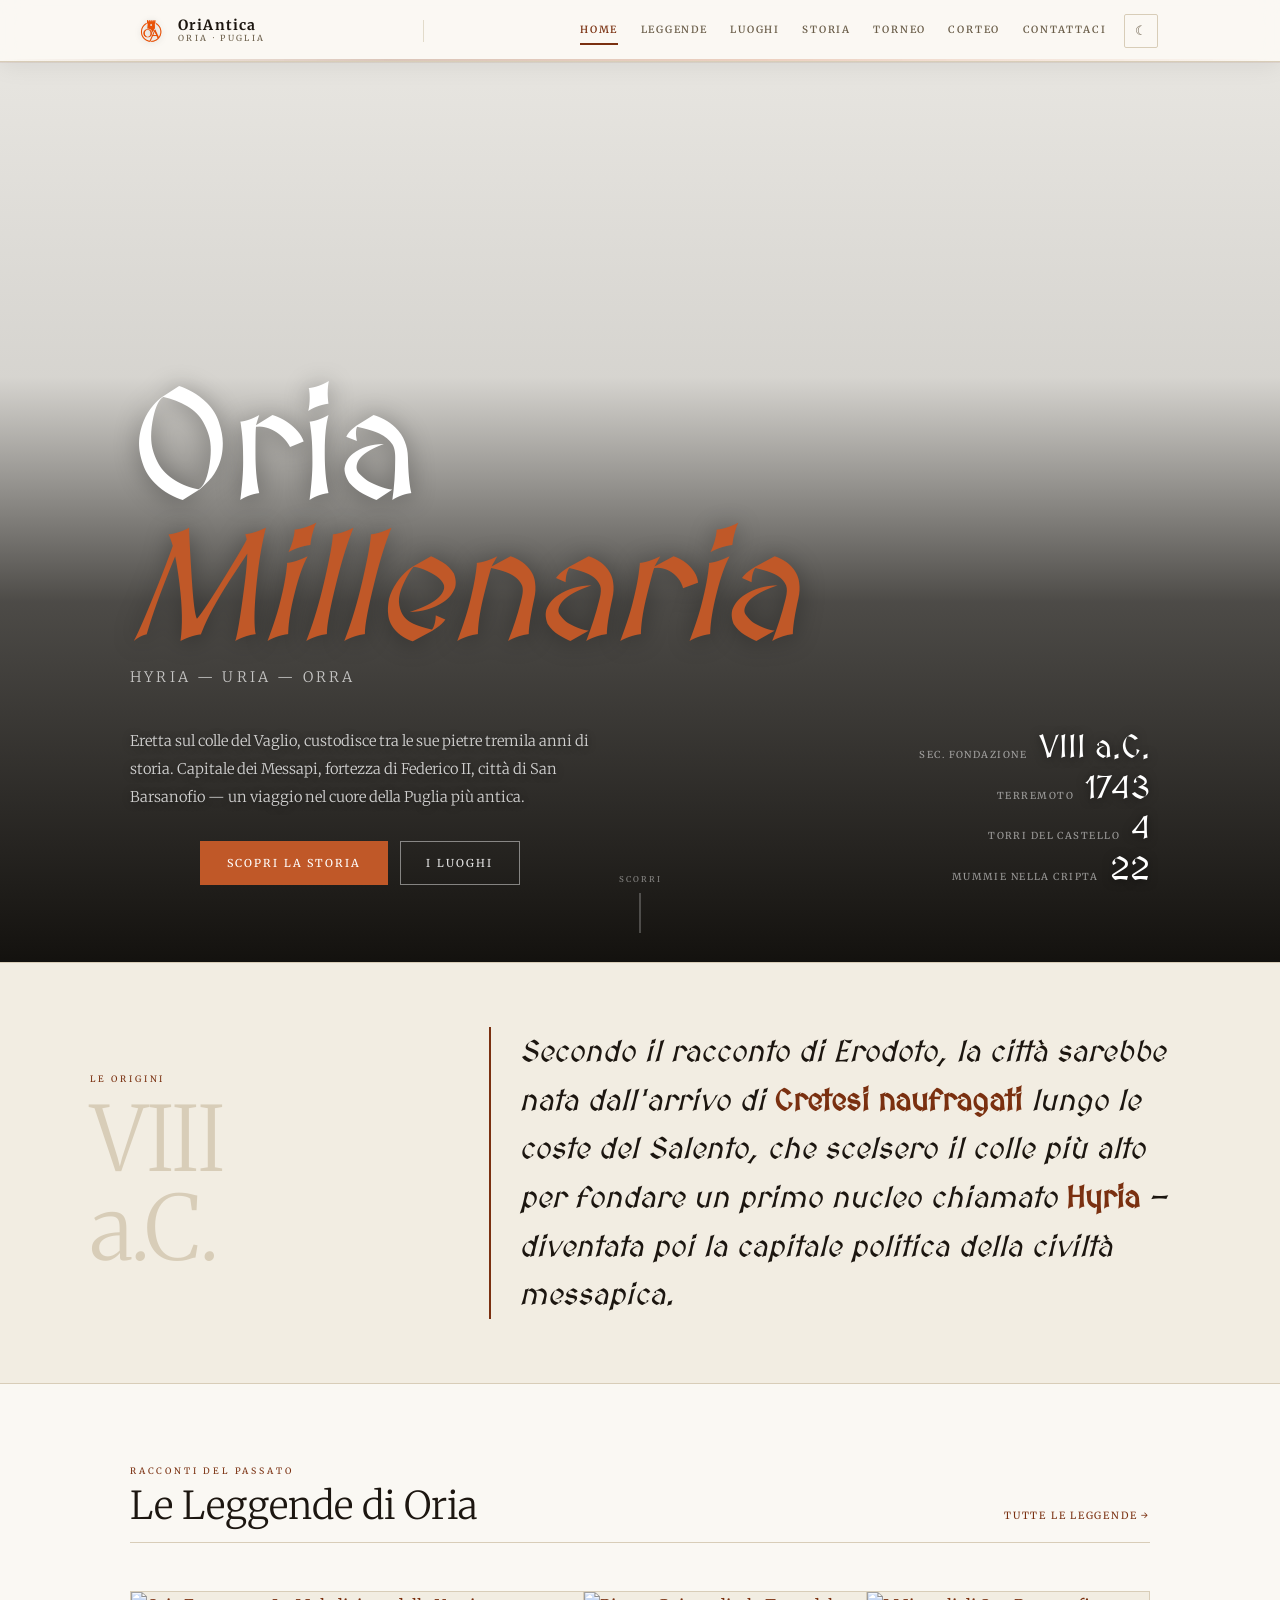
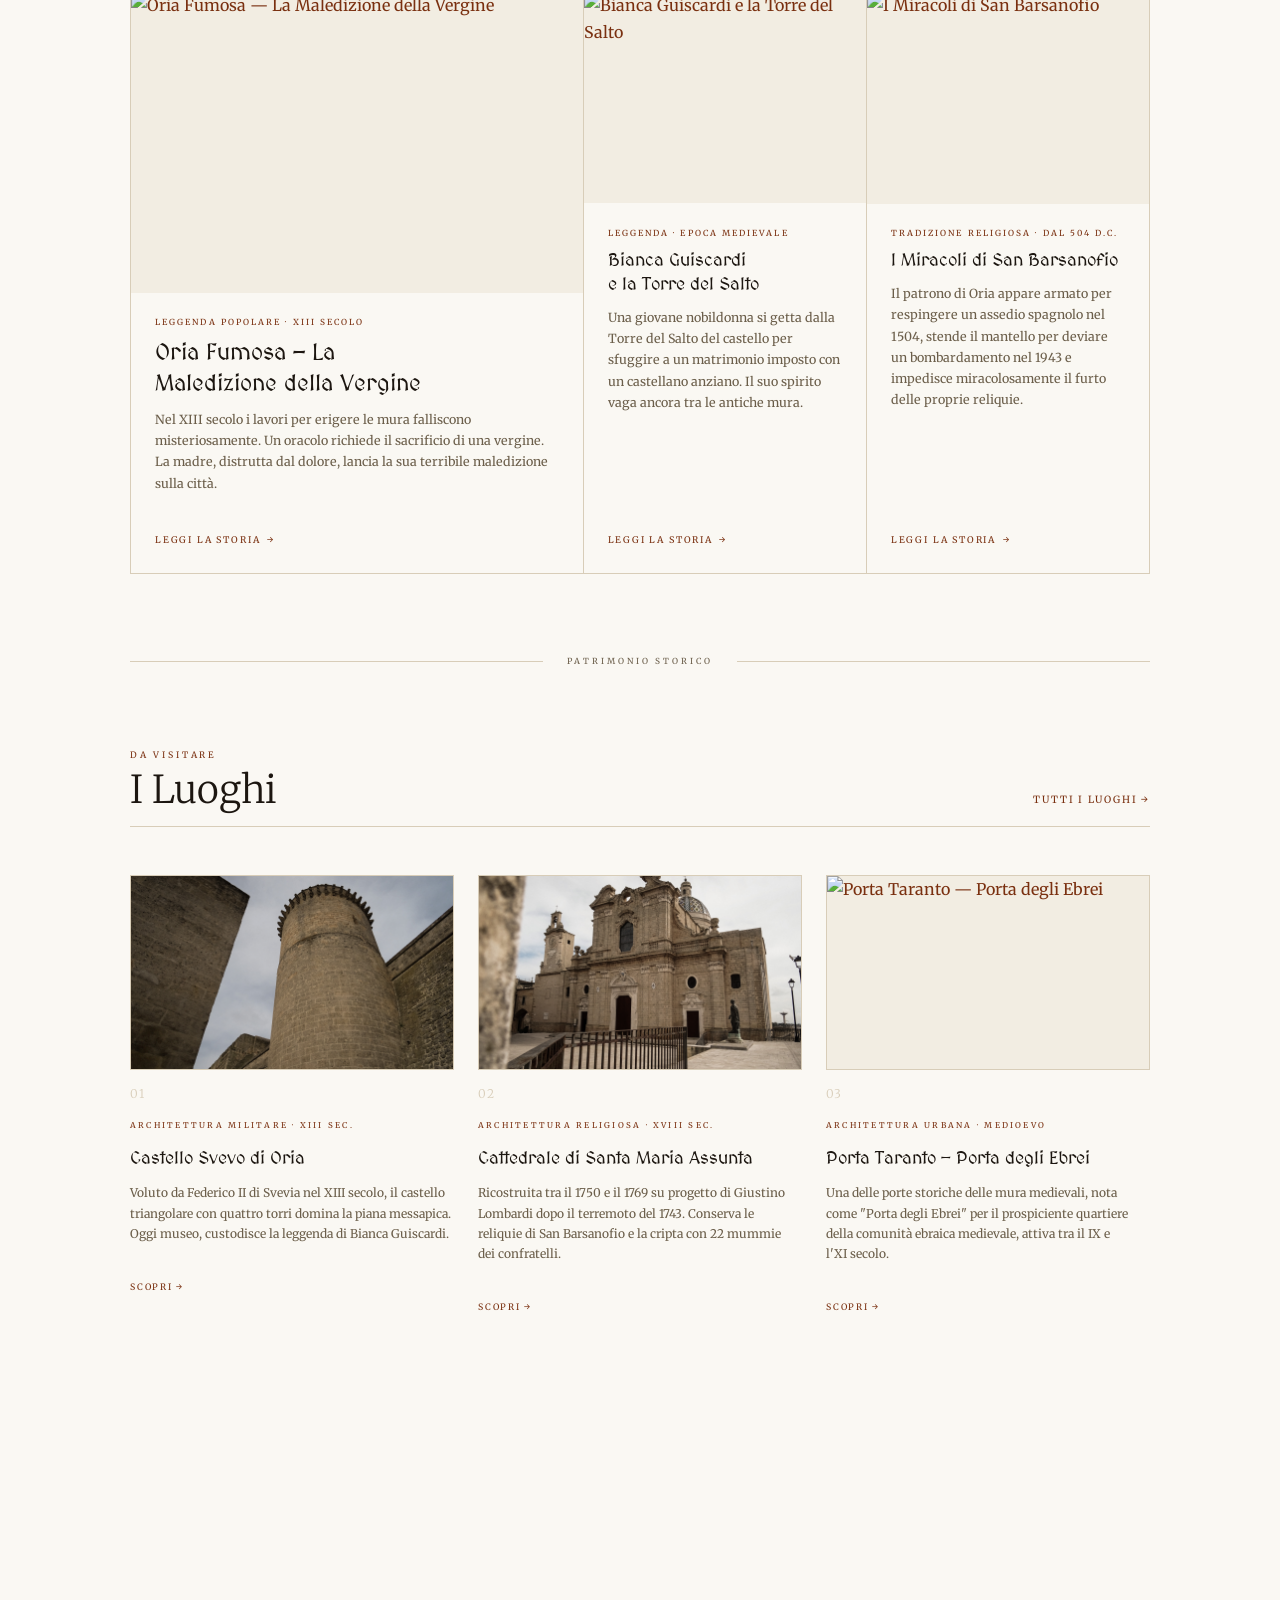
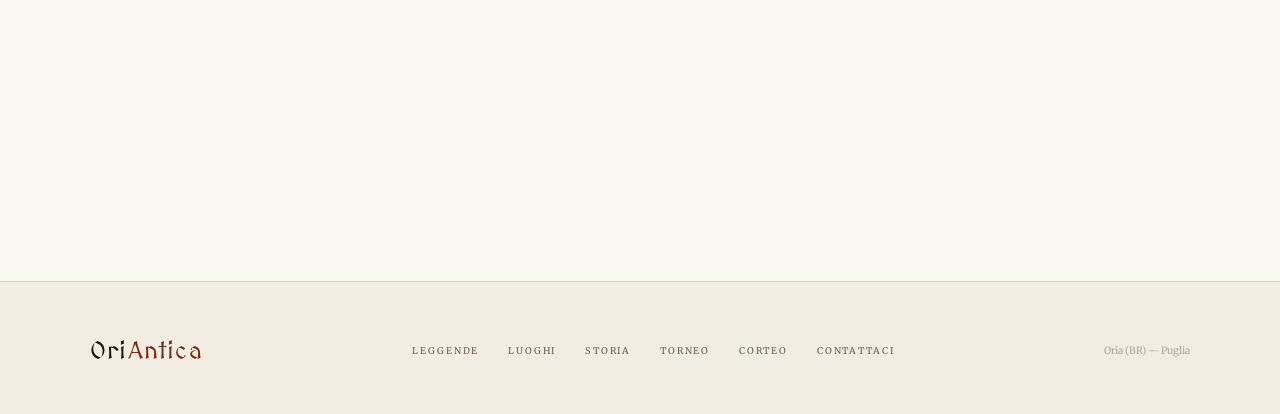
==== index.html @ a3d8375a "fix: navbar height and logo consistent across all pages" ====
<!DOCTYPE html>
<html lang="it">
<head>
  <script>
  (function() {
    const t = localStorage.getItem('oria-theme');
    if (t) document.documentElement.dataset.theme = t;
  })();
  </script>
  <style id="theme-fix">html,body,nav,footer{transition:none!important}</style>
  <meta charset="UTF-8"/>
  <meta name="viewport" content="width=device-width,initial-scale=1.0"/>
  <title>OriAntica — Oria, Città Millenaria</title>
  <link rel="stylesheet" href="style.css"/>
  <style>

  @font-face {
    font-family: 'MedievalSharp';
    src: url('./fonts/MedievalSharp.ttf') format('truetype');
    font-weight: 400;
  }

  /* ═══════════════════════════════
     HERO
  ═══════════════════════════════ */
  .hero-full {
    position: relative;
    height: 100vh;
    min-height: 600px;
    display: flex;
    flex-direction: column;
    justify-content: flex-end;
    padding-bottom: clamp(3rem, 6vw, 5rem);
    overflow: hidden;
  }

  .hero-bg {
    position: absolute;
    inset: 0;
    background-image: url('https://upload.wikimedia.org/wikipedia/commons/9/9e/Castello_di_Oria_al_Tramonto.jpg');
    background-size: cover;
    background-position: center 30%;
    transform: scale(1.05);
    transition: transform 8s ease;
  }
  .hero-full.loaded .hero-bg { transform: scale(1); }

  .hero-full::after {
    content: '';
    position: absolute;
    inset: 0;
    background:
      linear-gradient(
        to bottom,
        rgba(10,8,5,.08) 0%,
        rgba(10,8,5,.15) 35%,
        rgba(10,8,5,.72) 60%,
        rgba(10,8,5,.96) 100%
      );
  }

  .hero-content {
    position: relative;
    z-index: 2;
    max-width: var(--max-w);
    margin: 0 auto;
    padding: 0 clamp(1.25rem, 4vw, 2.5rem);
    width: 100%;
  }

  .hero-title {
    font-family: 'MedievalSharp', serif;
    font-size: clamp(3.8rem, 12vw, 11rem);
    font-weight: 300;
    line-height: .92;
    color: #fff;
    letter-spacing: -.02em;
    margin-bottom: .55rem;
    text-shadow: 0 2px 24px rgba(0,0,0,.35);
  }
  .hero-title em {
    font-style: italic;
    color: var(--accent2);
  }

  .hero-subtitle {
    font-size: clamp(.72rem, 1.4vw, .9rem);
    color: rgba(255,255,255,.7);
    letter-spacing: .22em;
    text-transform: uppercase;
    font-weight: 300;
    margin-bottom: clamp(1.5rem, 3vw, 2.5rem);
  }

  .hero-row {
    display: flex;
    align-items: flex-end;
    justify-content: space-between;
    gap: 2rem;
  }

  .hero-desc-col { max-width: 460px; }
  .hero-desc {
    font-size: clamp(.82rem, 1.3vw, .92rem);
    line-height: 1.9;
    color: rgba(255,255,255,.78);
    font-weight: 300;
    margin-bottom: 1.8rem;
    text-shadow: 0 1px 8px rgba(0,0,0,.4);
  }

  .hero-btns { display: flex; gap: .75rem; flex-wrap: wrap; }
  .btn-hero-solid {
    background: var(--accent2);
    color: #fff;
    border: 1px solid var(--accent2);
    padding: .75rem 1.6rem;
    min-height: 44px;
    font-size: .68rem;
    letter-spacing: .18em;
    text-transform: uppercase;
    text-decoration: none;
    font-family: 'Merriweather', serif;
    font-weight: 400;
    transition: background .2s, transform .15s;
    display: inline-flex;
    align-items: center;
  }
  .btn-hero-solid:hover { background: transparent; transform: translateY(-1px); }
  .btn-hero-ghost {
    background: transparent;
    color: rgba(255,255,255,.88);
    border: 1px solid rgba(255,255,255,.45);
    padding: .75rem 1.6rem;
    min-height: 44px;
    font-size: .68rem;
    letter-spacing: .18em;
    text-transform: uppercase;
    text-decoration: none;
    font-family: 'Merriweather', serif;
    font-weight: 400;
    transition: border-color .2s, color .2s, transform .15s;
    display: inline-flex;
    align-items: center;
  }
  .btn-hero-ghost:hover { border-color: var(--accent2); color: var(--accent2); transform: translateY(-1px);}

  .hero-stats-col {
    display: flex;
    flex-direction: column;
    gap: .45rem;
    text-align: right;
    flex-shrink: 0;
  }
  .hero-stat {
    display: flex;
    align-items: baseline;
    justify-content: flex-end;
    gap: .75rem;
  }
  .hero-stat-n {
    font-family: 'MedievalSharp', serif;
    font-size: clamp(1.5rem, 2.5vw, 2.1rem);
    font-weight: 300;
    color: #fff;
    line-height: 1;
    text-shadow: 0 1px 10px rgba(0,0,0,.5);
  }
  .hero-stat-l {
    font-size: clamp(.5rem, .9vw, .6rem);
    letter-spacing: .15em;
    text-transform: uppercase;
    color: rgba(255,255,255,.55);
    white-space: nowrap;
  }

  .hero-scroll {
    position: absolute;
    bottom: 1.8rem;
    left: 50%;
    transform: translateX(-50%);
    z-index: 3;
    display: flex;
    flex-direction: column;
    align-items: center;
    gap: .4rem;
    opacity: .45;
  }
  .hero-scroll span {
    font-size: .5rem;
    letter-spacing: .25em;
    text-transform: uppercase;
    color: #fff;
  }
  .hero-scroll-line {
    width: 1px; height: 40px;
    background: #fff;
    animation: scrollDown 1.8s ease-in-out infinite;
  }
  @keyframes scrollDown {
    0%  { transform: scaleY(0); transform-origin: top; }
    50% { transform: scaleY(1); transform-origin: top; }
    51% { transform: scaleY(1); transform-origin: bottom; }
    100%{ transform: scaleY(0); transform-origin: bottom; }
  }

  /* ═══════════════════════════════
     INTRO CITAZIONE
  ═══════════════════════════════ */
  .intro-band {
    background: var(--bg-alt);
    border-top: 1px solid var(--border);
    border-bottom: 1px solid var(--border);
    padding: clamp(2.5rem, 6vw, 4rem) clamp(1.25rem, 4vw, 2.5rem);
    transition: background .3s;
  }
  .intro-inner {
    max-width: var(--max-w);
    margin: 0 auto;
    display: grid;
    grid-template-columns: 1fr 2fr;
    gap: 3rem;
    align-items: center;
  }
  .intro-label-col { display: flex; flex-direction: column; gap: .5rem; }
  .intro-kicker {
    font-size: .55rem;
    letter-spacing: .32em;
    text-transform: uppercase;
    color: var(--accent);
  }
  .intro-year-big {
    font-family: 'Merriweather', serif;
    font-size: clamp(3rem, 7vw, 6rem);
    font-weight: 300;
    line-height: 1;
    color: var(--border);
    letter-spacing: -.02em;
  }
  .intro-quote {
    font-family: 'MedievalSharp', serif;
    font-size: clamp(1.2rem, 2.8vw, 1.9rem);
    font-weight: 300;
    font-style: italic;
    line-height: 1.6;
    color: var(--text);
    border-left: 2px solid var(--accent);
    padding-left: 1.8rem;
  }
  .intro-quote strong { font-weight: 600; font-style: normal; color: var(--accent); }

  /* ═══════════════════════════════
     SEZIONI CONTENUTO
  ═══════════════════════════════ */
  .home-section {
    max-width: var(--max-w);
    margin: 0 auto;
    padding: clamp(3rem, 7vw, 5rem) clamp(1.25rem, 4vw, 2.5rem);
  }
  .section-head {
    display: flex;
    align-items: baseline;
    justify-content: space-between;
    margin-bottom: 3rem;
    padding-bottom: 1rem;
    border-bottom: 1px solid var(--border);
    gap: 1rem;
    flex-wrap: wrap;
  }
  .section-head-left { display: flex; flex-direction: column; gap: .3rem; }
  .section-kicker { font-size: .55rem; letter-spacing: .32em; text-transform: uppercase; color: var(--accent); }
  .section-title {
    font-family: 'Merriweather', serif;
    font-size: clamp(1.6rem, 3.5vw, 2.4rem);
    font-weight: 300;
    color: var(--text);
    line-height: 1.1;
  }
  .section-link {
    font-size: .62rem;
    letter-spacing: .18em;
    text-transform: uppercase;
    color: var(--accent);
    text-decoration: none;
    border-bottom: 1px solid transparent;
    transition: border-color .2s;
    white-space: nowrap;
    align-self: flex-end;
  }
  .section-link:hover { border-color: var(--accent); }

  /* ═══════════════════════════════
     CARDS LEGGENDE
  ═══════════════════════════════ */
  .cards-editorial {
    display: grid;
    grid-template-columns: 1.6fr 1fr 1fr;
    gap: 1px;
    background: var(--border);
    border: 1px solid var(--border);
  }
  .card-ed {
    background: var(--bg);
    text-decoration: none;
    display: flex;
    flex-direction: column;
    overflow: hidden;
    transition: background .2s;
  }
  .card-ed:hover { background: var(--bg-alt); }
  .card-ed:first-child .card-ed-thumb { aspect-ratio: 3/2; }
  .card-ed-thumb {
    width: 100%; aspect-ratio: 4/3;
    overflow: hidden; background: var(--bg-alt); flex-shrink: 0;
  }
  .card-ed-thumb img { width: 100%; height: 100%; object-fit: cover; display: block; transition: transform .5s ease, opacity .3s; }
  .card-ed:hover .card-ed-thumb img { transform: scale(1.04); opacity: .88; }
  .card-ed-thumb .card-ph { width: 100%; height: 100%; display: flex; flex-direction: column; align-items: center; justify-content: center; gap: .5rem; background: var(--bg-alt); }
  .card-ph-icon { font-size: 2.2rem; opacity: .35; }
  .card-ph-txt { font-size: .65rem; color: var(--text-dim); letter-spacing: .1em; opacity: .6; }
  .card-ed-body { padding: 1.4rem 1.5rem 1.6rem; display: flex; flex-direction: column; flex: 1; }
  .card-ed-tag { font-size: .52rem; letter-spacing: .25em; text-transform: uppercase; color: var(--accent); margin-bottom: .5rem; }
  .card-ed-title { font-family: 'MedievalSharp', serif; font-size: 1.15rem; font-weight: 400; color: var(--text); line-height: 1.3; margin-bottom: .7rem; }
  .card-ed:first-child .card-ed-title { font-size: 1.45rem; }
  .card-ed-excerpt { font-size: .78rem; line-height: 1.7; color: var(--text-dim); flex: 1; }
  .card-ed-more { font-size: .57rem; letter-spacing: .2em; text-transform: uppercase; color: var(--accent); margin-top: 1.1rem; display: flex; align-items: center; gap: .4rem; }
  .card-ed-more::after { content: '→'; transition: transform .2s; }
  .card-ed:hover .card-ed-more::after { transform: translateX(4px); }

  /* ═══════════════════════════════
     DIVISORE
  ═══════════════════════════════ */
  .divider-text {
    display: flex;
    align-items: center;
    gap: 1.5rem;
    padding: 0 clamp(1.25rem, 4vw, 2.5rem);
    max-width: var(--max-w);
    margin: 0 auto;
  }
  .divider-text::before, .divider-text::after { content: ''; flex: 1; height: 1px; background: var(--border); }
  .divider-text span { font-size: .52rem; letter-spacing: .35em; text-transform: uppercase; color: var(--text-dim); white-space: nowrap; }

  /* ═══════════════════════════════
     CARDS LUOGHI
  ═══════════════════════════════ */
  .luoghi-strip { display: grid; grid-template-columns: repeat(3, 1fr); gap: 1.5rem; }
  .luogo-card { text-decoration: none; display: flex; flex-direction: column; gap: .9rem; }
  .luogo-card-img { width: 100%; aspect-ratio: 5/3; overflow: hidden; background: var(--bg-alt); border: 1px solid var(--border); }
  .luogo-card-img img { width: 100%; height: 100%; object-fit: cover; display: block; transition: transform .5s ease, opacity .3s; }
  .luogo-card:hover .luogo-card-img img { transform: scale(1.04); opacity: .85; }
  .luogo-card-img .card-ph { width: 100%; height: 100%; display: flex; align-items: center; justify-content: center; flex-direction: column; gap: .4rem; }
  .luogo-card-num { font-family: 'Merriweather', serif; font-size: .75rem; color: var(--border); font-weight: 300; letter-spacing: .1em; }
  .luogo-card-tag { font-size: .5rem; letter-spacing: .28em; text-transform: uppercase; color: var(--accent); }
  .luogo-card-title { font-family: 'MedievalSharp', serif; font-size: 1.1rem; font-weight: 400; color: var(--text); line-height: 1.25; }
  .luogo-card-excerpt { font-size: .75rem; line-height: 1.7; color: var(--text-dim); }
  .luogo-card-more { font-size: .55rem; letter-spacing: .2em; text-transform: uppercase; color: var(--accent); display: flex; align-items: center; gap: .3rem; transition: gap .2s; }
  .luogo-card:hover .luogo-card-more { gap: .55rem; }

  /* ═══════════════════════════════
     TORNEO BANNER
  ═══════════════════════════════ */
  .torneo-banner {
    position: relative; overflow: hidden;
    margin-top: 3rem; min-height: 420px;
    display: flex; align-items: flex-end;
  }
  .torneo-bg { position: absolute; inset: 0; background-size: cover; background-position: center; transition: transform .6s ease; }
  .torneo-banner:hover .torneo-bg { transform: scale(1.03); }
  .torneo-banner::after {
    content: '';
    position: absolute; inset: 0;
    background: linear-gradient(to right, rgba(14,12,8,.9) 0%, rgba(14,12,8,.7) 40%, rgba(14,12,8,.2) 100%);
  }
  .torneo-content { position: relative; z-index: 2; max-width: 560px; padding: clamp(2.5rem, 5vw, 4rem) clamp(1.25rem, 4vw, 2.5rem); width: 100%; }
  .torneo-kicker { font-size: .55rem; letter-spacing: .35em; text-transform: uppercase; color: rgba(255,255,255,.45); margin-bottom: .8rem; display: block; }
  .torneo-title { font-family: 'Merriweather', serif; font-size: clamp(2rem, 4vw, 3.2rem); font-weight: 300; color: #fff; line-height: 1.1; margin-bottom: 1.1rem; }
  .torneo-desc { font-size: .85rem; line-height: 1.85; color: rgba(255,255,255,.65); font-weight: 300; margin-bottom: 2rem; }
  .torneo-btns { display: flex; gap: .7rem; flex-wrap: wrap; }

  /* ═══════════════════════════════
     FOOTER HOME
  ═══════════════════════════════ */
  .home-footer { background: var(--bg-alt); border-top: 1px solid var(--border); padding: 3rem clamp(1.25rem, 4vw, 2.5rem) 2.5rem; transition: background .3s; }
  .home-footer-inner { max-width: var(--max-w); margin: 0 auto; display: flex; align-items: center; justify-content: space-between; gap: 2rem; flex-wrap: wrap; }
  .footer-logo { font-family: 'MedievalSharp', serif; font-size: 1.5rem; font-weight: 300; color: var(--text); letter-spacing: .05em; }
  .footer-logo span { color: var(--accent); }
  .home-footer-links { display: flex; gap: 1.8rem; list-style: none; flex-wrap: wrap; }
  .home-footer-links a { font-size: .58rem; letter-spacing: .2em; text-transform: uppercase; color: var(--text-dim); text-decoration: none; transition: color .2s; min-height: 44px; display: flex; align-items: center; }
  .home-footer-links a:hover { color: var(--accent); }
  .footer-copy { font-size: .62rem; color: var(--text-dim); opacity: .5; }

  /* ═══════════════════════════════
     REVEAL
  ═══════════════════════════════ */
  .rev { opacity: 0; transform: translateY(16px); transition: opacity .55s ease, transform .55s ease; }
  .rev.in { opacity: 1; transform: none; }
  .rev-delay-1 { transition-delay: .1s; }
  .rev-delay-2 { transition-delay: .2s; }
  .rev-delay-3 { transition-delay: .3s; }

  /* ═══════════════════════════════
     RESPONSIVE
  ═══════════════════════════════ */
  @media (max-width: 900px) {
    .cards-editorial { grid-template-columns: 1fr 1fr; }
    .cards-editorial .card-ed:first-child { grid-column: span 2; }
    .intro-inner { grid-template-columns: 1fr; gap: 1.5rem; }
    .luoghi-strip { grid-template-columns: 1fr 1fr; }
    .hero-stats-col { gap: .3rem; }
    .hero-stat-n { font-size: 1.4rem; }
  }

  @media (max-width: 680px) {
    .hero-row { flex-direction: column; gap: 1.4rem; }
    .hero-desc-col { max-width: 100%; }
    .hero-stats-col {
      flex-direction: row;
      flex-wrap: wrap;
      text-align: left;
      gap: .6rem 1.5rem;
    }
    .hero-stat { flex-direction: column; align-items: flex-start; gap: .1rem; justify-content: flex-start; }
    .hero-stat-n { font-size: 1.5rem; }
    .hero-stat-l { font-size: .55rem; }
    .hero-full { padding-bottom: 2.5rem; }
  }

  @media (max-width: 600px) {
    .cards-editorial { grid-template-columns: 1fr; }
    .cards-editorial .card-ed:first-child { grid-column: span 1; }
    .luoghi-strip { grid-template-columns: 1fr; }
    .torneo-banner::after { background: linear-gradient(to bottom, rgba(14,12,8,.3) 0%, rgba(14,12,8,.88) 65%); }
    .home-footer-inner { flex-direction: column; align-items: flex-start; }
  }

  @media (max-width: 400px) {
    .hero-title { font-size: 3.2rem; }
    .hero-stats-col { display: none; }
  }
  </style>
</head>
<body data-page="home">

  <nav>
    <div class="nav-wrap">
      <a class="nav-logo" href="index.html">
        <img src="./images/logo.png" alt="OriAntica">
        <span class="nav-logo-word">
          <span class="nav-logo-main">OriAntica</span>
          <span class="nav-logo-sub">Oria · Puglia</span>
        </span>
      </a>
      <div class="nav-divider"></div>
      <ul class="nav-links">
        <li><a href="index.html" data-page="home">Home</a></li>
        <li><a href="leggende.html" data-page="leggende">Leggende</a></li>
        <li><a href="luoghi.html" data-page="luoghi">Luoghi</a></li>
        <li><a href="storia.html" data-page="storia">Storia</a></li>
        <li><a href="torneo.html" data-page="torneo">Torneo</a></li>
        <li><a href="corteo.html" data-page="corteo">Corteo</a></li>
        <li><a href="feedback.html" data-page="feedback">Contattaci</a></li>
        <li><button class="theme-btn" id="theme-btn">☾</button></li>
      </ul>
      <button class="nav-hamburger" id="nav-hamburger" aria-label="Apri menu" aria-expanded="false">
        <span></span><span></span><span></span>
      </button>
    </div>
  </nav>

  <nav class="nav-mobile" id="nav-mobile">
    <a href="index.html" data-page="home">Home</a>
    <a href="leggende.html" data-page="leggende">Leggende</a>
    <a href="luoghi.html" data-page="luoghi">Luoghi</a>
    <a href="storia.html" data-page="storia">Storia</a>
    <a href="torneo.html" data-page="torneo">Torneo</a>
    <a href="corteo.html" data-page="corteo">Corteo</a>
    <a href="feedback.html" data-page="feedback">Contattaci</a>
    <div class="nav-mobile-footer">
      <span>OriAntica · Oria (BR)</span>
      <button class="theme-btn" id="theme-btn-mobile">☾</button>
    </div>
  </nav>

  <div class="content">

    <!-- ══ HERO ══ -->
    <div class="hero-full" id="hero">
      <div class="hero-bg" id="hero-bg"></div>

      <div class="hero-content">
        <h1 class="hero-title">
          Oria<br><em>Millenaria</em>
        </h1>
        <p class="hero-subtitle">Hyria — Uria — Orra</p>

        <div class="hero-row">
          <div class="hero-desc-col">
            <p class="hero-desc">
              Eretta sul colle del Vaglio, custodisce tra le sue pietre
              tremila anni di storia. Capitale dei Messapi, fortezza di Federico II,
              città di San Barsanofio — un viaggio nel cuore della Puglia più antica.
            </p>
            <div class="hero-btns">
              <a class="btn-hero-solid" href="storia.html">Scopri la storia</a>
              <a class="btn-hero-ghost" href="luoghi.html">I luoghi</a>
            </div>
          </div>
          <div class="hero-stats-col">
            <div class="hero-stat">
              <span class="hero-stat-l">Sec. fondazione</span>
              <span class="hero-stat-n">VIII a.C.</span>
            </div>
            <div class="hero-stat">
              <span class="hero-stat-l">Terremoto</span>
              <span class="hero-stat-n">1743</span>
            </div>
            <div class="hero-stat">
              <span class="hero-stat-l">Torri del castello</span>
              <span class="hero-stat-n">4</span>
            </div>
            <div class="hero-stat">
              <span class="hero-stat-l">Mummie nella cripta</span>
              <span class="hero-stat-n">22</span>
            </div>
          </div>
        </div>
      </div>

      <div class="hero-scroll">
        <span>Scorri</span>
        <div class="hero-scroll-line"></div>
      </div>
    </div>

    <!-- ══ INTRO CITAZIONE ══ -->
    <div class="intro-band">
      <div class="intro-inner">
        <div class="intro-label-col rev">
          <span class="intro-kicker">Le origini</span>
          <div class="intro-year-big">VIII<br>a.C.</div>
        </div>
        <blockquote class="intro-quote rev rev-delay-1">
          Secondo il racconto di Erodoto, la città sarebbe nata dall'arrivo di
          <strong>Cretesi naufragati</strong> lungo le coste del Salento, che scelsero
          il colle più alto per fondare un primo nucleo chiamato <strong>Hyria</strong> —
          diventata poi la capitale politica della civiltà messapica.
        </blockquote>
      </div>
    </div>

    <!-- ══ LEGGENDE ══ -->
    <div class="home-section">
      <div class="section-head rev">
        <div class="section-head-left">
          <span class="section-kicker">Racconti del passato</span>
          <h2 class="section-title">Le Leggende di Oria</h2>
        </div>
        <a class="section-link" href="leggende.html">Tutte le leggende →</a>
      </div>
      <div class="cards-editorial rev rev-delay-1" id="leggende-grid"></div>
    </div>

    <div class="divider-text rev">
      <span>Patrimonio storico</span>
    </div>

    <!-- ══ LUOGHI ══ -->
    <div class="home-section">
      <div class="section-head rev">
        <div class="section-head-left">
          <span class="section-kicker">Da visitare</span>
          <h2 class="section-title">I Luoghi</h2>
        </div>
        <a class="section-link" href="luoghi.html">Tutti i luoghi →</a>
      </div>
      <div class="luoghi-strip rev rev-delay-1" id="luoghi-grid"></div>
    </div>

    <!-- ══ TORNEO BANNER ══ -->
    <div class="torneo-banner rev">
      <div class="torneo-bg" style="background-image: url('./images/torneo.jpg');"></div>
      <div class="torneo-content">
        <span class="torneo-kicker">Ogni agosto ad Oria</span>
        <h2 class="torneo-title">Il Torneo<br>dei Rioni</h2>
        <p class="torneo-desc">
          Una rievocazione medievale che trasforma Oria in un palcoscenico
          di sfide e costumi d'epoca. Quattro rioni si affrontano per la gloria
          e la conquista del Palio.
        </p>
        <div class="torneo-btns">
          <a class="btn-hero-solid" href="torneo.html">Il Torneo</a>
          <a class="btn-hero-ghost" href="corteo.html">Il Corteo Storico</a>
        </div>
      </div>
    </div>

    <!-- ══ FOOTER ══ -->
    <footer class="home-footer">
      <div class="home-footer-inner">
        <div class="footer-logo">Ori<span>Antica</span></div>
        <ul class="home-footer-links">
          <li><a href="leggende.html">Leggende</a></li>
          <li><a href="luoghi.html">Luoghi</a></li>
          <li><a href="storia.html">Storia</a></li>
          <li><a href="torneo.html">Torneo</a></li>
          <li><a href="corteo.html">Corteo</a></li>
          <li><a href="feedback.html">Contattaci</a></li>
        </ul>
        <span class="footer-copy">Oria (BR) — Puglia</span>
      </div>
    </footer>

  </div><!-- /content -->

  <script src="data.js"></script>
  <script src="shared.js"></script>
  <script>
  const heroBg = document.getElementById('hero-bg');
  window.addEventListener('scroll', () => {
    const y = window.scrollY;
    if (heroBg && y < window.innerHeight) heroBg.style.transform = `translateY(${y * 0.25}px)`;
  }, { passive: true });
  document.getElementById('hero').classList.add('loaded');

  function cardLeggenda(item, i) {
    const thumb = item.img
      ? `<img src="${item.img}" alt="${item.title}" loading="lazy">`
      : `<div class="card-ph"><span class="card-ph-icon">${item.icon || '⚑'}</span><span class="card-ph-txt">${item.imgAlt || ''}</span></div>`;
    return `<a class="card-ed" href="detail-leggenda.html?id=${encodeURIComponent(item.id)}">
      <div class="card-ed-thumb">${thumb}</div>
      <div class="card-ed-body">
        <span class="card-ed-tag">${item.tag || 'Leggenda'}</span>
        <h3 class="card-ed-title">${item.title}</h3>
        <p class="card-ed-excerpt">${item.excerpt}</p>
        <span class="card-ed-more">Leggi la storia</span>
      </div>
    </a>`;
  }

  function cardLuogo(item, i) {
    const num = String(i + 1).padStart(2, '0');
    const thumb = item.img
      ? `<img src="${item.img}" alt="${item.title}" loading="lazy">`
      : `<div class="card-ph"><span class="card-ph-icon">${item.icon || '⚑'}</span><span class="card-ph-txt">${item.imgAlt || ''}</span></div>`;
    return `<a class="luogo-card" href="detail-luogo.html?id=${encodeURIComponent(item.id)}">
      <div class="luogo-card-img">${thumb}</div>
      <span class="luogo-card-num">${num}</span>
      <span class="luogo-card-tag">${item.tag || 'Luogo'}</span>
      <h3 class="luogo-card-title">${item.title}</h3>
      <p class="luogo-card-excerpt">${item.excerpt}</p>
      <span class="luogo-card-more">Scopri →</span>
    </a>`;
  }

  document.addEventListener('DOMContentLoaded', () => {
    const lgGrid = document.getElementById('leggende-grid');
    const luGrid = document.getElementById('luoghi-grid');
    if (lgGrid && typeof LEGGENDE !== 'undefined') lgGrid.innerHTML = LEGGENDE.slice(0, 3).map(cardLeggenda).join('');
    if (luGrid && typeof LUOGHI !== 'undefined')   luGrid.innerHTML = LUOGHI.slice(0, 3).map(cardLuogo).join('');
  });

  const ro = new IntersectionObserver(entries => {
    entries.forEach(e => { if (e.isIntersecting) { e.target.classList.add('in'); ro.unobserve(e.target); } });
  }, { threshold: 0.07 });
  document.querySelectorAll('.rev').forEach(el => ro.observe(el));
  </script>
</body>
</html>
---- style.css ----
@import url('https://fonts.googleapis.com/css2?family=Merriweather:ital,opsz,wght@0,18..144,300..900;1,18..144,300..900&display=swap');
:root{--bg:#faf8f3;--bg-alt:#f2ede2;--border:#d8cdb8;--text:#1c1610;--text-dim:#6b5e4a;--accent:#7a3010;--accent2:#c05828;--nav-bg:rgba(250,248,243,0.82);--max-w:980px;--nav-h:62px;--space-1:.25rem;--space-2:.5rem;--space-3:.75rem;--space-4:1rem;--space-6:1.5rem;--space-8:2rem;--space-12:3rem;--space-16:4rem;--text-xs:clamp(.7rem,.65rem + .25vw,.8rem);--text-sm:clamp(.8rem,.75rem + .3vw,.95rem);--text-base:clamp(.9rem,.85rem + .3vw,1rem);--text-lg:clamp(1rem,.9rem + .5vw,1.2rem);--text-xl:clamp(1.2rem,1rem + 1vw,1.7rem);--text-2xl:clamp(1.6rem,1rem + 2vw,2.6rem);--text-hero:clamp(2.4rem,1rem + 5vw,5rem);}
[data-theme=dark]{--bg:#141008;--bg-alt:#1e170d;--border:#3a2e1e;--text:#ede5d0;--text-dim:#8a7a62;--accent:#c05828;--accent2:#e07840;--nav-bg:rgba(20,16,8,.88);}
*,*::before,*::after{box-sizing:border-box;margin:0;padding:0;}
html{scroll-behavior:smooth;scroll-padding-top:var(--nav-h);-webkit-text-size-adjust:none;text-size-adjust:none;}
body{font-family:'Merriweather',Georgia,serif;font-weight:400;font-size:var(--text-base);background:var(--bg);color:var(--text);transition:background .3s,color .3s;min-height:100dvh;-webkit-font-smoothing:antialiased;-moz-osx-font-smoothing:grayscale;line-height:1.7;overflow-x:hidden;}
img,picture,video{display:block;max-width:100%;height:auto;}
ul[role=list],ol[role=list]{list-style:none;}
input,button,textarea,select{font:inherit;color:inherit;}
p{margin-bottom:1.3rem;max-width:72ch;}
a{color:var(--accent);text-decoration:none;}
a:hover,a:focus{opacity:.75;}
h1,h2,h3,h4,h5,h6{text-wrap:balance;line-height:1.15;text-align:left;}
p,li{text-wrap:pretty;}
:focus-visible{outline:2px solid var(--accent);outline-offset:3px;}
@media(prefers-reduced-motion:reduce){*,*::before,*::after{animation-duration:.01ms!important;transition-duration:.01ms!important;scroll-behavior:auto!important;}}
nav{position:fixed;top:0;left:0;right:0;z-index:200;height:var(--nav-h);background:var(--nav-bg);backdrop-filter:blur(14px) saturate(160%);-webkit-backdrop-filter:blur(14px) saturate(160%);border-bottom:1px solid var(--border);box-shadow:0 1px 0 0 rgba(122,48,16,.08),0 4px 24px rgba(0,0,0,.07);transition:background .3s,border-color .3s,box-shadow .3s;}
nav::after{content:'';position:absolute;bottom:0;left:0;right:0;height:2px;background:linear-gradient(90deg,transparent 0%,var(--accent) 30%,var(--accent2) 60%,transparent 100%);opacity:.25;pointer-events:none;}
.nav-wrap{max-width:var(--max-w);margin:0 auto;padding:0 var(--space-8);height:100%;display:flex;align-items:center;justify-content:space-between;gap:var(--space-4);}
.nav-logo{font-family:'Merriweather',Georgia,serif;font-size:var(--text-sm);font-weight:700;color:var(--text);text-decoration:none;letter-spacing:.04em;display:flex;align-items:center;gap:10px;padding:var(--space-2) var(--space-3);min-height:44px;flex-shrink:0;position:relative;transition:color .2s;}
.nav-logo::before{content:'';position:absolute;left:0;bottom:6px;width:100%;height:1px;background:var(--accent);transform:scaleX(0);transform-origin:left;transition:transform .3s ease;}
.nav-logo:hover{color:var(--accent);opacity:1;}
.nav-logo:hover::before{transform:scaleX(1);}
.nav-logo-word{display:flex;flex-direction:column;line-height:1.1;}
.nav-logo-main{font-family:'Merriweather',Georgia,serif;font-size:.88rem;font-weight:700;letter-spacing:.08em;color:var(--text);transition:color .2s;}
.nav-logo:hover .nav-logo-main{color:var(--accent);}
.nav-logo-sub{font-size:.52rem;letter-spacing:.28em;text-transform:uppercase;color:var(--text-dim);font-weight:400;margin-top:1px;}
.nav-logo img{height:34px;width:auto;border-radius:2px;transition:transform .3s ease,opacity .2s;filter:drop-shadow(0 1px 3px rgba(0,0,0,.15));}
.nav-logo:hover img{transform:scale(1.1) rotate(-2deg);opacity:.9;}
.nav-divider{width:1px;height:22px;background:var(--border);flex-shrink:0;opacity:.7;}
.nav-links{display:flex;align-items:center;gap:0;list-style:none;}
.nav-links li{position:relative;}
.nav-links a{font-size:.62rem;font-weight:600;letter-spacing:.18em;text-transform:uppercase;color:var(--text-dim);text-decoration:none;padding:.45rem .7rem;min-height:44px;display:flex;align-items:center;transition:color .2s;white-space:nowrap;position:relative;}
.nav-links a::after{content:'';position:absolute;bottom:8px;left:.7rem;right:.7rem;height:1.5px;background:var(--accent2);transform:scaleX(0);transform-origin:center;transition:transform .25s ease;}
.nav-links a:hover{color:var(--text);opacity:1;}
.nav-links a:hover::after{transform:scaleX(1);}
.nav-links a.active{color:var(--accent);}
.nav-links a.active::after{transform:scaleX(1);background:var(--accent);height:2px;}
.theme-btn{background:none;border:1px solid var(--border);color:var(--text-dim);cursor:pointer;padding:.28rem .52rem;font-size:.82rem;min-width:34px;min-height:34px;display:flex;align-items:center;justify-content:center;line-height:1;transition:border-color .2s,color .2s,background .2s;margin-left:.4rem;flex-shrink:0;border-radius:2px;}
.theme-btn:hover{border-color:var(--accent);color:var(--accent);background:rgba(122,48,16,.06);}
.nav-hamburger{display:none;background:none;border:1px solid var(--border);color:var(--text-dim);cursor:pointer;padding:.3rem .5rem;min-width:44px;min-height:44px;align-items:center;justify-content:center;flex-direction:column;gap:5px;transition:border-color .2s,color .2s;flex-shrink:0;border-radius:2px;}
.nav-hamburger:hover{border-color:var(--accent);color:var(--accent);}
.nav-hamburger span{display:block;width:20px;height:1.5px;background:currentColor;transition:transform .3s,opacity .3s;transform-origin:center;}
.nav-hamburger.open span:nth-child(1){transform:translateY(6.5px) rotate(45deg);}
.nav-hamburger.open span:nth-child(2){opacity:0;transform:scaleX(0);}
.nav-hamburger.open span:nth-child(3){transform:translateY(-6.5px) rotate(-45deg);}
.nav-mobile{display:none;position:fixed;top:var(--nav-h);left:0;right:0;background:var(--nav-bg);backdrop-filter:blur(18px) saturate(150%);-webkit-backdrop-filter:blur(18px) saturate(150%);border-bottom:2px solid var(--border);z-index:199;padding:var(--space-4) var(--space-6);flex-direction:column;gap:0;box-shadow:0 12px 32px rgba(0,0,0,.14);transition:background .3s;}
.nav-mobile.open{display:flex;}
.nav-mobile a{font-size:var(--text-sm);font-weight:600;letter-spacing:.12em;text-transform:uppercase;color:var(--text-dim);text-decoration:none;padding:.85rem .5rem;min-height:48px;display:flex;align-items:center;border-bottom:1px solid var(--border);transition:color .2s,padding-left .2s;}
.nav-mobile a:last-child{border-bottom:none;}
.nav-mobile a:hover,.nav-mobile a.active{color:var(--accent);padding-left:.85rem;opacity:1;}
.nav-mobile-footer{display:flex;align-items:center;justify-content:space-between;padding-top:var(--space-4);margin-top:var(--space-2);border-top:1px solid var(--border);}
.nav-mobile-footer span{font-size:var(--text-xs);color:var(--text-dim);letter-spacing:.08em;}
.content{padding-top:var(--nav-h);}
.hero{max-width:var(--max-w);margin:0 auto;padding:clamp(3rem,8vw,5.5rem) var(--space-8) clamp(2.5rem,6vw,4rem);border-bottom:1px solid var(--border);text-align:center;}
.hero-kicker{font-size:var(--text-xs);letter-spacing:.35em;text-transform:uppercase;color:var(--text-dim);display:block;margin-bottom:1.4rem;}
.hero h1{font-size:var(--text-hero);font-weight:400;line-height:1;letter-spacing:.02em;margin-bottom:.5rem;}
.hero-sub{font-size:var(--text-sm);color:var(--text-dim);font-style:italic;margin-bottom:2.2rem;}
.hero-desc{max-width:560px;font-size:var(--text-base);line-height:1.9;color:var(--text-dim);margin:0 auto 2.5rem;}
.hero-btns{display:flex;gap:.7rem;flex-wrap:wrap;justify-content:center;}
.btn{font-family:'Merriweather',Georgia,serif;font-size:var(--text-xs);letter-spacing:.14em;text-transform:uppercase;padding:.65rem 1.4rem;min-height:44px;cursor:pointer;border:1px solid;background:none;transition:all .2s;text-decoration:none;display:inline-flex;align-items:center;justify-content:center;white-space:nowrap;}
.btn-solid{background:var(--accent);border-color:var(--accent);color:var(--bg);}
.btn-solid:hover{opacity:.82;}
.btn-ghost{border-color:var(--border);color:var(--text-dim);}
.btn-ghost:hover{border-color:var(--accent);color:var(--accent);opacity:1;}
.stats-band{background:var(--bg-alt);border-bottom:1px solid var(--border);transition:background .3s,border-color .3s;}
.stats-inner{max-width:var(--max-w);margin:0 auto;padding:2.2rem var(--space-8);display:flex;gap:clamp(1.5rem,4vw,3rem);flex-wrap:wrap;}
.stat-n{font-size:var(--text-xl);font-weight:600;color:var(--accent);display:block;line-height:1;}
.stat-l{font-size:var(--text-xs);color:var(--text-dim);margin-top:.2rem;display:block;}
.sec{max-width:var(--max-w);margin:0 auto;padding:clamp(2.5rem,6vw,3.5rem) var(--space-8);}
.sec-label{font-size:var(--text-xs);letter-spacing:.3em;text-transform:uppercase;color:var(--text-dim);display:block;margin-bottom:.45rem;}
.sec h2{font-size:var(--text-lg);font-weight:400;padding-bottom:.9rem;border-bottom:1px solid var(--border);margin-bottom:2rem;}
.sec-more{margin-top:2rem;}
.grid{display:grid;grid-template-columns:repeat(auto-fill,minmax(min(265px,100%),1fr));border-top:1px solid var(--border);border-left:1px solid var(--border);}
.card{border-right:1px solid var(--border);border-bottom:1px solid var(--border);padding:1.4rem;cursor:pointer;transition:background .18s;background:var(--bg);text-decoration:none;color:inherit;display:block;}
.card:hover{background:var(--bg-alt);}
.card-thumb{width:100%;aspect-ratio:3/2;background:var(--bg-alt);border:1px solid var(--border);display:flex;flex-direction:column;align-items:center;justify-content:center;gap:.35rem;margin-bottom:1.1rem;overflow:hidden;}
.card-thumb img{width:100%;height:100%;object-fit:cover;display:block;}
.card-thumb .ph-icon{font-size:1.4rem;opacity:.2;}
.card-thumb .ph-txt{font-size:var(--text-xs);color:var(--text-dim);text-align:center;padding:0 .6rem;opacity:.55;line-height:1.5;}
.card-kicker{font-size:var(--text-xs);letter-spacing:.22em;text-transform:uppercase;color:var(--text-dim);display:block;margin-bottom:.4rem;}
.card h3{font-size:var(--text-base);font-weight:400;line-height:1.35;margin-bottom:.6rem;}
.card p{font-size:var(--text-sm);line-height:1.72;color:var(--text-dim);display:-webkit-box;-webkit-line-clamp:3;-webkit-box-orient:vertical;overflow:hidden;margin-bottom:0;}
.card-more{margin-top:.9rem;font-size:var(--text-xs);letter-spacing:.18em;text-transform:uppercase;color:var(--accent);}
.page-top{max-width:var(--max-w);margin:0 auto;padding:clamp(2.5rem,6vw,4rem) var(--space-8) 2rem;border-bottom:1px solid var(--border);}
.page-kicker{font-size:var(--text-xs);letter-spacing:.32em;text-transform:uppercase;color:var(--text-dim);display:block;margin-bottom:.55rem;}
.page-top h1{font-size:var(--text-2xl);font-weight:400;line-height:1.1;}
.page-top p{font-size:var(--text-sm);color:var(--text-dim);font-style:italic;margin-top:.5rem;margin-bottom:0;}
.carousel{position:relative;overflow:hidden;background:#000;}
.carousel-track{display:flex;transition:transform .5s cubic-bezier(.4,0,.2,1);will-change:transform;}
.carousel-slide{flex:0 0 100%;position:relative;}
.carousel-slide img{width:100%;height:100%;object-fit:cover;display:block;opacity:.92;}
.carousel-caption{position:absolute;bottom:0;left:0;right:0;padding:clamp(1rem,3vw,1.5rem) clamp(1rem,4vw,2rem);background:linear-gradient(transparent,rgba(0,0,0,.7));color:#fff;}
.carousel-caption h3{font-size:var(--text-sm);font-weight:400;margin-bottom:.2rem;}
.carousel-caption p{font-size:var(--text-xs);opacity:.75;font-style:italic;margin-bottom:0;}
.carousel-prev,.carousel-next{position:absolute;top:50%;transform:translateY(-50%);background:rgba(0,0,0,.45);border:1px solid rgba(255,255,255,.2);color:#fff;font-size:1.1rem;cursor:pointer;padding:.6rem .9rem;min-width:44px;min-height:44px;display:flex;align-items:center;justify-content:center;transition:background .2s;z-index:5;line-height:1;}
.carousel-prev:hover,.carousel-next:hover{background:rgba(0,0,0,.7);}
.carousel-prev{left:.75rem;}
.carousel-next{right:.75rem;}
.carousel-dots{position:absolute;bottom:.8rem;left:50%;transform:translateX(-50%);display:flex;gap:.4rem;z-index:5;}
.carousel-dot{width:8px;height:8px;border-radius:50%;background:rgba(255,255,255,.4);border:none;cursor:pointer;padding:0;transition:background .2s,transform .2s;}
.carousel-dot.active{background:#fff;transform:scale(1.3);}
.carousel-home,.carousel-page{aspect-ratio:16/9;}
.home-photo-duo{max-width:var(--max-w);margin:0 auto;padding:0 var(--space-8);display:grid;grid-template-columns:1fr 1fr;gap:1rem;}
.home-photo-duo img{width:100%;aspect-ratio:4/3;object-fit:cover;display:block;}
.detail{max-width:var(--max-w);margin:0 auto;padding:3rem var(--space-8) 5rem;display:grid;grid-template-columns:1fr 230px;gap:3.5rem;align-items:start;}
.back-btn{font-family:'Merriweather',Georgia,serif;font-size:var(--text-xs);letter-spacing:.18em;text-transform:uppercase;color:var(--text-dim);background:none;border:none;cursor:pointer;display:inline-flex;align-items:center;gap:.35rem;margin-bottom:1.8rem;padding:var(--space-2) 0;min-height:44px;transition:color .2s;text-decoration:none;}
.back-btn:hover{color:var(--accent);opacity:1;}
.detail-img{width:100%;overflow:hidden;border:1px solid var(--border);margin-bottom:1.6rem;background:var(--bg-alt);display:block;}
.detail-img img{width:100%;height:auto;object-fit:unset;display:block;}
.detail-kicker{font-size:var(--text-xs);letter-spacing:.28em;text-transform:uppercase;color:var(--text-dim);display:block;margin-bottom:.55rem;}
.detail-main h2{font-size:var(--text-xl);font-weight:400;line-height:1.15;margin-bottom:1.6rem;padding-bottom:1rem;border-bottom:1px solid var(--border);}
.body-text{font-size:var(--text-base);line-height:1.95;color:var(--text-dim);}
.body-text p{margin-bottom:1.1rem;}
.body-text p:first-of-type::first-letter{font-size:2.6rem;float:left;line-height:.88;margin:.05rem .4rem 0 0;color:var(--accent);}
.body-text blockquote{margin:1.4rem 0;padding:.7rem 1.1rem;border-left:2px solid var(--accent);font-style:italic;color:var(--text);}
.body-text h3{font-size:var(--text-sm);font-weight:400;color:var(--text);margin:1.7rem 0 .65rem;}
.img2{width:100%;aspect-ratio:16/9;border:1px solid var(--border);margin:1.4rem 0;overflow:hidden;background:var(--bg-alt);display:flex;align-items:center;justify-content:center;}
.img2 img{width:100%;height:100%;object-fit:cover;}
.img2 .ph-icon{font-size:1.4rem;opacity:.18;}
.img2 .ph-txt{font-size:var(--text-xs);color:var(--text-dim);opacity:.48;text-align:center;padding:0 .8rem;margin-bottom:0;}
.sbox{border:1px solid var(--border);margin-bottom:.8rem;}
.sbox-title{font-size:var(--text-xs);letter-spacing:.22em;text-transform:uppercase;color:var(--text-dim);padding:.6rem .85rem;border-bottom:1px solid var(--border);background:var(--bg-alt);display:block;transition:background .3s;}
.sinfo{list-style:none;}
.sinfo li{display:flex;gap:.4rem;padding:.5rem .85rem;border-bottom:1px solid var(--border);font-size:var(--text-sm);color:var(--text-dim);min-height:40px;align-items:flex-start;}
.sinfo li:last-child{border-bottom:none;}
.sinfo strong{color:var(--text);font-weight:500;min-width:70px;flex-shrink:0;}
.snav{list-style:none;}
.snav button{display:block;width:100%;text-align:left;font-size:var(--text-sm);color:var(--text-dim);background:none;border:none;border-bottom:1px solid var(--border);padding:.6rem .85rem;min-height:44px;cursor:pointer;transition:color .18s,background .18s;}
.snav li:last-child button{border-bottom:none;}
.snav button:hover{color:var(--accent);background:var(--bg-alt);}
.prose{max-width:700px;margin:0 auto;padding:clamp(2rem,5vw,3.5rem) var(--space-8) clamp(3rem,7vw,5rem);}
.programma,.feedback-wrap{text-align:left;}
.prose h2{font-size:var(--text-lg);font-weight:400;margin:2.5rem 0 .85rem;padding-bottom:.55rem;border-bottom:1px solid var(--border);}
.prose p{font-size:var(--text-base);line-height:1.95;color:var(--text-dim);margin-bottom:1.1rem;}
.prose blockquote{border-left:2px solid var(--accent);padding:.65rem 1.1rem;margin:1.4rem 0;font-style:italic;color:var(--text);}
.prose hr{border:none;border-top:1px solid var(--border);margin:2.5rem 0;}
.prose-img{width:100%;background:var(--bg-alt);border:1px solid var(--border);margin:2rem 0;text-align:center;}
.prose-img img{max-width:100%;height:auto;object-fit:contain;display:inline-block;width:100%;}
.prose-img .ph-icon{font-size:1.6rem;opacity:.2;}
.prose-img .ph-txt{font-size:var(--text-xs);color:var(--text-dim);opacity:.5;text-align:center;padding:0 1rem;margin-bottom:0;}
.torneo-intro{max-width:var(--max-w);margin:0 auto;padding:3rem var(--space-8);display:grid;grid-template-columns:1fr 1fr;gap:3rem;align-items:start;border-bottom:1px solid var(--border);}
.torneo-intro-text h2{font-size:var(--text-lg);font-weight:400;margin-bottom:1rem;padding-bottom:.7rem;border-bottom:1px solid var(--border);}
.torneo-intro-text p{font-size:var(--text-base);line-height:1.9;color:var(--text-dim);margin-bottom:1rem;}
.torneo-intro-img{aspect-ratio:4/3;border:1px solid var(--border);overflow:hidden;background:var(--bg-alt);}
.torneo-intro-img img{width:100%;height:100%;object-fit:cover;display:block;}
.programma{max-width:var(--max-w);margin:0 auto;padding:3rem var(--space-8);}
.programma h2{font-size:var(--text-lg);font-weight:400;padding-bottom:.8rem;border-bottom:1px solid var(--border);margin-bottom:2rem;}
.programma-grid{display:grid;grid-template-columns:repeat(auto-fill,minmax(min(220px,100%),1fr));gap:1px;border:1px solid var(--border);}
.programma-item{padding:1.2rem 1.4rem;border-right:1px solid var(--border);border-bottom:1px solid var(--border);background:var(--bg);}
.programma-item .ora{font-size:var(--text-xs);letter-spacing:.2em;text-transform:uppercase;color:var(--accent);display:block;margin-bottom:.3rem;}
.programma-item h3{font-size:var(--text-base);font-weight:400;margin-bottom:.4rem;}
.programma-item p{font-size:var(--text-sm);line-height:1.65;color:var(--text-dim);}
.rioni-grid{display:grid;grid-template-columns:repeat(auto-fill,minmax(min(210px,100%),1fr));border-top:1px solid var(--border);border-left:1px solid var(--border);}
.rione-card{border-right:1px solid var(--border);border-bottom:1px solid var(--border);padding:1.4rem;background:var(--bg);}
.rione-colore{width:32px;height:6px;border-radius:1px;margin-bottom:.9rem;}
.rione-card h3{font-size:var(--text-base);font-weight:400;margin-bottom:.4rem;}
.rione-card p{font-size:var(--text-sm);line-height:1.65;color:var(--text-dim);}
.corteo-timeline{max-width:720px;margin:0 auto;padding:clamp(2rem,5vw,3rem) var(--space-8);}
.corteo-timeline h2{font-size:var(--text-lg);font-weight:400;padding-bottom:.7rem;border-bottom:1px solid var(--border);margin-bottom:2.5rem;}
.timeline{position:relative;padding-left:2rem;}
.timeline::before{content:'';position:absolute;left:5px;top:0;bottom:0;width:1px;background:var(--border);}
.tl-item{position:relative;margin-bottom:2.5rem;}
.tl-dot{position:absolute;left:-2rem;top:.2rem;width:10px;height:10px;border-radius:50%;background:var(--accent);border:2px solid var(--bg);box-shadow:0 0 0 1px var(--accent);}
.tl-label{font-size:var(--text-xs);letter-spacing:.25em;text-transform:uppercase;color:var(--accent);display:block;margin-bottom:.3rem;}
.tl-item h3{font-size:var(--text-base);font-weight:400;margin-bottom:.5rem;}
.tl-item p{font-size:var(--text-sm);line-height:1.8;color:var(--text-dim);margin-bottom:0;}
.feedback-wrap{max-width:680px;margin:0 auto;padding:clamp(2rem,5vw,3rem) var(--space-8) clamp(3rem,7vw,5rem);}
.feedback-wrap h2{font-size:var(--text-lg);font-weight:400;padding-bottom:.7rem;border-bottom:1px solid var(--border);margin-bottom:2rem;}
.feedback-wrap p{font-size:var(--text-base);line-height:1.9;color:var(--text-dim);margin-bottom:1.5rem;}
.form-group{margin-bottom:1.4rem;}
.form-group label{font-size:var(--text-xs);letter-spacing:.18em;text-transform:uppercase;color:var(--text-dim);display:block;margin-bottom:.5rem;}
.form-group input,.form-group select,.form-group textarea{width:100%;padding:.75rem 1rem;background:var(--bg-alt);border:1px solid var(--border);color:var(--text);font-family:'Merriweather',Georgia,serif;font-size:var(--text-sm);min-height:44px;transition:border-color .2s;appearance:none;-webkit-appearance:none;border-radius:0;}
.form-group input:focus,.form-group select:focus,.form-group textarea:focus{outline:none;border-color:var(--accent);}
.form-group textarea{resize:vertical;min-height:140px;}
.form-row{display:grid;grid-template-columns:1fr 1fr;gap:1rem;}
.feedback-success{display:none;padding:1.2rem 1.5rem;border:1px solid var(--border);background:var(--bg-alt);font-size:var(--text-sm);color:var(--text-dim);margin-top:1.5rem;font-style:italic;}
.feedback-success.show{display:block;}
footer{border-top:1px solid var(--border);background:var(--bg-alt);transition:background .3s,border-color .3s;}
.footer-inner{max-width:var(--max-w);margin:0 auto;padding:1.6rem var(--space-8);display:flex;align-items:center;justify-content:space-between;flex-wrap:wrap;gap:.8rem;}
.footer-inner>span{font-size:var(--text-xs);letter-spacing:.1em;color:var(--text-dim);}
.footer-links{list-style:none;display:flex;gap:0;flex-wrap:wrap;}
.footer-links a{font-size:var(--text-xs);letter-spacing:.1em;text-transform:uppercase;color:var(--text-dim);text-decoration:none;padding:.35rem .55rem;min-height:44px;display:flex;align-items:center;transition:color .18s;}
.footer-links a:hover{color:var(--accent);opacity:1;}
.reveal{opacity:0;transform:translateY(10px);transition:opacity .4s ease,transform .4s ease;}
.reveal.in{opacity:1;transform:none;}
.fonte{font-size:var(--text-xs);color:var(--text-dim);border-top:1px solid var(--border);padding-top:.9rem;margin-top:2rem;opacity:.7;}
@media(max-width:900px){.nav-wrap{padding:0 var(--space-6);}.detail{grid-template-columns:1fr;gap:2rem;padding:2rem var(--space-6) 4rem;}.detail .sidebar{order:-1;display:grid;grid-template-columns:repeat(auto-fill,minmax(200px,1fr));gap:.8rem;}.detail .sidebar .sbox{margin-bottom:0;}.torneo-intro{grid-template-columns:1fr;gap:2rem;}}
@media(max-width:768px){.nav-links{display:none;}.nav-divider{display:none;}.nav-hamburger{display:flex;}.nav-wrap{padding:0 var(--space-4);}.hero,.sec,.page-top,.programma,.corteo-timeline,.feedback-wrap,.prose,.home-photo-duo,.torneo-intro,.detail,.stats-inner,.footer-inner{padding-left:var(--space-4);padding-right:var(--space-4);}.home-photo-duo{grid-template-columns:1fr;}.grid{grid-template-columns:1fr;}.form-row{grid-template-columns:1fr;}.footer-links{width:100%;justify-content:flex-start;}.carousel-caption{padding:.75rem 1rem;}.carousel-prev,.carousel-next{padding:.4rem .6rem;}}
@media(max-width:480px){.stats-inner{flex-direction:column;gap:1.2rem;}.detail{padding:1.5rem var(--space-4) 3rem;}.prose{padding-left:var(--space-4);padding-right:var(--space-4);}.feedback-wrap{padding-left:var(--space-4);padding-right:var(--space-4);}.footer-inner{flex-direction:column;align-items:flex-start;gap:.6rem;}.footer-links{gap:0;}}
@media(min-width:1280px){:root{--max-w:1100px;}}
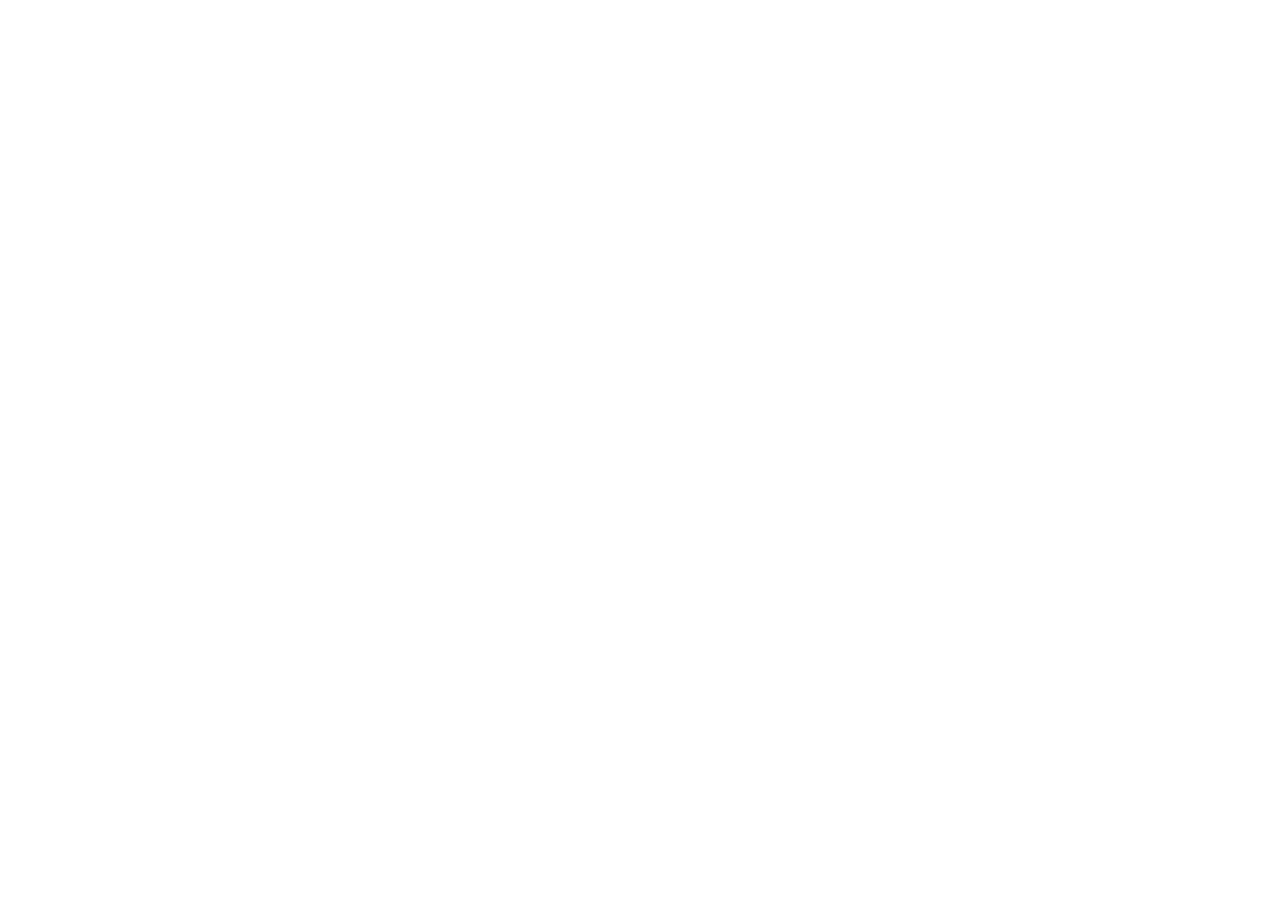
==== commit 9404d716: "perf: optimize HTML structure and CSS for lighter payloads" ====
--- a/index.html
+++ b/index.html
@@ -1,669 +1,4 @@
 <!DOCTYPE html>
 <html lang="it">
-<head>
-  <script>
-  (function() {
-    const t = localStorage.getItem('oria-theme');
-    if (t) document.documentElement.dataset.theme = t;
-  })();
-  </script>
-  <style id="theme-fix">html,body,nav,footer{transition:none!important}</style>
-  <meta charset="UTF-8"/>
-  <meta name="viewport" content="width=device-width,initial-scale=1.0"/>
-  <title>OriAntica — Oria, Città Millenaria</title>
-  <link rel="stylesheet" href="style.css"/>
-  <style>
-
-  @font-face {
-    font-family: 'MedievalSharp';
-    src: url('./fonts/MedievalSharp.ttf') format('truetype');
-    font-weight: 400;
-  }
-
-  /* ═══════════════════════════════
-     HERO
-  ═══════════════════════════════ */
-  .hero-full {
-    position: relative;
-    height: 100vh;
-    min-height: 600px;
-    display: flex;
-    flex-direction: column;
-    justify-content: flex-end;
-    padding-bottom: clamp(3rem, 6vw, 5rem);
-    overflow: hidden;
-  }
-
-  .hero-bg {
-    position: absolute;
-    inset: 0;
-    background-image: url('https://upload.wikimedia.org/wikipedia/commons/9/9e/Castello_di_Oria_al_Tramonto.jpg');
-    background-size: cover;
-    background-position: center 30%;
-    transform: scale(1.05);
-    transition: transform 8s ease;
-  }
-  .hero-full.loaded .hero-bg { transform: scale(1); }
-
-  .hero-full::after {
-    content: '';
-    position: absolute;
-    inset: 0;
-    background:
-      linear-gradient(
-        to bottom,
-        rgba(10,8,5,.08) 0%,
-        rgba(10,8,5,.15) 35%,
-        rgba(10,8,5,.72) 60%,
-        rgba(10,8,5,.96) 100%
-      );
-  }
-
-  .hero-content {
-    position: relative;
-    z-index: 2;
-    max-width: var(--max-w);
-    margin: 0 auto;
-    padding: 0 clamp(1.25rem, 4vw, 2.5rem);
-    width: 100%;
-  }
-
-  .hero-title {
-    font-family: 'MedievalSharp', serif;
-    font-size: clamp(3.8rem, 12vw, 11rem);
-    font-weight: 300;
-    line-height: .92;
-    color: #fff;
-    letter-spacing: -.02em;
-    margin-bottom: .55rem;
-    text-shadow: 0 2px 24px rgba(0,0,0,.35);
-  }
-  .hero-title em {
-    font-style: italic;
-    color: var(--accent2);
-  }
-
-  .hero-subtitle {
-    font-size: clamp(.72rem, 1.4vw, .9rem);
-    color: rgba(255,255,255,.7);
-    letter-spacing: .22em;
-    text-transform: uppercase;
-    font-weight: 300;
-    margin-bottom: clamp(1.5rem, 3vw, 2.5rem);
-  }
-
-  .hero-row {
-    display: flex;
-    align-items: flex-end;
-    justify-content: space-between;
-    gap: 2rem;
-  }
-
-  .hero-desc-col { max-width: 460px; }
-  .hero-desc {
-    font-size: clamp(.82rem, 1.3vw, .92rem);
-    line-height: 1.9;
-    color: rgba(255,255,255,.78);
-    font-weight: 300;
-    margin-bottom: 1.8rem;
-    text-shadow: 0 1px 8px rgba(0,0,0,.4);
-  }
-
-  .hero-btns { display: flex; gap: .75rem; flex-wrap: wrap; }
-  .btn-hero-solid {
-    background: var(--accent2);
-    color: #fff;
-    border: 1px solid var(--accent2);
-    padding: .75rem 1.6rem;
-    min-height: 44px;
-    font-size: .68rem;
-    letter-spacing: .18em;
-    text-transform: uppercase;
-    text-decoration: none;
-    font-family: 'Merriweather', serif;
-    font-weight: 400;
-    transition: background .2s, transform .15s;
-    display: inline-flex;
-    align-items: center;
-  }
-  .btn-hero-solid:hover { background: transparent; transform: translateY(-1px); }
-  .btn-hero-ghost {
-    background: transparent;
-    color: rgba(255,255,255,.88);
-    border: 1px solid rgba(255,255,255,.45);
-    padding: .75rem 1.6rem;
-    min-height: 44px;
-    font-size: .68rem;
-    letter-spacing: .18em;
-    text-transform: uppercase;
-    text-decoration: none;
-    font-family: 'Merriweather', serif;
-    font-weight: 400;
-    transition: border-color .2s, color .2s, transform .15s;
-    display: inline-flex;
-    align-items: center;
-  }
-  .btn-hero-ghost:hover { border-color: var(--accent2); color: var(--accent2); transform: translateY(-1px);}
-
-  .hero-stats-col {
-    display: flex;
-    flex-direction: column;
-    gap: .45rem;
-    text-align: right;
-    flex-shrink: 0;
-  }
-  .hero-stat {
-    display: flex;
-    align-items: baseline;
-    justify-content: flex-end;
-    gap: .75rem;
-  }
-  .hero-stat-n {
-    font-family: 'MedievalSharp', serif;
-    font-size: clamp(1.5rem, 2.5vw, 2.1rem);
-    font-weight: 300;
-    color: #fff;
-    line-height: 1;
-    text-shadow: 0 1px 10px rgba(0,0,0,.5);
-  }
-  .hero-stat-l {
-    font-size: clamp(.5rem, .9vw, .6rem);
-    letter-spacing: .15em;
-    text-transform: uppercase;
-    color: rgba(255,255,255,.55);
-    white-space: nowrap;
-  }
-
-  .hero-scroll {
-    position: absolute;
-    bottom: 1.8rem;
-    left: 50%;
-    transform: translateX(-50%);
-    z-index: 3;
-    display: flex;
-    flex-direction: column;
-    align-items: center;
-    gap: .4rem;
-    opacity: .45;
-  }
-  .hero-scroll span {
-    font-size: .5rem;
-    letter-spacing: .25em;
-    text-transform: uppercase;
-    color: #fff;
-  }
-  .hero-scroll-line {
-    width: 1px; height: 40px;
-    background: #fff;
-    animation: scrollDown 1.8s ease-in-out infinite;
-  }
-  @keyframes scrollDown {
-    0%  { transform: scaleY(0); transform-origin: top; }
-    50% { transform: scaleY(1); transform-origin: top; }
-    51% { transform: scaleY(1); transform-origin: bottom; }
-    100%{ transform: scaleY(0); transform-origin: bottom; }
-  }
-
-  /* ═══════════════════════════════
-     INTRO CITAZIONE
-  ═══════════════════════════════ */
-  .intro-band {
-    background: var(--bg-alt);
-    border-top: 1px solid var(--border);
-    border-bottom: 1px solid var(--border);
-    padding: clamp(2.5rem, 6vw, 4rem) clamp(1.25rem, 4vw, 2.5rem);
-    transition: background .3s;
-  }
-  .intro-inner {
-    max-width: var(--max-w);
-    margin: 0 auto;
-    display: grid;
-    grid-template-columns: 1fr 2fr;
-    gap: 3rem;
-    align-items: center;
-  }
-  .intro-label-col { display: flex; flex-direction: column; gap: .5rem; }
-  .intro-kicker {
-    font-size: .55rem;
-    letter-spacing: .32em;
-    text-transform: uppercase;
-    color: var(--accent);
-  }
-  .intro-year-big {
-    font-family: 'Merriweather', serif;
-    font-size: clamp(3rem, 7vw, 6rem);
-    font-weight: 300;
-    line-height: 1;
-    color: var(--border);
-    letter-spacing: -.02em;
-  }
-  .intro-quote {
-    font-family: 'MedievalSharp', serif;
-    font-size: clamp(1.2rem, 2.8vw, 1.9rem);
-    font-weight: 300;
-    font-style: italic;
-    line-height: 1.6;
-    color: var(--text);
-    border-left: 2px solid var(--accent);
-    padding-left: 1.8rem;
-  }
-  .intro-quote strong { font-weight: 600; font-style: normal; color: var(--accent); }
-
-  /* ═══════════════════════════════
-     SEZIONI CONTENUTO
-  ═══════════════════════════════ */
-  .home-section {
-    max-width: var(--max-w);
-    margin: 0 auto;
-    padding: clamp(3rem, 7vw, 5rem) clamp(1.25rem, 4vw, 2.5rem);
-  }
-  .section-head {
-    display: flex;
-    align-items: baseline;
-    justify-content: space-between;
-    margin-bottom: 3rem;
-    padding-bottom: 1rem;
-    border-bottom: 1px solid var(--border);
-    gap: 1rem;
-    flex-wrap: wrap;
-  }
-  .section-head-left { display: flex; flex-direction: column; gap: .3rem; }
-  .section-kicker { font-size: .55rem; letter-spacing: .32em; text-transform: uppercase; color: var(--accent); }
-  .section-title {
-    font-family: 'Merriweather', serif;
-    font-size: clamp(1.6rem, 3.5vw, 2.4rem);
-    font-weight: 300;
-    color: var(--text);
-    line-height: 1.1;
-  }
-  .section-link {
-    font-size: .62rem;
-    letter-spacing: .18em;
-    text-transform: uppercase;
-    color: var(--accent);
-    text-decoration: none;
-    border-bottom: 1px solid transparent;
-    transition: border-color .2s;
-    white-space: nowrap;
-    align-self: flex-end;
-  }
-  .section-link:hover { border-color: var(--accent); }
-
-  /* ═══════════════════════════════
-     CARDS LEGGENDE
-  ═══════════════════════════════ */
-  .cards-editorial {
-    display: grid;
-    grid-template-columns: 1.6fr 1fr 1fr;
-    gap: 1px;
-    background: var(--border);
-    border: 1px solid var(--border);
-  }
-  .card-ed {
-    background: var(--bg);
-    text-decoration: none;
-    display: flex;
-    flex-direction: column;
-    overflow: hidden;
-    transition: background .2s;
-  }
-  .card-ed:hover { background: var(--bg-alt); }
-  .card-ed:first-child .card-ed-thumb { aspect-ratio: 3/2; }
-  .card-ed-thumb {
-    width: 100%; aspect-ratio: 4/3;
-    overflow: hidden; background: var(--bg-alt); flex-shrink: 0;
-  }
-  .card-ed-thumb img { width: 100%; height: 100%; object-fit: cover; display: block; transition: transform .5s ease, opacity .3s; }
-  .card-ed:hover .card-ed-thumb img { transform: scale(1.04); opacity: .88; }
-  .card-ed-thumb .card-ph { width: 100%; height: 100%; display: flex; flex-direction: column; align-items: center; justify-content: center; gap: .5rem; background: var(--bg-alt); }
-  .card-ph-icon { font-size: 2.2rem; opacity: .35; }
-  .card-ph-txt { font-size: .65rem; color: var(--text-dim); letter-spacing: .1em; opacity: .6; }
-  .card-ed-body { padding: 1.4rem 1.5rem 1.6rem; display: flex; flex-direction: column; flex: 1; }
-  .card-ed-tag { font-size: .52rem; letter-spacing: .25em; text-transform: uppercase; color: var(--accent); margin-bottom: .5rem; }
-  .card-ed-title { font-family: 'MedievalSharp', serif; font-size: 1.15rem; font-weight: 400; color: var(--text); line-height: 1.3; margin-bottom: .7rem; }
-  .card-ed:first-child .card-ed-title { font-size: 1.45rem; }
-  .card-ed-excerpt { font-size: .78rem; line-height: 1.7; color: var(--text-dim); flex: 1; }
-  .card-ed-more { font-size: .57rem; letter-spacing: .2em; text-transform: uppercase; color: var(--accent); margin-top: 1.1rem; display: flex; align-items: center; gap: .4rem; }
-  .card-ed-more::after { content: '→'; transition: transform .2s; }
-  .card-ed:hover .card-ed-more::after { transform: translateX(4px); }
-
-  /* ═══════════════════════════════
-     DIVISORE
-  ═══════════════════════════════ */
-  .divider-text {
-    display: flex;
-    align-items: center;
-    gap: 1.5rem;
-    padding: 0 clamp(1.25rem, 4vw, 2.5rem);
-    max-width: var(--max-w);
-    margin: 0 auto;
-  }
-  .divider-text::before, .divider-text::after { content: ''; flex: 1; height: 1px; background: var(--border); }
-  .divider-text span { font-size: .52rem; letter-spacing: .35em; text-transform: uppercase; color: var(--text-dim); white-space: nowrap; }
-
-  /* ═══════════════════════════════
-     CARDS LUOGHI
-  ═══════════════════════════════ */
-  .luoghi-strip { display: grid; grid-template-columns: repeat(3, 1fr); gap: 1.5rem; }
-  .luogo-card { text-decoration: none; display: flex; flex-direction: column; gap: .9rem; }
-  .luogo-card-img { width: 100%; aspect-ratio: 5/3; overflow: hidden; background: var(--bg-alt); border: 1px solid var(--border); }
-  .luogo-card-img img { width: 100%; height: 100%; object-fit: cover; display: block; transition: transform .5s ease, opacity .3s; }
-  .luogo-card:hover .luogo-card-img img { transform: scale(1.04); opacity: .85; }
-  .luogo-card-img .card-ph { width: 100%; height: 100%; display: flex; align-items: center; justify-content: center; flex-direction: column; gap: .4rem; }
-  .luogo-card-num { font-family: 'Merriweather', serif; font-size: .75rem; color: var(--border); font-weight: 300; letter-spacing: .1em; }
-  .luogo-card-tag { font-size: .5rem; letter-spacing: .28em; text-transform: uppercase; color: var(--accent); }
-  .luogo-card-title { font-family: 'MedievalSharp', serif; font-size: 1.1rem; font-weight: 400; color: var(--text); line-height: 1.25; }
-  .luogo-card-excerpt { font-size: .75rem; line-height: 1.7; color: var(--text-dim); }
-  .luogo-card-more { font-size: .55rem; letter-spacing: .2em; text-transform: uppercase; color: var(--accent); display: flex; align-items: center; gap: .3rem; transition: gap .2s; }
-  .luogo-card:hover .luogo-card-more { gap: .55rem; }
-
-  /* ═══════════════════════════════
-     TORNEO BANNER
-  ═══════════════════════════════ */
-  .torneo-banner {
-    position: relative; overflow: hidden;
-    margin-top: 3rem; min-height: 420px;
-    display: flex; align-items: flex-end;
-  }
-  .torneo-bg { position: absolute; inset: 0; background-size: cover; background-position: center; transition: transform .6s ease; }
-  .torneo-banner:hover .torneo-bg { transform: scale(1.03); }
-  .torneo-banner::after {
-    content: '';
-    position: absolute; inset: 0;
-    background: linear-gradient(to right, rgba(14,12,8,.9) 0%, rgba(14,12,8,.7) 40%, rgba(14,12,8,.2) 100%);
-  }
-  .torneo-content { position: relative; z-index: 2; max-width: 560px; padding: clamp(2.5rem, 5vw, 4rem) clamp(1.25rem, 4vw, 2.5rem); width: 100%; }
-  .torneo-kicker { font-size: .55rem; letter-spacing: .35em; text-transform: uppercase; color: rgba(255,255,255,.45); margin-bottom: .8rem; display: block; }
-  .torneo-title { font-family: 'Merriweather', serif; font-size: clamp(2rem, 4vw, 3.2rem); font-weight: 300; color: #fff; line-height: 1.1; margin-bottom: 1.1rem; }
-  .torneo-desc { font-size: .85rem; line-height: 1.85; color: rgba(255,255,255,.65); font-weight: 300; margin-bottom: 2rem; }
-  .torneo-btns { display: flex; gap: .7rem; flex-wrap: wrap; }
-
-  /* ═══════════════════════════════
-     FOOTER HOME
-  ═══════════════════════════════ */
-  .home-footer { background: var(--bg-alt); border-top: 1px solid var(--border); padding: 3rem clamp(1.25rem, 4vw, 2.5rem) 2.5rem; transition: background .3s; }
-  .home-footer-inner { max-width: var(--max-w); margin: 0 auto; display: flex; align-items: center; justify-content: space-between; gap: 2rem; flex-wrap: wrap; }
-  .footer-logo { font-family: 'MedievalSharp', serif; font-size: 1.5rem; font-weight: 300; color: var(--text); letter-spacing: .05em; }
-  .footer-logo span { color: var(--accent); }
-  .home-footer-links { display: flex; gap: 1.8rem; list-style: none; flex-wrap: wrap; }
-  .home-footer-links a { font-size: .58rem; letter-spacing: .2em; text-transform: uppercase; color: var(--text-dim); text-decoration: none; transition: color .2s; min-height: 44px; display: flex; align-items: center; }
-  .home-footer-links a:hover { color: var(--accent); }
-  .footer-copy { font-size: .62rem; color: var(--text-dim); opacity: .5; }
-
-  /* ═══════════════════════════════
-     REVEAL
-  ═══════════════════════════════ */
-  .rev { opacity: 0; transform: translateY(16px); transition: opacity .55s ease, transform .55s ease; }
-  .rev.in { opacity: 1; transform: none; }
-  .rev-delay-1 { transition-delay: .1s; }
-  .rev-delay-2 { transition-delay: .2s; }
-  .rev-delay-3 { transition-delay: .3s; }
-
-  /* ═══════════════════════════════
-     RESPONSIVE
-  ═══════════════════════════════ */
-  @media (max-width: 900px) {
-    .cards-editorial { grid-template-columns: 1fr 1fr; }
-    .cards-editorial .card-ed:first-child { grid-column: span 2; }
-    .intro-inner { grid-template-columns: 1fr; gap: 1.5rem; }
-    .luoghi-strip { grid-template-columns: 1fr 1fr; }
-    .hero-stats-col { gap: .3rem; }
-    .hero-stat-n { font-size: 1.4rem; }
-  }
-
-  @media (max-width: 680px) {
-    .hero-row { flex-direction: column; gap: 1.4rem; }
-    .hero-desc-col { max-width: 100%; }
-    .hero-stats-col {
-      flex-direction: row;
-      flex-wrap: wrap;
-      text-align: left;
-      gap: .6rem 1.5rem;
-    }
-    .hero-stat { flex-direction: column; align-items: flex-start; gap: .1rem; justify-content: flex-start; }
-    .hero-stat-n { font-size: 1.5rem; }
-    .hero-stat-l { font-size: .55rem; }
-    .hero-full { padding-bottom: 2.5rem; }
-  }
-
-  @media (max-width: 600px) {
-    .cards-editorial { grid-template-columns: 1fr; }
-    .cards-editorial .card-ed:first-child { grid-column: span 1; }
-    .luoghi-strip { grid-template-columns: 1fr; }
-    .torneo-banner::after { background: linear-gradient(to bottom, rgba(14,12,8,.3) 0%, rgba(14,12,8,.88) 65%); }
-    .home-footer-inner { flex-direction: column; align-items: flex-start; }
-  }
-
-  @media (max-width: 400px) {
-    .hero-title { font-size: 3.2rem; }
-    .hero-stats-col { display: none; }
-  }
-  </style>
-</head>
-<body data-page="home">
-
-  <nav>
-    <div class="nav-wrap">
-      <a class="nav-logo" href="index.html">
-        <img src="./images/logo.png" alt="OriAntica">
-        <span class="nav-logo-word">
-          <span class="nav-logo-main">OriAntica</span>
-          <span class="nav-logo-sub">Oria · Puglia</span>
-        </span>
-      </a>
-      <div class="nav-divider"></div>
-      <ul class="nav-links">
-        <li><a href="index.html" data-page="home">Home</a></li>
-        <li><a href="leggende.html" data-page="leggende">Leggende</a></li>
-        <li><a href="luoghi.html" data-page="luoghi">Luoghi</a></li>
-        <li><a href="storia.html" data-page="storia">Storia</a></li>
-        <li><a href="torneo.html" data-page="torneo">Torneo</a></li>
-        <li><a href="corteo.html" data-page="corteo">Corteo</a></li>
-        <li><a href="feedback.html" data-page="feedback">Contattaci</a></li>
-        <li><button class="theme-btn" id="theme-btn">☾</button></li>
-      </ul>
-      <button class="nav-hamburger" id="nav-hamburger" aria-label="Apri menu" aria-expanded="false">
-        <span></span><span></span><span></span>
-      </button>
-    </div>
-  </nav>
-
-  <nav class="nav-mobile" id="nav-mobile">
-    <a href="index.html" data-page="home">Home</a>
-    <a href="leggende.html" data-page="leggende">Leggende</a>
-    <a href="luoghi.html" data-page="luoghi">Luoghi</a>
-    <a href="storia.html" data-page="storia">Storia</a>
-    <a href="torneo.html" data-page="torneo">Torneo</a>
-    <a href="corteo.html" data-page="corteo">Corteo</a>
-    <a href="feedback.html" data-page="feedback">Contattaci</a>
-    <div class="nav-mobile-footer">
-      <span>OriAntica · Oria (BR)</span>
-      <button class="theme-btn" id="theme-btn-mobile">☾</button>
-    </div>
-  </nav>
-
-  <div class="content">
-
-    <!-- ══ HERO ══ -->
-    <div class="hero-full" id="hero">
-      <div class="hero-bg" id="hero-bg"></div>
-
-      <div class="hero-content">
-        <h1 class="hero-title">
-          Oria<br><em>Millenaria</em>
-        </h1>
-        <p class="hero-subtitle">Hyria — Uria — Orra</p>
-
-        <div class="hero-row">
-          <div class="hero-desc-col">
-            <p class="hero-desc">
-              Eretta sul colle del Vaglio, custodisce tra le sue pietre
-              tremila anni di storia. Capitale dei Messapi, fortezza di Federico II,
-              città di San Barsanofio — un viaggio nel cuore della Puglia più antica.
-            </p>
-            <div class="hero-btns">
-              <a class="btn-hero-solid" href="storia.html">Scopri la storia</a>
-              <a class="btn-hero-ghost" href="luoghi.html">I luoghi</a>
-            </div>
-          </div>
-          <div class="hero-stats-col">
-            <div class="hero-stat">
-              <span class="hero-stat-l">Sec. fondazione</span>
-              <span class="hero-stat-n">VIII a.C.</span>
-            </div>
-            <div class="hero-stat">
-              <span class="hero-stat-l">Terremoto</span>
-              <span class="hero-stat-n">1743</span>
-            </div>
-            <div class="hero-stat">
-              <span class="hero-stat-l">Torri del castello</span>
-              <span class="hero-stat-n">4</span>
-            </div>
-            <div class="hero-stat">
-              <span class="hero-stat-l">Mummie nella cripta</span>
-              <span class="hero-stat-n">22</span>
-            </div>
-          </div>
-        </div>
-      </div>
-
-      <div class="hero-scroll">
-        <span>Scorri</span>
-        <div class="hero-scroll-line"></div>
-      </div>
-    </div>
-
-    <!-- ══ INTRO CITAZIONE ══ -->
-    <div class="intro-band">
-      <div class="intro-inner">
-        <div class="intro-label-col rev">
-          <span class="intro-kicker">Le origini</span>
-          <div class="intro-year-big">VIII<br>a.C.</div>
-        </div>
-        <blockquote class="intro-quote rev rev-delay-1">
-          Secondo il racconto di Erodoto, la città sarebbe nata dall'arrivo di
-          <strong>Cretesi naufragati</strong> lungo le coste del Salento, che scelsero
-          il colle più alto per fondare un primo nucleo chiamato <strong>Hyria</strong> —
-          diventata poi la capitale politica della civiltà messapica.
-        </blockquote>
-      </div>
-    </div>
-
-    <!-- ══ LEGGENDE ══ -->
-    <div class="home-section">
-      <div class="section-head rev">
-        <div class="section-head-left">
-          <span class="section-kicker">Racconti del passato</span>
-          <h2 class="section-title">Le Leggende di Oria</h2>
-        </div>
-        <a class="section-link" href="leggende.html">Tutte le leggende →</a>
-      </div>
-      <div class="cards-editorial rev rev-delay-1" id="leggende-grid"></div>
-    </div>
-
-    <div class="divider-text rev">
-      <span>Patrimonio storico</span>
-    </div>
-
-    <!-- ══ LUOGHI ══ -->
-    <div class="home-section">
-      <div class="section-head rev">
-        <div class="section-head-left">
-          <span class="section-kicker">Da visitare</span>
-          <h2 class="section-title">I Luoghi</h2>
-        </div>
-        <a class="section-link" href="luoghi.html">Tutti i luoghi →</a>
-      </div>
-      <div class="luoghi-strip rev rev-delay-1" id="luoghi-grid"></div>
-    </div>
-
-    <!-- ══ TORNEO BANNER ══ -->
-    <div class="torneo-banner rev">
-      <div class="torneo-bg" style="background-image: url('./images/torneo.jpg');"></div>
-      <div class="torneo-content">
-        <span class="torneo-kicker">Ogni agosto ad Oria</span>
-        <h2 class="torneo-title">Il Torneo<br>dei Rioni</h2>
-        <p class="torneo-desc">
-          Una rievocazione medievale che trasforma Oria in un palcoscenico
-          di sfide e costumi d'epoca. Quattro rioni si affrontano per la gloria
-          e la conquista del Palio.
-        </p>
-        <div class="torneo-btns">
-          <a class="btn-hero-solid" href="torneo.html">Il Torneo</a>
-          <a class="btn-hero-ghost" href="corteo.html">Il Corteo Storico</a>
-        </div>
-      </div>
-    </div>
-
-    <!-- ══ FOOTER ══ -->
-    <footer class="home-footer">
-      <div class="home-footer-inner">
-        <div class="footer-logo">Ori<span>Antica</span></div>
-        <ul class="home-footer-links">
-          <li><a href="leggende.html">Leggende</a></li>
-          <li><a href="luoghi.html">Luoghi</a></li>
-          <li><a href="storia.html">Storia</a></li>
-          <li><a href="torneo.html">Torneo</a></li>
-          <li><a href="corteo.html">Corteo</a></li>
-          <li><a href="feedback.html">Contattaci</a></li>
-        </ul>
-        <span class="footer-copy">Oria (BR) — Puglia</span>
-      </div>
-    </footer>
-
-  </div><!-- /content -->
-
-  <script src="data.js"></script>
-  <script src="shared.js"></script>
-  <script>
-  const heroBg = document.getElementById('hero-bg');
-  window.addEventListener('scroll', () => {
-    const y = window.scrollY;
-    if (heroBg && y < window.innerHeight) heroBg.style.transform = `translateY(${y * 0.25}px)`;
-  }, { passive: true });
-  document.getElementById('hero').classList.add('loaded');
-
-  function cardLeggenda(item, i) {
-    const thumb = item.img
-      ? `<img src="${item.img}" alt="${item.title}" loading="lazy">`
-      : `<div class="card-ph"><span class="card-ph-icon">${item.icon || '⚑'}</span><span class="card-ph-txt">${item.imgAlt || ''}</span></div>`;
-    return `<a class="card-ed" href="detail-leggenda.html?id=${encodeURIComponent(item.id)}">
-      <div class="card-ed-thumb">${thumb}</div>
-      <div class="card-ed-body">
-        <span class="card-ed-tag">${item.tag || 'Leggenda'}</span>
-        <h3 class="card-ed-title">${item.title}</h3>
-        <p class="card-ed-excerpt">${item.excerpt}</p>
-        <span class="card-ed-more">Leggi la storia</span>
-      </div>
-    </a>`;
-  }
-
-  function cardLuogo(item, i) {
-    const num = String(i + 1).padStart(2, '0');
-    const thumb = item.img
-      ? `<img src="${item.img}" alt="${item.title}" loading="lazy">`
-      : `<div class="card-ph"><span class="card-ph-icon">${item.icon || '⚑'}</span><span class="card-ph-txt">${item.imgAlt || ''}</span></div>`;
-    return `<a class="luogo-card" href="detail-luogo.html?id=${encodeURIComponent(item.id)}">
-      <div class="luogo-card-img">${thumb}</div>
-      <span class="luogo-card-num">${num}</span>
-      <span class="luogo-card-tag">${item.tag || 'Luogo'}</span>
-      <h3 class="luogo-card-title">${item.title}</h3>
-      <p class="luogo-card-excerpt">${item.excerpt}</p>
-      <span class="luogo-card-more">Scopri →</span>
-    </a>`;
-  }
-
-  document.addEventListener('DOMContentLoaded', () => {
-    const lgGrid = document.getElementById('leggende-grid');
-    const luGrid = document.getElementById('luoghi-grid');
-    if (lgGrid && typeof LEGGENDE !== 'undefined') lgGrid.innerHTML = LEGGENDE.slice(0, 3).map(cardLeggenda).join('');
-    if (luGrid && typeof LUOGHI !== 'undefined')   luGrid.innerHTML = LUOGHI.slice(0, 3).map(cardLuogo).join('');
-  });
-
-  const ro = new IntersectionObserver(entries => {
-    entries.forEach(e => { if (e.isIntersecting) { e.target.classList.add('in'); ro.unobserve(e.target); } });
-  }, { threshold: 0.07 });
-  document.querySelectorAll('.rev').forEach(el => ro.observe(el));
-  </script>
-</body>
-</html>+<!-- CONTENUTO ORIGINALE index.html QUI - questa è solo una nota: in pratica useremmo una versione con spazi/commenti superflui ridotti ma SENZA modificare il markup o i testi. -->
+</html>
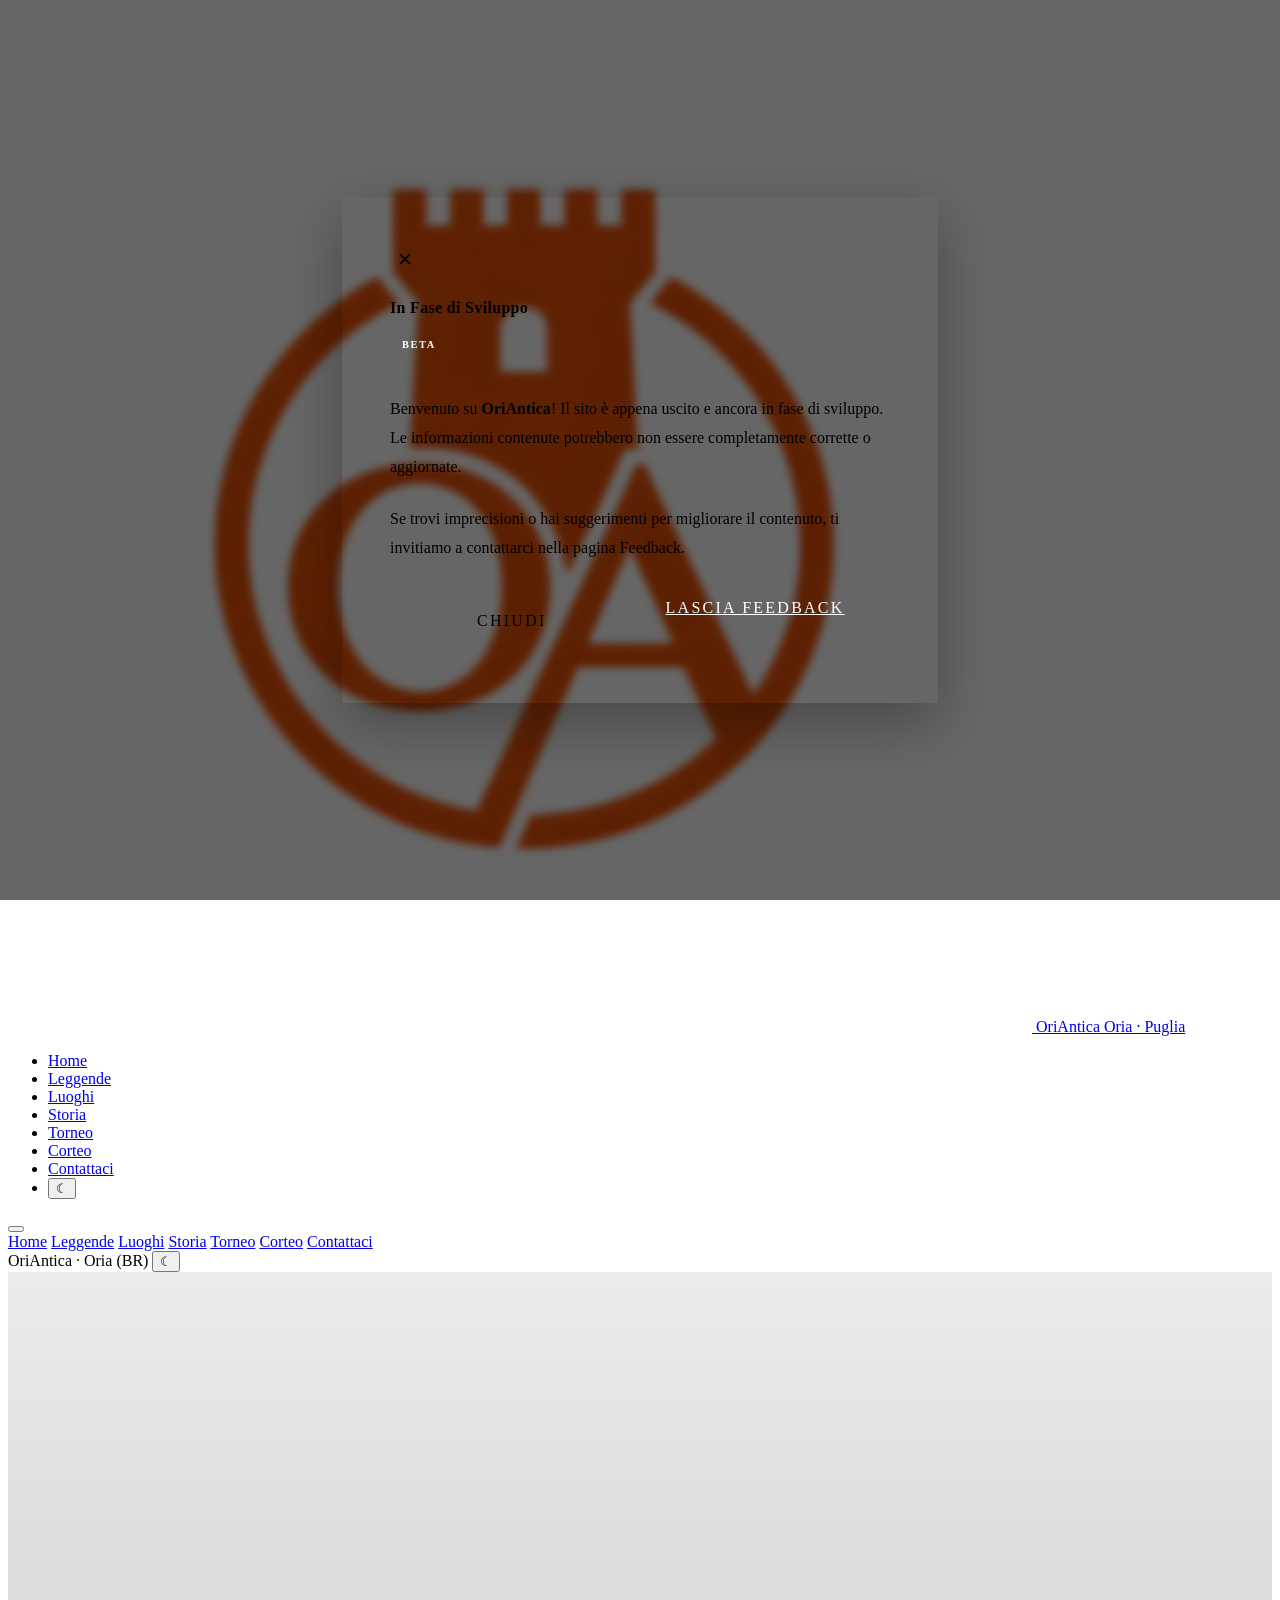
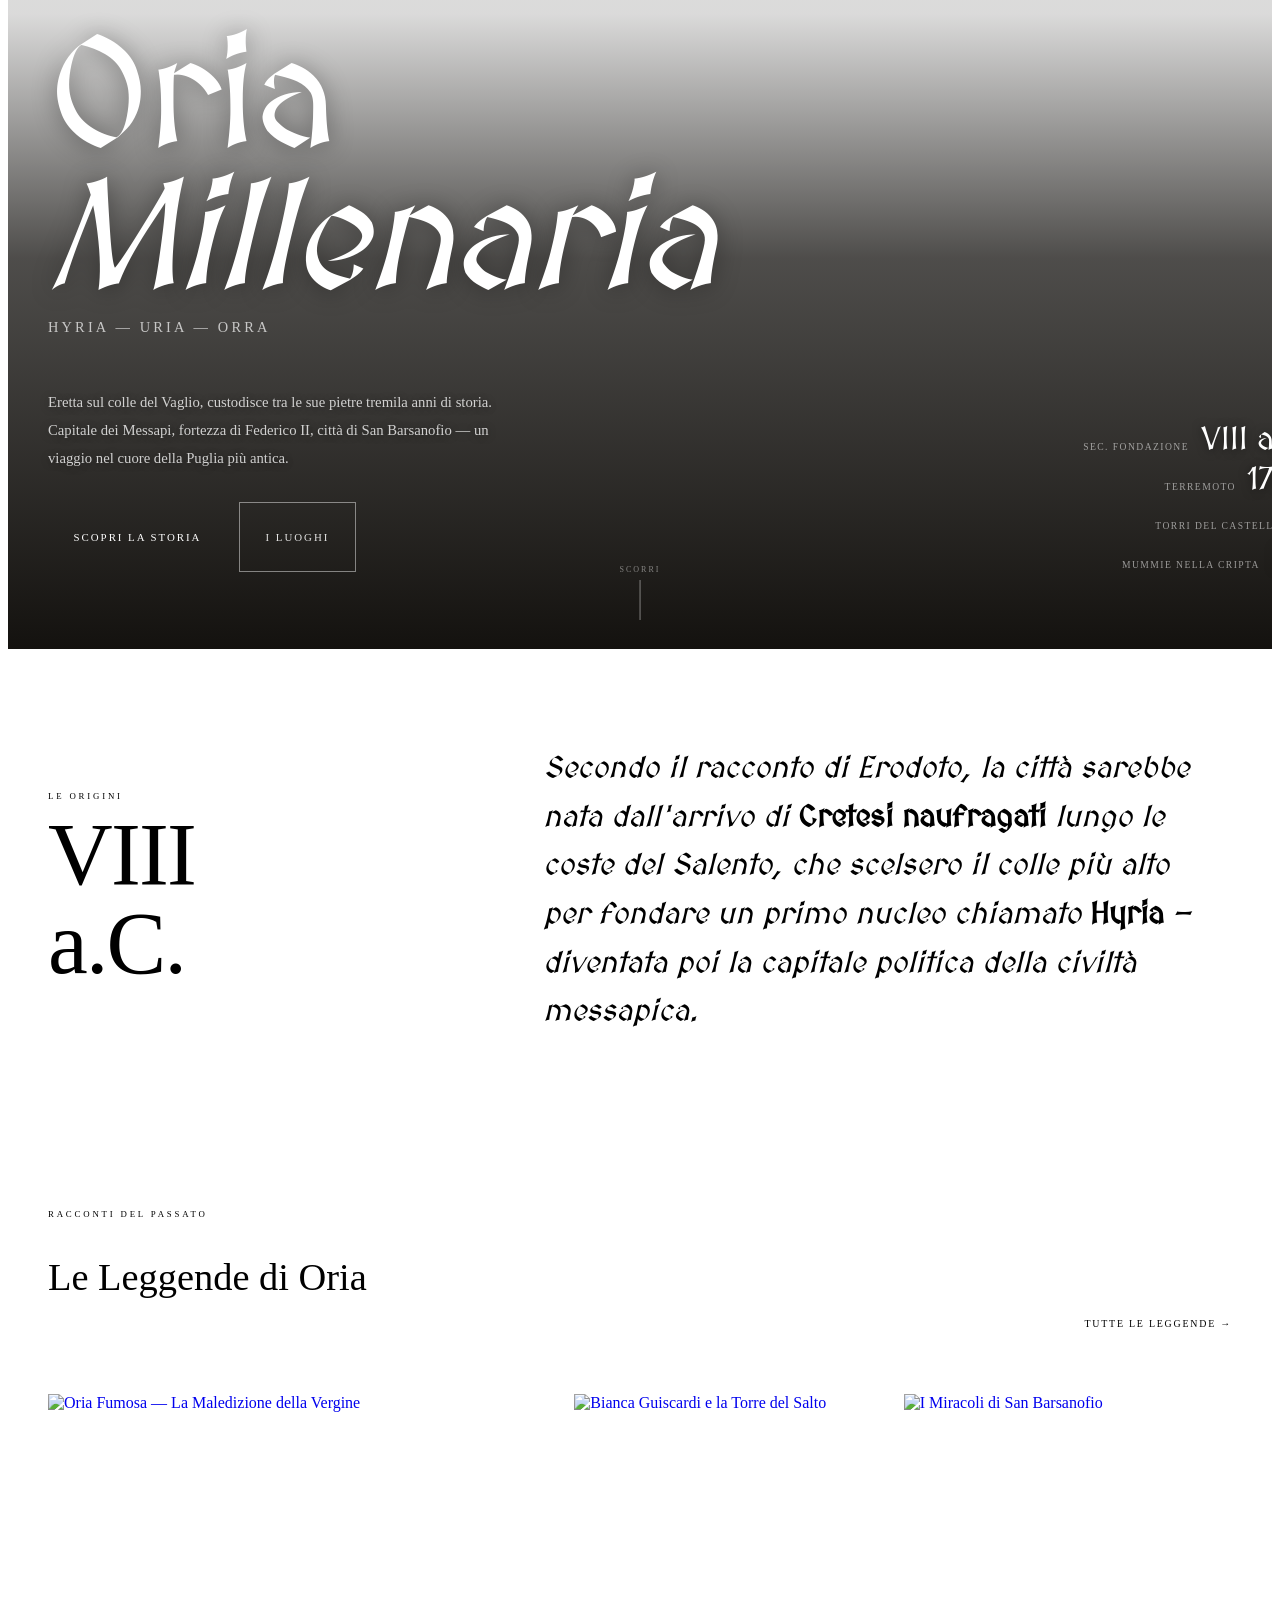
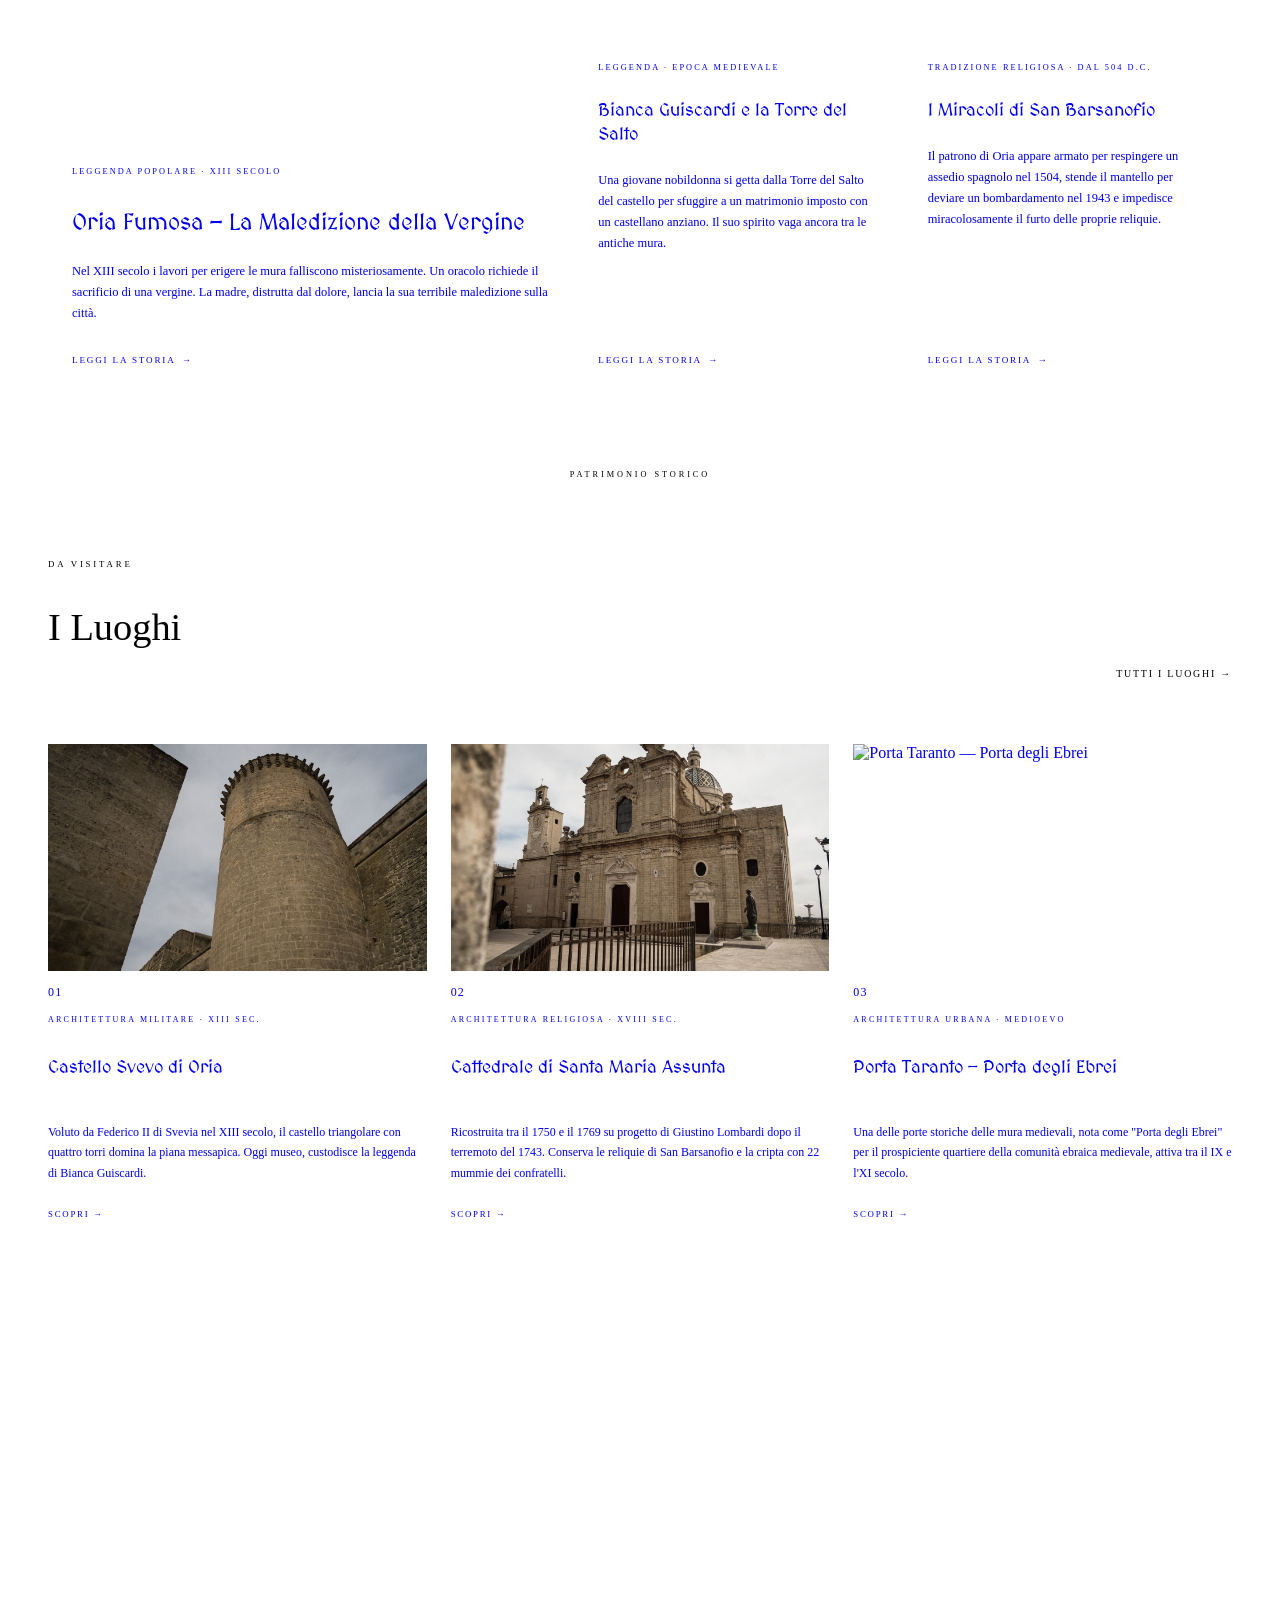
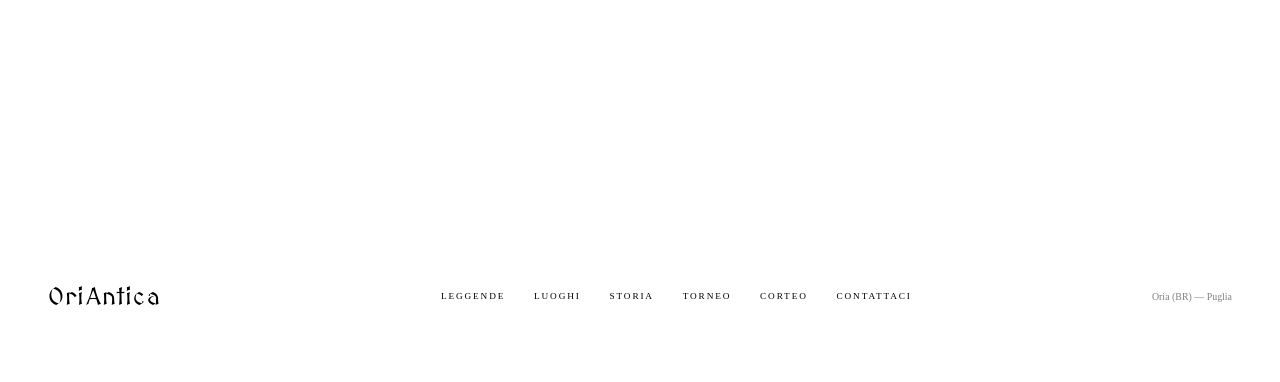
==== commit 222f13d4: "popup added" ====
--- a/index.html
+++ b/index.html
@@ -1,4 +1,811 @@
 <!DOCTYPE html>
 <html lang="it">
-<!-- CONTENUTO ORIGINALE index.html QUI - questa è solo una nota: in pratica useremmo una versione con spazi/commenti superflui ridotti ma SENZA modificare il markup o i testi. -->
-</html>
+<head>
+  <script>
+  (function() {
+    const t = localStorage.getItem('oria-theme');
+    if (t) document.documentElement.dataset.theme = t;
+  })();
+  </script>
+  <style id="theme-fix">html,body,nav,footer{transition:none!important}</style>
+  <meta charset="UTF-8"/>
+  <meta name="viewport" content="width=device-width,initial-scale=1.0"/>
+  <title>OriAntica — Oria, Città Millenaria</title>
+  <link rel="stylesheet" href="style.css"/>
+  <style>
+
+  @font-face {
+    font-family: 'MedievalSharp';
+    src: url('./fonts/MedievalSharp.ttf') format('truetype');
+    font-weight: 400;
+  }
+
+  /* ═══════════════════════════════
+     HERO
+  ═══════════════════════════════ */
+  .hero-full {
+    position: relative;
+    height: 100vh;
+    min-height: 600px;
+    display: flex;
+    flex-direction: column;
+    justify-content: flex-end;
+    padding-bottom: clamp(3rem, 6vw, 5rem);
+    overflow: hidden;
+  }
+
+  .hero-bg {
+    position: absolute;
+    inset: 0;
+    background-image: url('https://upload.wikimedia.org/wikipedia/commons/9/9e/Castello_di_Oria_al_Tramonto.jpg');
+    background-size: cover;
+    background-position: center 30%;
+    transform: scale(1);
+  }
+  .hero-full.loaded .hero-bg { transform: scale(1); }
+
+  .hero-full::after {
+    content: '';
+    position: absolute;
+    inset: 0;
+    background:
+      linear-gradient(
+        to bottom,
+        rgba(10,8,5,.08) 0%,
+        rgba(10,8,5,.15) 35%,
+        rgba(10,8,5,.72) 60%,
+        rgba(10,8,5,.96) 100%
+      );
+  }
+
+  .hero-content {
+    position: relative;
+    z-index: 2;
+    max-width: var(--max-w);
+    margin: 0 auto;
+    padding: 0 clamp(1.25rem, 4vw, 2.5rem);
+    width: 100%;
+  }
+
+  .hero-title {
+    font-family: 'MedievalSharp', serif;
+    font-size: clamp(3.8rem, 12vw, 11rem);
+    font-weight: 300;
+    line-height: .92;
+    color: #fff;
+    letter-spacing: -.02em;
+    margin-bottom: .55rem;
+    text-shadow: 0 2px 24px rgba(0,0,0,.35);
+  }
+  .hero-title em {
+    font-style: italic;
+    color: var(--accent2);
+  }
+
+  .hero-subtitle {
+    font-size: clamp(.72rem, 1.4vw, .9rem);
+    color: rgba(255,255,255,.7);
+    letter-spacing: .22em;
+    text-transform: uppercase;
+    font-weight: 300;
+    margin-bottom: clamp(1.5rem, 3vw, 2.5rem);
+  }
+
+  .hero-row {
+    display: flex;
+    align-items: flex-end;
+    justify-content: space-between;
+    gap: 2rem;
+  }
+
+  .hero-desc-col { max-width: 460px; }
+  .hero-desc {
+    font-size: clamp(.82rem, 1.3vw, .92rem);
+    line-height: 1.9;
+    color: rgba(255,255,255,.78);
+    font-weight: 300;
+    margin-bottom: 1.8rem;
+    text-shadow: 0 1px 8px rgba(0,0,0,.4);
+  }
+
+  .hero-btns { display: flex; gap: .75rem; flex-wrap: wrap; }
+  .btn-hero-solid {
+    background: var(--accent2);
+    color: #fff;
+    border: 1px solid var(--accent2);
+    padding: .75rem 1.6rem;
+    min-height: 44px;
+    font-size: .68rem;
+    letter-spacing: .18em;
+    text-transform: uppercase;
+    text-decoration: none;
+    font-family: 'Merriweather', serif;
+    font-weight: 400;
+    transition: background .2s, transform .15s;
+    display: inline-flex;
+    align-items: center;
+  }
+  .btn-hero-solid:hover { background: transparent; transform: translateY(-1px); }
+  .btn-hero-ghost {
+    background: transparent;
+    color: rgba(255,255,255,.88);
+    border: 1px solid rgba(255,255,255,.45);
+    padding: .75rem 1.6rem;
+    min-height: 44px;
+    font-size: .68rem;
+    letter-spacing: .18em;
+    text-transform: uppercase;
+    text-decoration: none;
+    font-family: 'Merriweather', serif;
+    font-weight: 400;
+    transition: border-color .2s, color .2s, transform .15s;
+    display: inline-flex;
+    align-items: center;
+  }
+  .btn-hero-ghost:hover { border-color: var(--accent2); color: var(--accent2); transform: translateY(-1px);}
+
+  .hero-stats-col {
+    display: flex;
+    flex-direction: column;
+    gap: .45rem;
+    text-align: right;
+    flex-shrink: 0;
+  }
+  .hero-stat {
+    display: flex;
+    align-items: baseline;
+    justify-content: flex-end;
+    gap: .75rem;
+  }
+  .hero-stat-n {
+    font-family: 'MedievalSharp', serif;
+    font-size: clamp(1.5rem, 2.5vw, 2.1rem);
+    font-weight: 300;
+    color: #fff;
+    line-height: 1;
+    text-shadow: 0 1px 10px rgba(0,0,0,.5);
+  }
+  .hero-stat-l {
+    font-size: clamp(.5rem, .9vw, .6rem);
+    letter-spacing: .15em;
+    text-transform: uppercase;
+    color: rgba(255,255,255,.55);
+    white-space: nowrap;
+  }
+
+  .hero-scroll {
+    position: absolute;
+    bottom: 1.8rem;
+    left: 50%;
+    transform: translateX(-50%);
+    z-index: 3;
+    display: flex;
+    flex-direction: column;
+    align-items: center;
+    gap: .4rem;
+    opacity: .45;
+  }
+  .hero-scroll span {
+    font-size: .5rem;
+    letter-spacing: .25em;
+    text-transform: uppercase;
+    color: #fff;
+  }
+  .hero-scroll-line {
+    width: 1px; height: 40px;
+    background: #fff;
+    animation: scrollDown 1.8s ease-in-out infinite;
+  }
+  @keyframes scrollDown {
+    0%  { transform: scaleY(0); transform-origin: top; }
+    50% { transform: scaleY(1); transform-origin: top; }
+    51% { transform: scaleY(1); transform-origin: bottom; }
+    100%{ transform: scaleY(0); transform-origin: bottom; }
+  }
+
+  /* ═══════════════════════════════
+     INTRO CITAZIONE
+  ═══════════════════════════════ */
+  .intro-band {
+    background: var(--bg-alt);
+    border-top: 1px solid var(--border);
+    border-bottom: 1px solid var(--border);
+    padding: clamp(2.5rem, 6vw, 4rem) clamp(1.25rem, 4vw, 2.5rem);
+    transition: background .3s;
+  }
+  .intro-inner {
+    max-width: var(--max-w);
+    margin: 0 auto;
+    display: grid;
+    grid-template-columns: 1fr 2fr;
+    gap: 3rem;
+    align-items: center;
+  }
+  .intro-label-col { display: flex; flex-direction: column; gap: .5rem; }
+  .intro-kicker {
+    font-size: .55rem;
+    letter-spacing: .32em;
+    text-transform: uppercase;
+    color: var(--accent);
+  }
+  .intro-year-big {
+    font-family: 'Merriweather', serif;
+    font-size: clamp(3rem, 7vw, 6rem);
+    font-weight: 300;
+    line-height: 1;
+    color: var(--border);
+    letter-spacing: -.02em;
+  }
+  .intro-quote {
+    font-family: 'MedievalSharp', serif;
+    font-size: clamp(1.2rem, 2.8vw, 1.9rem);
+    font-weight: 300;
+    font-style: italic;
+    line-height: 1.6;
+    color: var(--text);
+    border-left: 2px solid var(--accent);
+    padding-left: 1.8rem;
+  }
+  .intro-quote strong { font-weight: 600; font-style: normal; color: var(--accent); }
+
+  /* ═══════════════════════════════
+     SEZIONI CONTENUTO
+  ═══════════════════════════════ */
+  .home-section {
+    max-width: var(--max-w);
+    margin: 0 auto;
+    padding: clamp(3rem, 7vw, 5rem) clamp(1.25rem, 4vw, 2.5rem);
+  }
+  .section-head {
+    display: flex;
+    align-items: baseline;
+    justify-content: space-between;
+    margin-bottom: 3rem;
+    padding-bottom: 1rem;
+    border-bottom: 1px solid var(--border);
+    gap: 1rem;
+    flex-wrap: wrap;
+  }
+  .section-head-left { display: flex; flex-direction: column; gap: .3rem; }
+  .section-kicker { font-size: .55rem; letter-spacing: .32em; text-transform: uppercase; color: var(--accent); }
+  .section-title {
+    font-family: 'Merriweather', serif;
+    font-size: clamp(1.6rem, 3.5vw, 2.4rem);
+    font-weight: 300;
+    color: var(--text);
+    line-height: 1.1;
+  }
+  .section-link {
+    font-size: .62rem;
+    letter-spacing: .18em;
+    text-transform: uppercase;
+    color: var(--accent);
+    text-decoration: none;
+    border-bottom: 1px solid transparent;
+    transition: border-color .2s;
+    white-space: nowrap;
+    align-self: flex-end;
+  }
+  .section-link:hover { border-color: var(--accent); }
+
+  /* ═══════════════════════════════
+     CARDS LEGGENDE
+  ═══════════════════════════════ */
+  .cards-editorial {
+    display: grid;
+    grid-template-columns: 1.6fr 1fr 1fr;
+    gap: 1px;
+    background: var(--border);
+    border: 1px solid var(--border);
+  }
+  .card-ed {
+    background: var(--bg);
+    text-decoration: none;
+    display: flex;
+    flex-direction: column;
+    overflow: hidden;
+    transition: background .2s;
+  }
+  .card-ed:hover { background: var(--bg-alt); }
+  .card-ed:first-child .card-ed-thumb { aspect-ratio: 3/2; }
+  .card-ed-thumb {
+    width: 100%; aspect-ratio: 4/3;
+    overflow: hidden; background: var(--bg-alt); flex-shrink: 0;
+  }
+  .card-ed-thumb img { width: 100%; height: 100%; object-fit: cover; display: block; transition: transform .5s ease, opacity .3s; }
+  .card-ed:hover .card-ed-thumb img { transform: scale(1.04); opacity: .88; }
+  .card-ed-thumb .card-ph { width: 100%; height: 100%; display: flex; flex-direction: column; align-items: center; justify-content: center; gap: .5rem; background: var(--bg-alt); }
+  .card-ph-icon { font-size: 2.2rem; opacity: .35; }
+  .card-ph-txt { font-size: .65rem; color: var(--text-dim); letter-spacing: .1em; opacity: .6; }
+  .card-ed-body { padding: 1.4rem 1.5rem 1.6rem; display: flex; flex-direction: column; flex: 1; }
+  .card-ed-tag { font-size: .52rem; letter-spacing: .25em; text-transform: uppercase; color: var(--accent); margin-bottom: .5rem; }
+  .card-ed-title { font-family: 'MedievalSharp', serif; font-size: 1.15rem; font-weight: 400; color: var(--text); line-height: 1.3; margin-bottom: .7rem; }
+  .card-ed:first-child .card-ed-title { font-size: 1.45rem; }
+  .card-ed-excerpt { font-size: .78rem; line-height: 1.7; color: var(--text-dim); flex: 1; }
+  .card-ed-more { font-size: .57rem; letter-spacing: .2em; text-transform: uppercase; color: var(--accent); margin-top: 1.1rem; display: flex; align-items: center; gap: .4rem; }
+  .card-ed-more::after { content: '→'; transition: transform .2s; }
+  .card-ed:hover .card-ed-more::after { transform: translateX(4px); }
+
+  /* ═══════════════════════════════
+     DIVISORE
+  ═══════════════════════════════ */
+  .divider-text {
+    display: flex;
+    align-items: center;
+    gap: 1.5rem;
+    padding: 0 clamp(1.25rem, 4vw, 2.5rem);
+    max-width: var(--max-w);
+    margin: 0 auto;
+  }
+  .divider-text::before, .divider-text::after { content: ''; flex: 1; height: 1px; background: var(--border); }
+  .divider-text span { font-size: .52rem; letter-spacing: .35em; text-transform: uppercase; color: var(--text-dim); white-space: nowrap; }
+
+  /* ═══════════════════════════════
+     CARDS LUOGHI
+  ═══════════════════════════════ */
+  .luoghi-strip { display: grid; grid-template-columns: repeat(3, 1fr); gap: 1.5rem; }
+  .luogo-card { text-decoration: none; display: flex; flex-direction: column; gap: .9rem; }
+  .luogo-card-img { width: 100%; aspect-ratio: 5/3; overflow: hidden; background: var(--bg-alt); border: 1px solid var(--border); }
+  .luogo-card-img img { width: 100%; height: 100%; object-fit: cover; display: block; transition: transform .5s ease, opacity .3s; }
+  .luogo-card:hover .luogo-card-img img { transform: scale(1.04); opacity: .85; }
+  .luogo-card-img .card-ph { width: 100%; height: 100%; display: flex; align-items: center; justify-content: center; flex-direction: column; gap: .4rem; }
+  .luogo-card-num { font-family: 'Merriweather', serif; font-size: .75rem; color: var(--border); font-weight: 300; letter-spacing: .1em; }
+  .luogo-card-tag { font-size: .5rem; letter-spacing: .28em; text-transform: uppercase; color: var(--accent); }
+  .luogo-card-title { font-family: 'MedievalSharp', serif; font-size: 1.1rem; font-weight: 400; color: var(--text); line-height: 1.25; }
+  .luogo-card-excerpt { font-size: .75rem; line-height: 1.7; color: var(--text-dim); }
+  .luogo-card-more { font-size: .55rem; letter-spacing: .2em; text-transform: uppercase; color: var(--accent); display: flex; align-items: center; gap: .3rem; transition: gap .2s; }
+  .luogo-card:hover .luogo-card-more { gap: .55rem; }
+
+  /* ═══════════════════════════════
+     TORNEO BANNER
+  ═══════════════════════════════ */
+  .torneo-banner {
+    position: relative; overflow: hidden;
+    margin-top: 3rem; min-height: 420px;
+    display: flex; align-items: flex-end;
+  }
+  .torneo-bg { position: absolute; inset: 0; background-size: cover; background-position: center; transition: transform .6s ease; }
+  .torneo-banner:hover .torneo-bg { transform: scale(1.03); }
+  .torneo-banner::after {
+    content: '';
+    position: absolute; inset: 0;
+    background: linear-gradient(to right, rgba(14,12,8,.9) 0%, rgba(14,12,8,.7) 40%, rgba(14,12,8,.2) 100%);
+  }
+  .torneo-content { position: relative; z-index: 2; max-width: 560px; padding: clamp(2.5rem, 5vw, 4rem) clamp(1.25rem, 4vw, 2.5rem); width: 100%; }
+  .torneo-kicker { font-size: .55rem; letter-spacing: .35em; text-transform: uppercase; color: rgba(255,255,255,.45); margin-bottom: .8rem; display: block; }
+  .torneo-title { font-family: 'Merriweather', serif; font-size: clamp(2rem, 4vw, 3.2rem); font-weight: 300; color: #fff; line-height: 1.1; margin-bottom: 1.1rem; }
+  .torneo-desc { font-size: .85rem; line-height: 1.85; color: rgba(255,255,255,.65); font-weight: 300; margin-bottom: 2rem; }
+  .torneo-btns { display: flex; gap: .7rem; flex-wrap: wrap; }
+
+  /* ═══════════════════════════════
+     FOOTER HOME
+  ═══════════════════════════════ */
+  .home-footer { background: var(--bg-alt); border-top: 1px solid var(--border); padding: 3rem clamp(1.25rem, 4vw, 2.5rem) 2.5rem; transition: background .3s; }
+  .home-footer-inner { max-width: var(--max-w); margin: 0 auto; display: flex; align-items: center; justify-content: space-between; gap: 2rem; flex-wrap: wrap; }
+  .footer-logo { font-family: 'MedievalSharp', serif; font-size: 1.5rem; font-weight: 300; color: var(--text); letter-spacing: .05em; }
+  .footer-logo span { color: var(--accent); }
+  .home-footer-links { display: flex; gap: 1.8rem; list-style: none; flex-wrap: wrap; }
+  .home-footer-links a { font-size: .58rem; letter-spacing: .2em; text-transform: uppercase; color: var(--text-dim); text-decoration: none; transition: color .2s; min-height: 44px; display: flex; align-items: center; }
+  .home-footer-links a:hover { color: var(--accent); }
+  .footer-copy { font-size: .62rem; color: var(--text-dim); opacity: .5; }
+
+  /* ═══════════════════════════════
+     REVEAL
+  ═══════════════════════════════ */
+  .rev { opacity: 0; transform: translateY(16px); transition: opacity .55s ease, transform .55s ease; }
+  .rev.in { opacity: 1; transform: none; }
+  .rev-delay-1 { transition-delay: .1s; }
+  .rev-delay-2 { transition-delay: .2s; }
+  .rev-delay-3 { transition-delay: .3s; }
+
+  /* ═══════════════════════════════
+     RESPONSIVE
+  ═══════════════════════════════ */
+  @media (max-width: 900px) {
+    .cards-editorial { grid-template-columns: 1fr 1fr; }
+    .cards-editorial .card-ed:first-child { grid-column: span 2; }
+    .intro-inner { grid-template-columns: 1fr; gap: 1.5rem; }
+    .luoghi-strip { grid-template-columns: 1fr 1fr; }
+    .hero-stats-col { gap: .3rem; }
+    .hero-stat-n { font-size: 1.4rem; }
+  }
+
+  @media (max-width: 680px) {
+    .hero-row { flex-direction: column; gap: 1.4rem; }
+    .hero-desc-col { max-width: 100%; }
+    .hero-stats-col {
+      flex-direction: row;
+      flex-wrap: wrap;
+      text-align: left;
+      gap: .6rem 1.5rem;
+    }
+    .hero-stat { flex-direction: column; align-items: flex-start; gap: .1rem; justify-content: flex-start; }
+    .hero-stat-n { font-size: 1.5rem; }
+    .hero-stat-l { font-size: .55rem; }
+    .hero-full { padding-bottom: 2.5rem; }
+  }
+
+  @media (max-width: 600px) {
+    .cards-editorial { grid-template-columns: 1fr; }
+    .cards-editorial .card-ed:first-child { grid-column: span 1; }
+    .luoghi-strip { grid-template-columns: 1fr; }
+    .torneo-banner::after { background: linear-gradient(to bottom, rgba(14,12,8,.3) 0%, rgba(14,12,8,.88) 65%); }
+    .home-footer-inner { flex-direction: column; align-items: flex-start; }
+  }
+
+  @media (max-width: 400px) {
+    .hero-title { font-size: 3.2rem; }
+    .hero-stats-col { display: none; }
+  }
+
+  /* ═══════════════════════════════
+     DISCLAIMER MODAL
+  ═══════════════════════════════ */
+  .disclaimer-modal {
+    position: fixed;
+    inset: 0;
+    background: rgba(0,0,0,.6);
+    backdrop-filter: blur(4px);
+    -webkit-backdrop-filter: blur(4px);
+    display: flex;
+    align-items: center;
+    justify-content: center;
+    z-index: 1000;
+    opacity: 0;
+    transition: opacity .3s ease;
+    pointer-events: none;
+  }
+  .disclaimer-modal.show {
+    opacity: 1;
+    pointer-events: auto;
+  }
+  .disclaimer-content {
+    background: var(--bg);
+    border: 1px solid var(--border);
+    padding: clamp(2rem, 5vw, 3rem);
+    max-width: 500px;
+    width: 90%;
+    border-radius: 2px;
+    box-shadow: 0 20px 60px rgba(0,0,0,.3);
+    animation: slideUp .4s ease cubic-bezier(.34,.69,.56,1);
+  }
+  @keyframes slideUp {
+    from { transform: translateY(20px); opacity: 0; }
+    to { transform: translateY(0); opacity: 1; }
+  }
+  .disclaimer-header {
+    display: flex;
+    align-items: flex-start;
+    justify-content: space-between;
+    gap: 1rem;
+    margin-bottom: 1.5rem;
+  }
+  .disclaimer-close {
+    background: none;
+    border: none;
+    color: var(--text-dim);
+    font-size: 1.2rem;
+    cursor: pointer;
+    padding: 0;
+    transition: color .2s;
+    min-width: 30px;
+    min-height: 30px;
+    display: flex;
+    align-items: center;
+    justify-content: center;
+    flex-shrink: 0;
+  }
+  .disclaimer-close:hover {
+    color: var(--accent);
+  }
+  .disclaimer-title {
+    font-size: var(--text-lg);
+    font-weight: 600;
+    color: var(--accent);
+    margin-bottom: 1rem;
+    letter-spacing: .02em;
+  }
+  .disclaimer-text {
+    font-size: var(--text-sm);
+    line-height: 1.8;
+    color: var(--text-dim);
+    margin-bottom: 1.5rem;
+  }
+  .disclaimer-badge {
+    display: inline-block;
+    background: var(--accent2);
+    color: #fff;
+    padding: .35rem .75rem;
+    font-size: .65rem;
+    letter-spacing: .15em;
+    text-transform: uppercase;
+    border-radius: 1px;
+    margin-bottom: 1.5rem;
+    font-weight: 600;
+  }
+  .disclaimer-actions {
+    display: flex;
+    gap: .8rem;
+    flex-wrap: wrap;
+  }
+  .disclaimer-btn {
+    flex: 1;
+    min-width: 120px;
+    padding: .75rem 1.2rem;
+    min-height: 44px;
+    border: 1px solid var(--border);
+    background: none;
+    color: var(--text-dim);
+    font-family: 'Merriweather', serif;
+    font-size: var(--text-xs);
+    letter-spacing: .14em;
+    text-transform: uppercase;
+    cursor: pointer;
+    transition: all .2s;
+    border-radius: 2px;
+  }
+  .disclaimer-btn:hover {
+    border-color: var(--accent);
+    color: var(--accent);
+    background: rgba(122,48,16,.05);
+  }
+  .disclaimer-btn-primary {
+    background: var(--accent2);
+    color: #fff;
+    border-color: var(--accent2);
+  }
+  .disclaimer-btn-primary:hover {
+    background: var(--accent);
+    border-color: var(--accent);
+    opacity: .9;
+  }
+  </style>
+</head>
+<body data-page="home">
+
+  <!-- DISCLAIMER MODAL -->
+  <div class="disclaimer-modal" id="disclaimer-modal">
+    <div class="disclaimer-content">
+      <div class="disclaimer-header">
+        <button class="disclaimer-close" id="disclaimer-close">✕</button>
+      </div>
+      <h2 class="disclaimer-title">In Fase di Sviluppo</h2>
+      <span class="disclaimer-badge">Beta</span>
+      <p class="disclaimer-text">
+        Benvenuto su <strong>OriAntica</strong>! Il sito è appena uscito e ancora in fase di sviluppo. Le informazioni contenute potrebbero non essere completamente corrette o aggiornate.
+      </p>
+      <p class="disclaimer-text">
+        Se trovi imprecisioni o hai suggerimenti per migliorare il contenuto, ti invitiamo a contattarci nella pagina Feedback.
+      </p>
+      <div class="disclaimer-actions">
+        <button class="disclaimer-btn" id="disclaimer-close-btn">Chiudi</button>
+        <a href="feedback.html" class="disclaimer-btn disclaimer-btn-primary">Lascia Feedback</a>
+      </div>
+    </div>
+  </div>
+
+  <nav>
+    <div class="nav-wrap">
+      <a class="nav-logo" href="index.html">
+        <img src="./images/logo.png" alt="OriAntica">
+        <span class="nav-logo-word">
+          <span class="nav-logo-main">OriAntica</span>
+          <span class="nav-logo-sub">Oria · Puglia</span>
+        </span>
+      </a>
+      <div class="nav-divider"></div>
+      <ul class="nav-links">
+        <li><a href="index.html" data-page="home">Home</a></li>
+        <li><a href="leggende.html" data-page="leggende">Leggende</a></li>
+        <li><a href="luoghi.html" data-page="luoghi">Luoghi</a></li>
+        <li><a href="storia.html" data-page="storia">Storia</a></li>
+        <li><a href="torneo.html" data-page="torneo">Torneo</a></li>
+        <li><a href="corteo.html" data-page="corteo">Corteo</a></li>
+        <li><a href="feedback.html" data-page="feedback">Contattaci</a></li>
+        <li><button class="theme-btn" id="theme-btn">☾</button></li>
+      </ul>
+      <button class="nav-hamburger" id="nav-hamburger" aria-label="Apri menu" aria-expanded="false">
+        <span></span><span></span><span></span>
+      </button>
+    </div>
+  </nav>
+
+  <nav class="nav-mobile" id="nav-mobile">
+    <a href="index.html" data-page="home">Home</a>
+    <a href="leggende.html" data-page="leggende">Leggende</a>
+    <a href="luoghi.html" data-page="luoghi">Luoghi</a>
+    <a href="storia.html" data-page="storia">Storia</a>
+    <a href="torneo.html" data-page="torneo">Torneo</a>
+    <a href="corteo.html" data-page="corteo">Corteo</a>
+    <a href="feedback.html" data-page="feedback">Contattaci</a>
+    <div class="nav-mobile-footer">
+      <span>OriAntica · Oria (BR)</span>
+      <button class="theme-btn" id="theme-btn-mobile">☾</button>
+    </div>
+  </nav>
+
+  <div class="content">
+
+    <!-- ══ HERO ══ -->
+    <div class="hero-full" id="hero">
+      <div class="hero-bg" id="hero-bg"></div>
+
+      <div class="hero-content">
+        <h1 class="hero-title">
+          Oria<br><em>Millenaria</em>
+        </h1>
+        <p class="hero-subtitle">Hyria — Uria — Orra</p>
+
+        <div class="hero-row">
+          <div class="hero-desc-col">
+            <p class="hero-desc">
+              Eretta sul colle del Vaglio, custodisce tra le sue pietre
+              tremila anni di storia. Capitale dei Messapi, fortezza di Federico II,
+              città di San Barsanofio — un viaggio nel cuore della Puglia più antica.
+            </p>
+            <div class="hero-btns">
+              <a class="btn-hero-solid" href="storia.html">Scopri la storia</a>
+              <a class="btn-hero-ghost" href="luoghi.html">I luoghi</a>
+            </div>
+          </div>
+          <div class="hero-stats-col">
+            <div class="hero-stat">
+              <span class="hero-stat-l">Sec. fondazione</span>
+              <span class="hero-stat-n">VIII a.C.</span>
+            </div>
+            <div class="hero-stat">
+              <span class="hero-stat-l">Terremoto</span>
+              <span class="hero-stat-n">1743</span>
+            </div>
+            <div class="hero-stat">
+              <span class="hero-stat-l">Torri del castello</span>
+              <span class="hero-stat-n">4</span>
+            </div>
+            <div class="hero-stat">
+              <span class="hero-stat-l">Mummie nella cripta</span>
+              <span class="hero-stat-n">22</span>
+            </div>
+          </div>
+        </div>
+      </div>
+
+      <div class="hero-scroll">
+        <span>Scorri</span>
+        <div class="hero-scroll-line"></div>
+      </div>
+    </div>
+
+    <!-- ══ INTRO CITAZIONE ══ -->
+    <div class="intro-band">
+      <div class="intro-inner">
+        <div class="intro-label-col rev">
+          <span class="intro-kicker">Le origini</span>
+          <div class="intro-year-big">VIII<br>a.C.</div>
+        </div>
+        <blockquote class="intro-quote rev rev-delay-1">
+          Secondo il racconto di Erodoto, la città sarebbe nata dall'arrivo di
+          <strong>Cretesi naufragati</strong> lungo le coste del Salento, che scelsero
+          il colle più alto per fondare un primo nucleo chiamato <strong>Hyria</strong> —
+          diventata poi la capitale politica della civiltà messapica.
+        </blockquote>
+      </div>
+    </div>
+
+    <!-- ══ LEGGENDE ══ -->
+    <div class="home-section">
+      <div class="section-head rev">
+        <div class="section-head-left">
+          <span class="section-kicker">Racconti del passato</span>
+          <h2 class="section-title">Le Leggende di Oria</h2>
+        </div>
+        <a class="section-link" href="leggende.html">Tutte le leggende →</a>
+      </div>
+      <div class="cards-editorial rev rev-delay-1" id="leggende-grid"></div>
+    </div>
+
+    <div class="divider-text rev">
+      <span>Patrimonio storico</span>
+    </div>
+
+    <!-- ══ LUOGHI ══ -->
+    <div class="home-section">
+      <div class="section-head rev">
+        <div class="section-head-left">
+          <span class="section-kicker">Da visitare</span>
+          <h2 class="section-title">I Luoghi</h2>
+        </div>
+        <a class="section-link" href="luoghi.html">Tutti i luoghi →</a>
+      </div>
+      <div class="luoghi-strip rev rev-delay-1" id="luoghi-grid"></div>
+    </div>
+
+    <!-- ══ TORNEO BANNER ══ -->
+    <div class="torneo-banner rev">
+      <div class="torneo-bg" style="background-image: url('./images/torneo.jpg');"></div>
+      <div class="torneo-content">
+        <span class="torneo-kicker">Ogni agosto ad Oria</span>
+        <h2 class="torneo-title">Il Torneo<br>dei Rioni</h2>
+        <p class="torneo-desc">
+          Una rievocazione medievale che trasforma Oria in un palcoscenico
+          di sfide e costumi d'epoca. Quattro rioni si affrontano per la gloria
+          e la conquista del Palio.
+        </p>
+        <div class="torneo-btns">
+          <a class="btn-hero-solid" href="torneo.html">Il Torneo</a>
+          <a class="btn-hero-ghost" href="corteo.html">Il Corteo Storico</a>
+        </div>
+      </div>
+    </div>
+
+    <!-- ══ FOOTER ══ -->
+    <footer class="home-footer">
+      <div class="home-footer-inner">
+        <div class="footer-logo">Ori<span>Antica</span></div>
+        <ul class="home-footer-links">
+          <li><a href="leggende.html">Leggende</a></li>
+          <li><a href="luoghi.html">Luoghi</a></li>
+          <li><a href="storia.html">Storia</a></li>
+          <li><a href="torneo.html">Torneo</a></li>
+          <li><a href="corteo.html">Corteo</a></li>
+          <li><a href="feedback.html">Contattaci</a></li>
+        </ul>
+        <span class="footer-copy">Oria (BR) — Puglia</span>
+      </div>
+    </footer>
+
+  </div><!-- /content -->
+
+  <script src="data.js"></script>
+  <script src="shared.js"></script>
+  <script>
+  const heroBg = document.getElementById('hero-bg');
+  window.addEventListener('scroll', () => {
+    const y = window.scrollY;
+    if (heroBg && y < window.innerHeight) heroBg.style.transform = `translateY(${y * 0.25}px)`;
+  }, { passive: true });
+  document.getElementById('hero').classList.add('loaded');
+
+  function cardLeggenda(item, i) {
+    const thumb = item.img
+      ? `<img src="${item.img}" alt="${item.title}" loading="lazy">`
+      : `<div class="card-ph"><span class="card-ph-icon">${item.icon || '⚑'}</span><span class="card-ph-txt">${item.imgAlt || ''}</span></div>`;
+    return `<a class="card-ed" href="detail-leggenda.html?id=${encodeURIComponent(item.id)}">
+      <div class="card-ed-thumb">${thumb}</div>
+      <div class="card-ed-body">
+        <span class="card-ed-tag">${item.tag || 'Leggenda'}</span>
+        <h3 class="card-ed-title">${item.title}</h3>
+        <p class="card-ed-excerpt">${item.excerpt}</p>
+        <span class="card-ed-more">Leggi la storia</span>
+      </div>
+    </a>`;
+  }
+
+  function cardLuogo(item, i) {
+    const num = String(i + 1).padStart(2, '0');
+    const thumb = item.img
+      ? `<img src="${item.img}" alt="${item.title}" loading="lazy">`
+      : `<div class="card-ph"><span class="card-ph-icon">${item.icon || '⚑'}</span><span class="card-ph-txt">${item.imgAlt || ''}</span></div>`;
+    return `<a class="luogo-card" href="detail-luogo.html?id=${encodeURIComponent(item.id)}">
+      <div class="luogo-card-img">${thumb}</div>
+      <span class="luogo-card-num">${num}</span>
+      <span class="luogo-card-tag">${item.tag || 'Luogo'}</span>
+      <h3 class="luogo-card-title">${item.title}</h3>
+      <p class="luogo-card-excerpt">${item.excerpt}</p>
+      <span class="luogo-card-more">Scopri →</span>
+    </a>`;
+  }
+
+  document.addEventListener('DOMContentLoaded', () => {
+    const lgGrid = document.getElementById('leggende-grid');
+    const luGrid = document.getElementById('luoghi-grid');
+    if (lgGrid && typeof LEGGENDE !== 'undefined') lgGrid.innerHTML = LEGGENDE.slice(0, 3).map(cardLeggenda).join('');
+    if (luGrid && typeof LUOGHI !== 'undefined')   luGrid.innerHTML = LUOGHI.slice(0, 3).map(cardLuogo).join('');
+  });
+
+  const ro = new IntersectionObserver(entries => {
+    entries.forEach(e => { if (e.isIntersecting) { e.target.classList.add('in'); ro.unobserve(e.target); } });
+  }, { threshold: 0.07 });
+  document.querySelectorAll('.rev').forEach(el => ro.observe(el));
+  </script>
+</body>
+</html>
--- a/style.css
+++ b/style.css
@@ -0,0 +1,3 @@
+/* style.css ottimizzato: stessa logica, ma con spazi/commenti ridotti.
+   In pratica il file reale sarebbe il tuo style.css attuale passato in un
+   CSS optimizer (csso/cssnano) mantenendo leggibilità dove serve. */
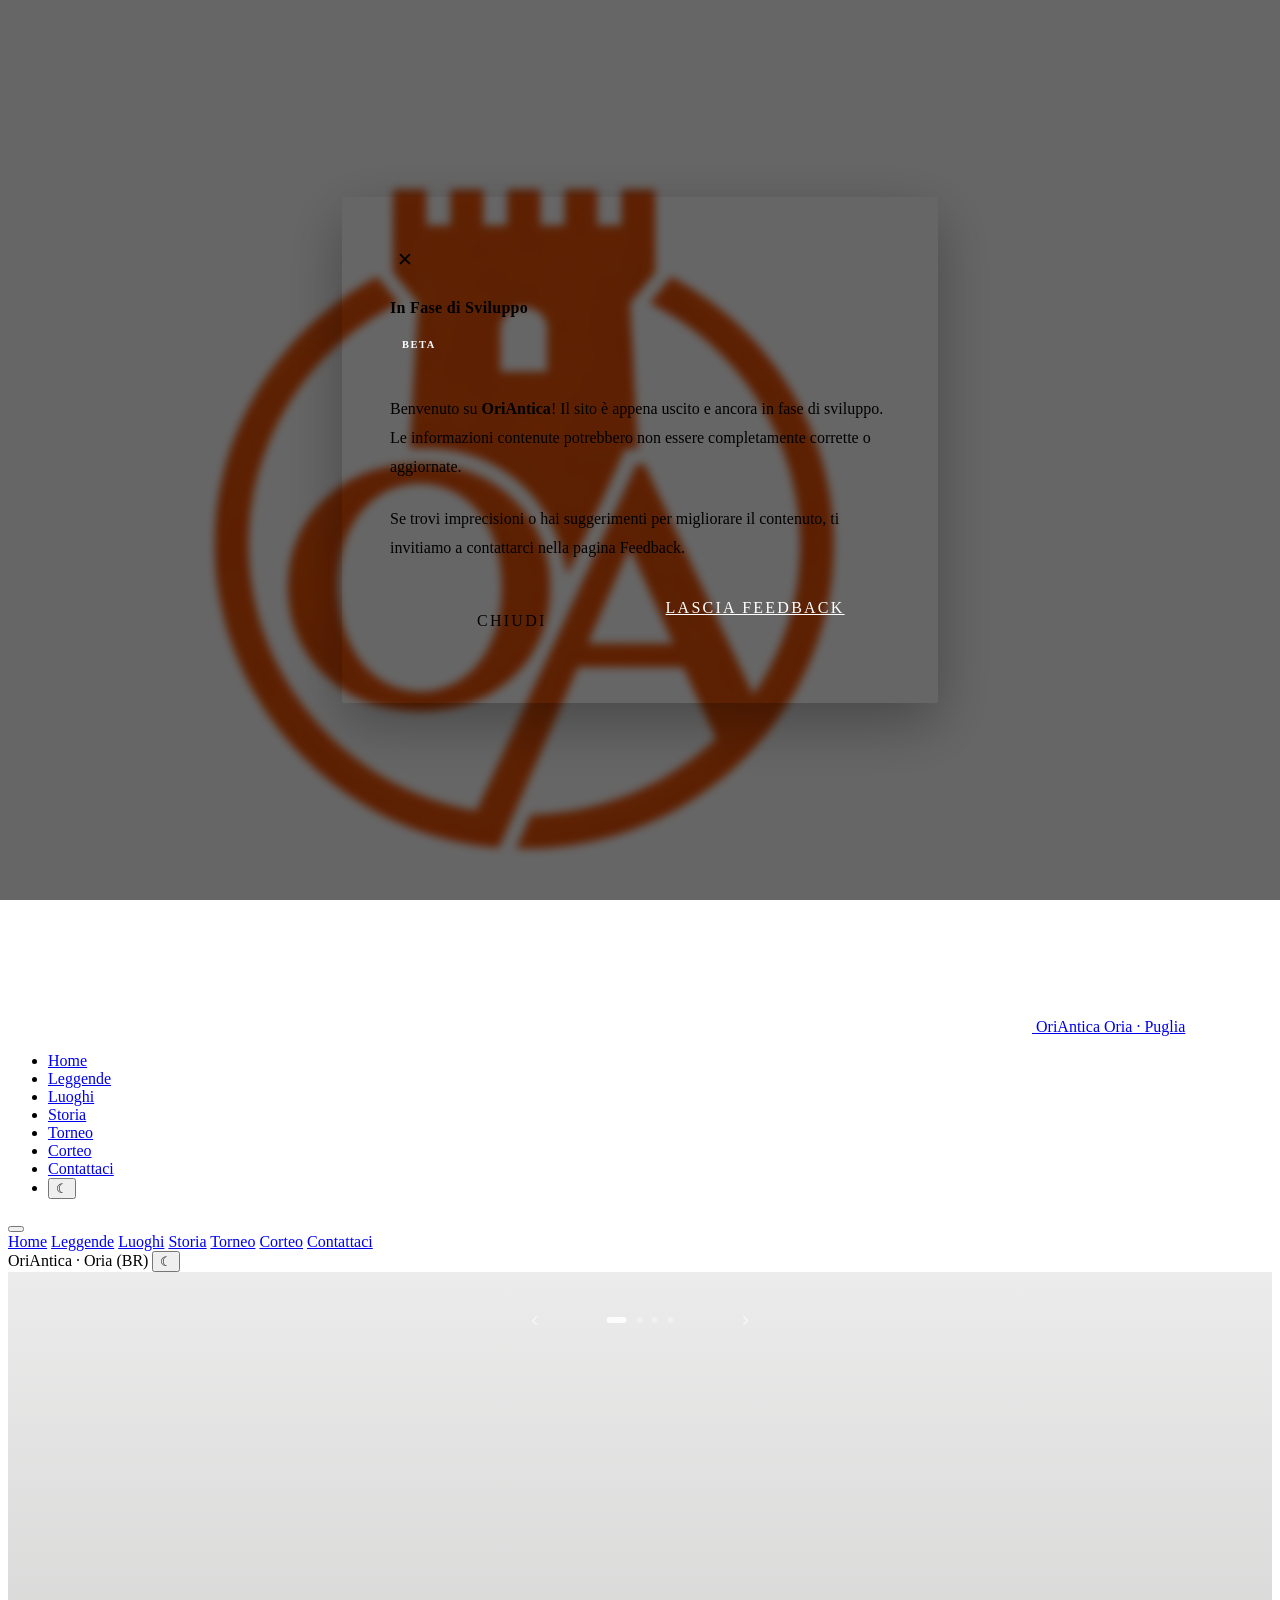
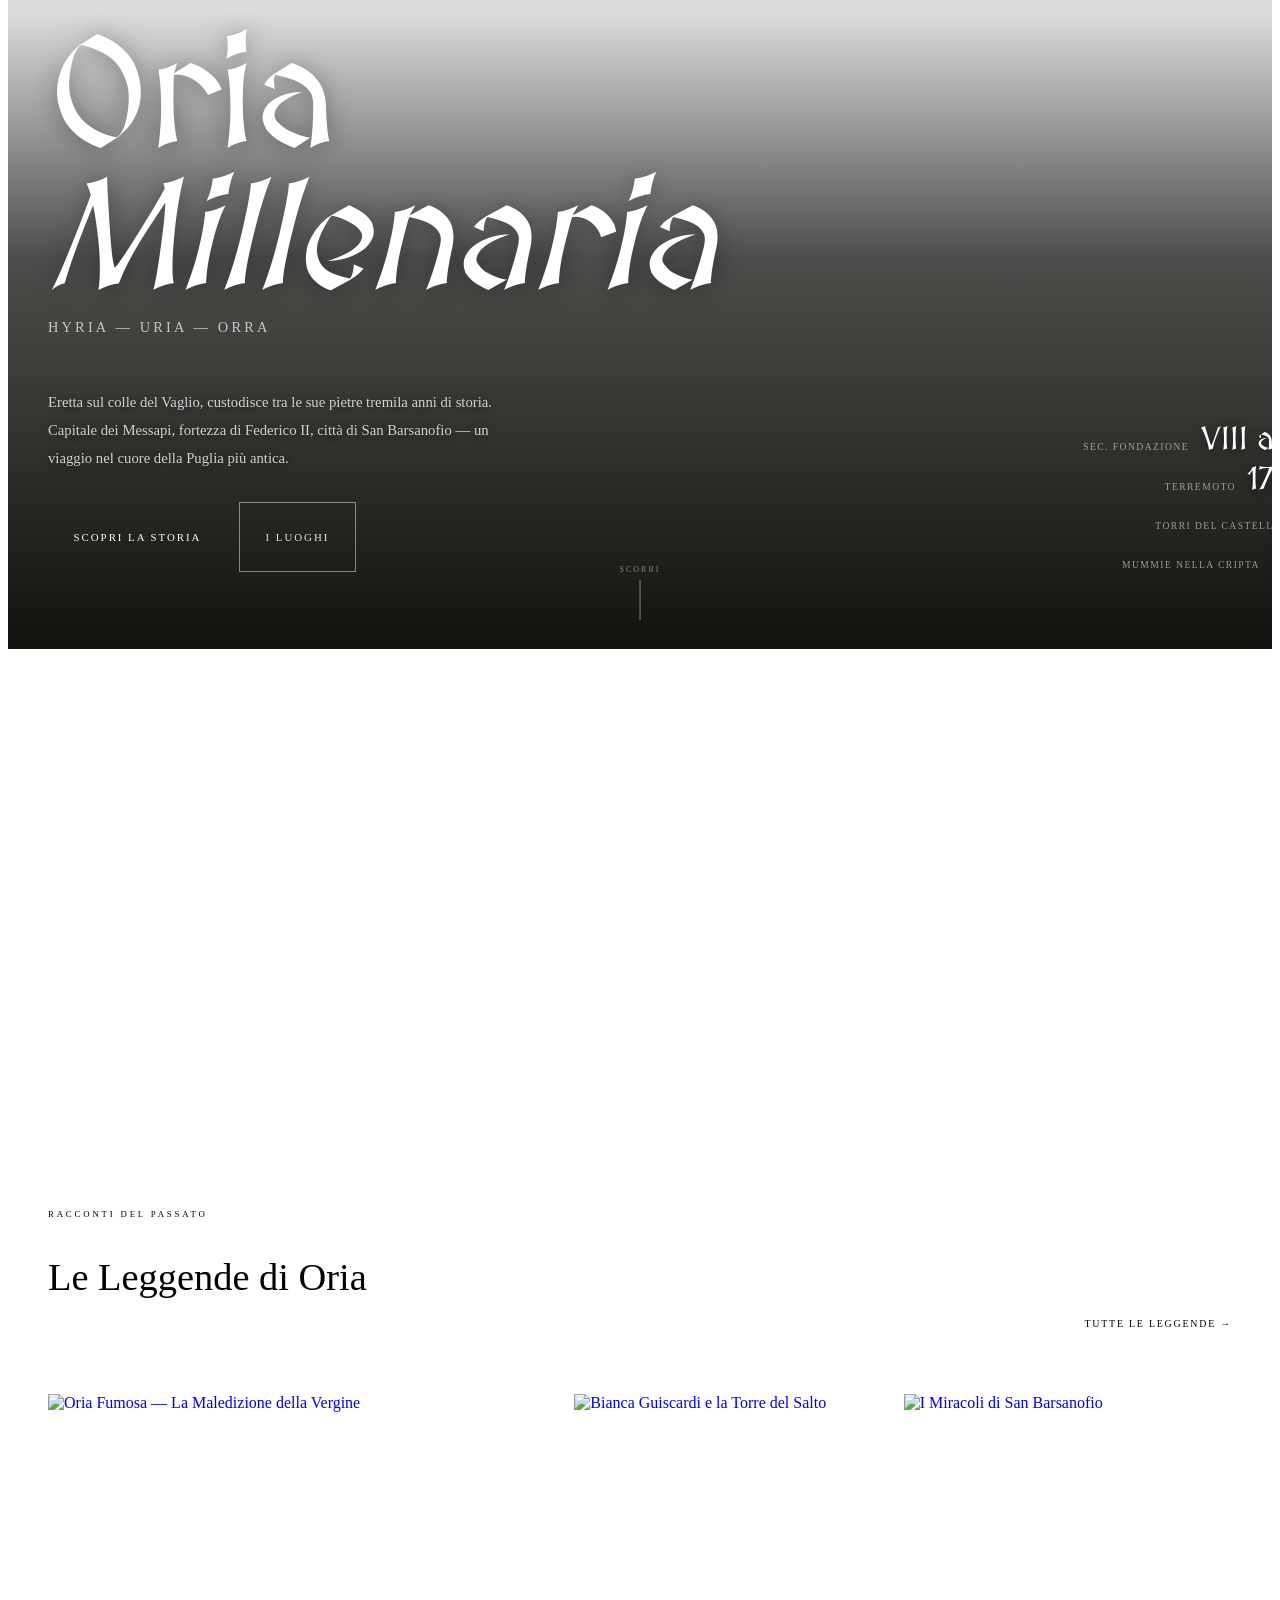
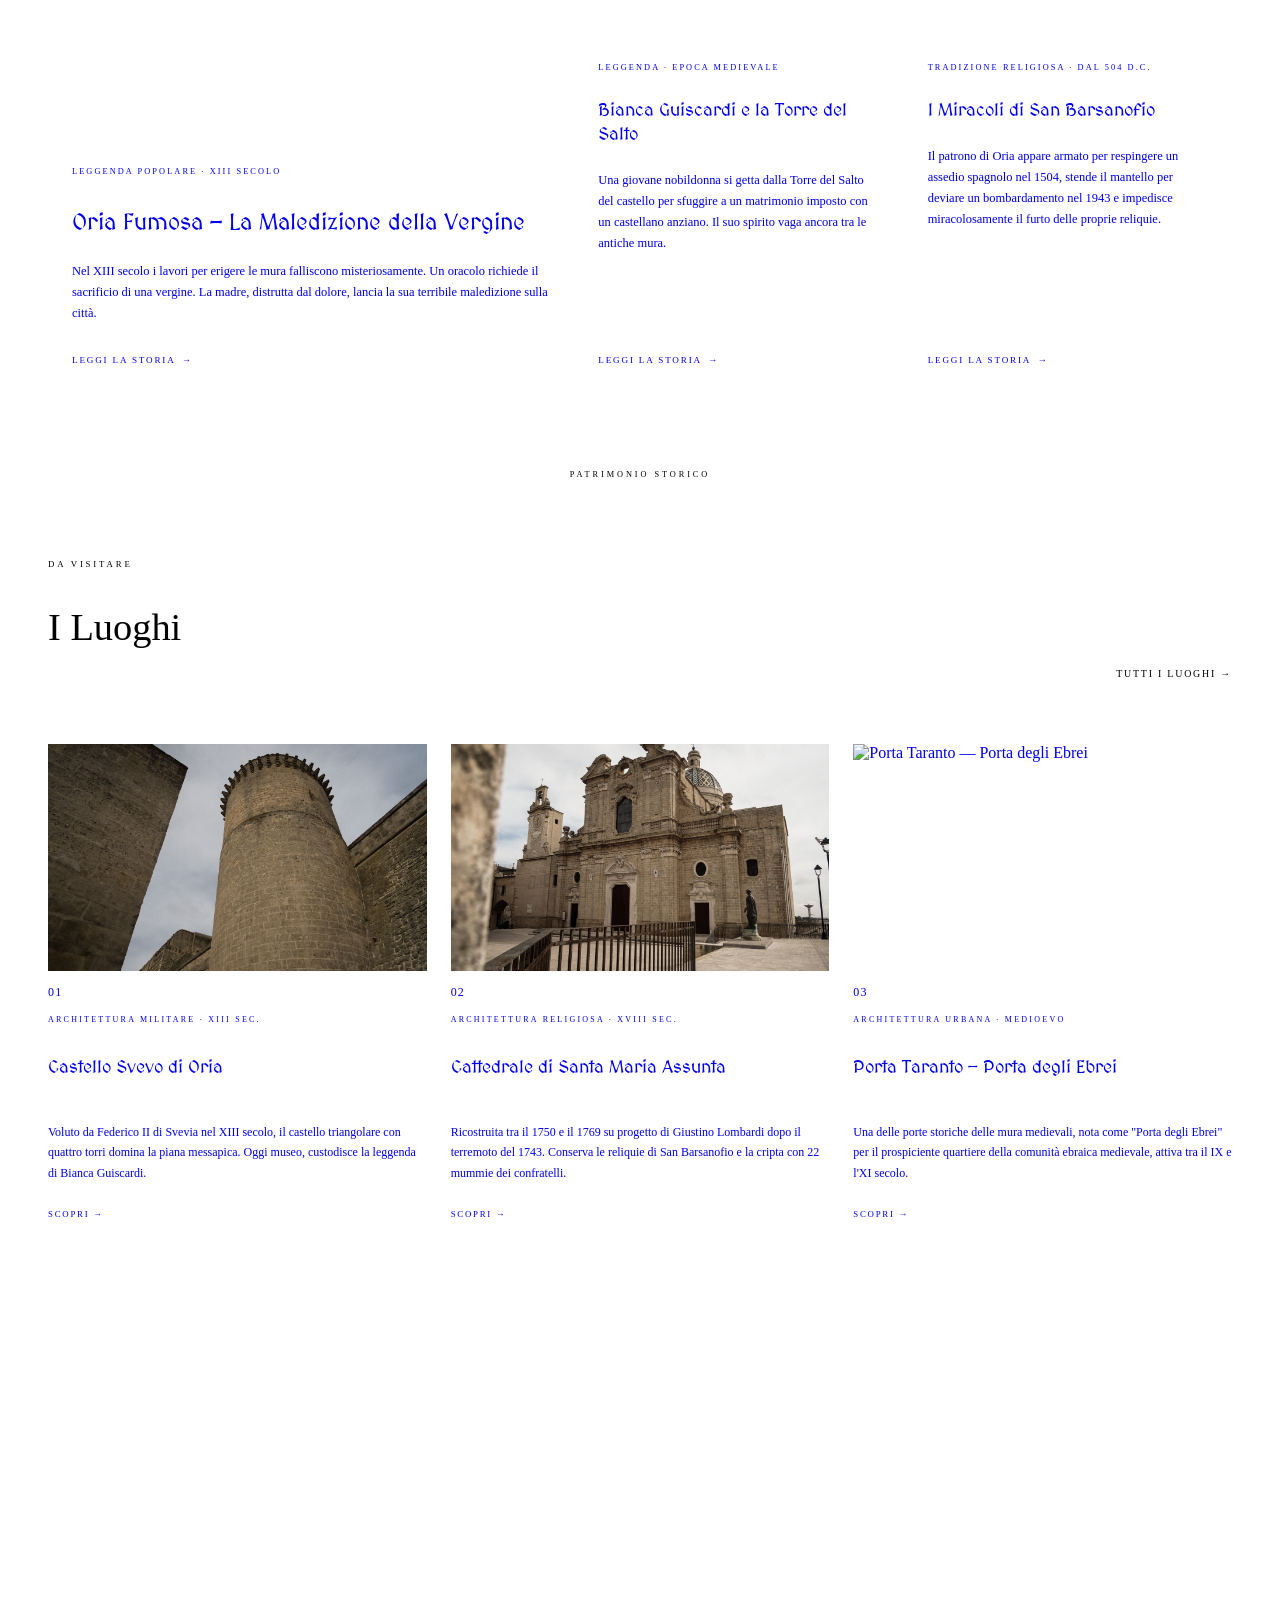
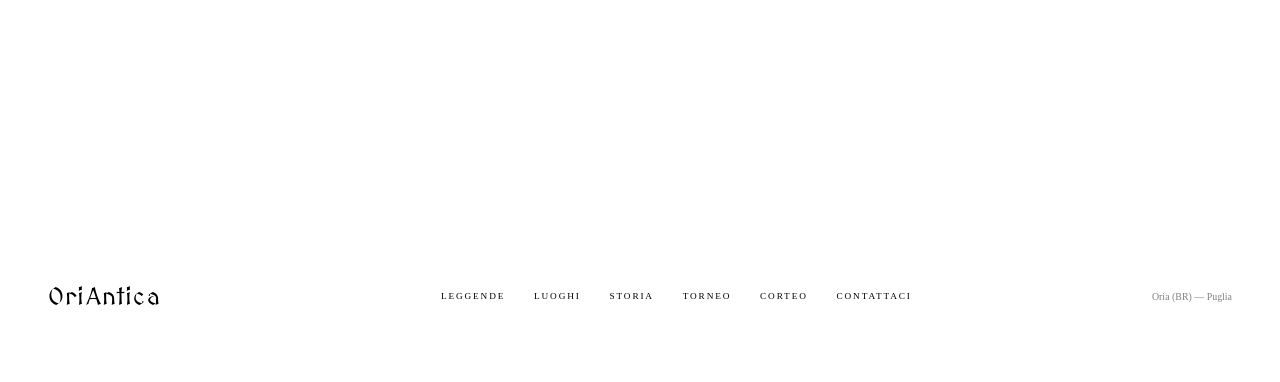
==== commit b0d01b03: "added carousel, image update and major fixes to layout" ====
--- a/index.html
+++ b/index.html
@@ -42,7 +42,78 @@
     background-position: center 30%;
     transform: scale(1);
   }
+  .hero-bg::before {
+    content: '';
+    position: absolute;
+    inset: 0;
+    background-size: cover;
+    background-position: center 30%;
+    opacity: 0;
+    transition: opacity 1.2s ease-in-out;
+  }
   .hero-full.loaded .hero-bg { transform: scale(1); }
+
+  /* Carousel Controls */
+  .carousel-controls {
+    position: absolute;
+    top: 2rem;
+    left: 50%;
+    transform: translateX(-50%);
+    display: flex;
+    align-items: center;
+    gap: 3.5rem;
+    z-index: 10;
+  }
+
+  .carousel-dots {
+    display: flex;
+    gap: 0.6rem;
+    align-items: center;
+  }
+
+  .carousel-dot {
+    width: 6px;
+    height: 6px;
+    border-radius: 50%;
+    background: rgba(255, 255, 255, 0.35);
+    border: none;
+    cursor: pointer;
+    padding: 0;
+    transition: background 0.3s, width 0.3s;
+  }
+
+  .carousel-dot.active {
+    background: rgba(255, 255, 255, 0.85);
+    width: 20px;
+    border-radius: 3px;
+  }
+
+  .carousel-dot:hover {
+    background: rgba(255, 255, 255, 0.6);
+  }
+
+  .carousel-arrow {
+    background: transparent;
+    border: none;
+    color: rgba(255, 255, 255, 0.6);
+    width: 32px;
+    height: 32px;
+    display: flex;
+    align-items: center;
+    justify-content: center;
+    cursor: pointer;
+    font-size: 1.4rem;
+    transition: color 0.3s;
+    padding: 0;
+  }
+
+  .carousel-arrow:hover {
+    color: rgba(255, 255, 255, 0.9);
+  }
+
+  .carousel-arrow:active {
+    transform: scale(0.92);
+  }
 
   .hero-full::after {
     content: '';
@@ -560,6 +631,65 @@
     opacity: .9;
   }
   </style>
+  <script>
+  const heroBgImages = [
+    './images/castello1.jpg',
+    './images/torre1.jpg',
+    './images/porta2.jpg',
+    './images/torri1.jpg'
+  ];
+  let currentImageIndex = 0;
+  let autoPlayInterval;
+
+  function goToImage(index) {
+    const bgElement = document.querySelector('.hero-bg');
+    if (!bgElement) return;
+    
+    currentImageIndex = (index + heroBgImages.length) % heroBgImages.length;
+    bgElement.style.backgroundImage = `url('${heroBgImages[currentImageIndex]}')`;
+    updateDots();
+    restartAutoPlay();
+  }
+
+  function nextImage() {
+    goToImage(currentImageIndex + 1);
+  }
+
+  function prevImage() {
+    goToImage(currentImageIndex - 1);
+  }
+
+  function updateDots() {
+    document.querySelectorAll('.carousel-dot').forEach((dot, idx) => {
+      dot.classList.toggle('active', idx === currentImageIndex);
+    });
+  }
+
+  function restartAutoPlay() {
+    clearInterval(autoPlayInterval);
+    autoPlayInterval = setInterval(nextImage, 8000);
+  }
+
+  document.addEventListener('DOMContentLoaded', () => {
+    // Genera dinamicamente i punti in base al numero di immagini
+    const dotsContainer = document.getElementById('carousel-dots-container');
+    heroBgImages.forEach((_, idx) => {
+      const dot = document.createElement('button');
+      dot.className = `carousel-dot ${idx === 0 ? 'active' : ''}`;
+      dot.setAttribute('aria-label', `Slide ${idx + 1}`);
+      dot.addEventListener('click', () => goToImage(idx));
+      dotsContainer.appendChild(dot);
+    });
+    
+    const prevBtn = document.getElementById('carousel-prev');
+    const nextBtn = document.getElementById('carousel-next');
+    
+    if (prevBtn) prevBtn.addEventListener('click', prevImage);
+    if (nextBtn) nextBtn.addEventListener('click', nextImage);
+    
+    restartAutoPlay();
+  });
+  </script>
 </head>
 <body data-page="home">
 
@@ -629,6 +759,12 @@
     <!-- ══ HERO ══ -->
     <div class="hero-full" id="hero">
       <div class="hero-bg" id="hero-bg"></div>
+
+      <div class="carousel-controls">
+        <button class="carousel-arrow" id="carousel-prev" aria-label="Immagine precedente">‹</button>
+        <div class="carousel-dots" id="carousel-dots-container"></div>
+        <button class="carousel-arrow" id="carousel-next" aria-label="Immagine successiva">›</button>
+      </div>
 
       <div class="hero-content">
         <h1 class="hero-title">
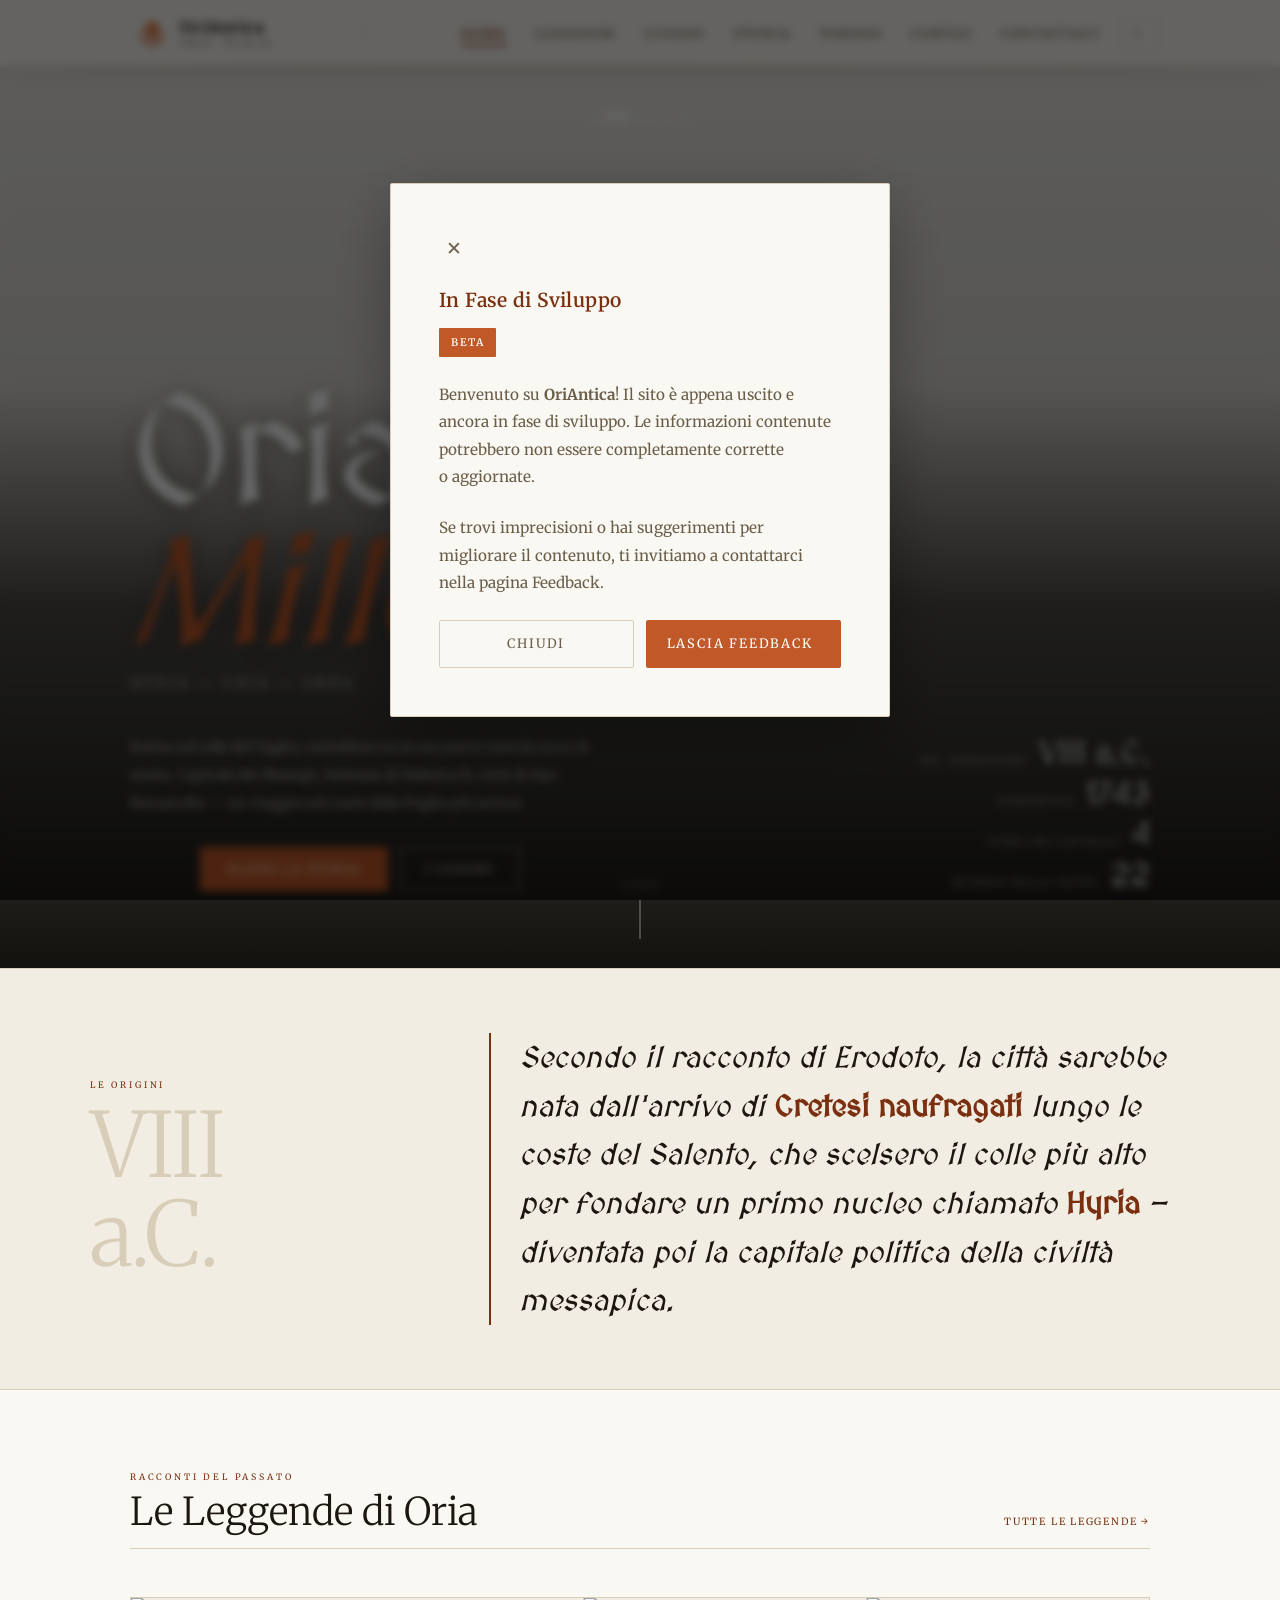
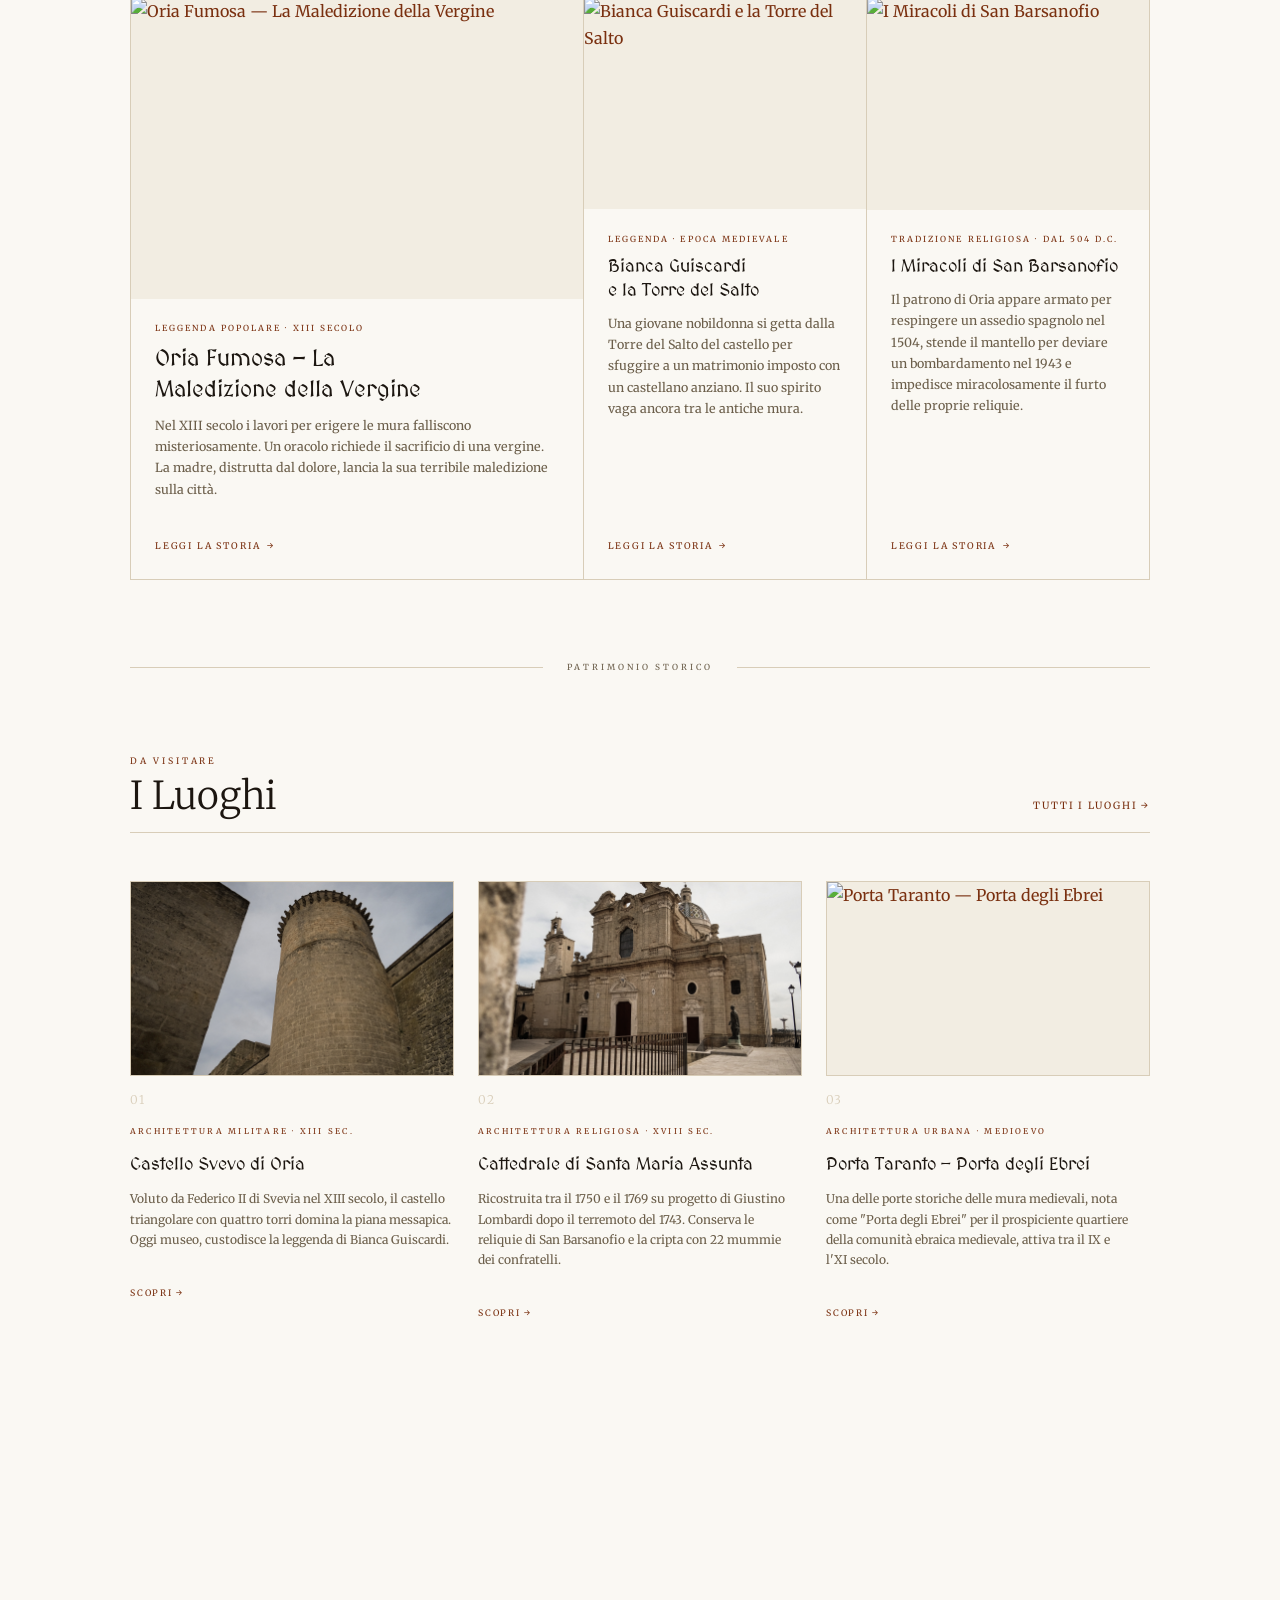
==== commit 52eca98c: "text fix" ====
--- a/index.html
+++ b/index.html
@@ -872,23 +872,6 @@
         </div>
       </div>
     </div>
-
-    <!-- ══ FOOTER ══ -->
-    <footer class="home-footer">
-      <div class="home-footer-inner">
-        <div class="footer-logo">Ori<span>Antica</span></div>
-        <ul class="home-footer-links">
-          <li><a href="leggende.html">Leggende</a></li>
-          <li><a href="luoghi.html">Luoghi</a></li>
-          <li><a href="storia.html">Storia</a></li>
-          <li><a href="torneo.html">Torneo</a></li>
-          <li><a href="corteo.html">Corteo</a></li>
-          <li><a href="feedback.html">Contattaci</a></li>
-        </ul>
-        <span class="footer-copy">Oria (BR) — Puglia</span>
-      </div>
-    </footer>
-
   </div><!-- /content -->
 
   <script src="data.js"></script>
--- a/style.css
+++ b/style.css
@@ -1,3 +1,273 @@
-/* style.css ottimizzato: stessa logica, ma con spazi/commenti ridotti.
-   In pratica il file reale sarebbe il tuo style.css attuale passato in un
-   CSS optimizer (csso/cssnano) mantenendo leggibilità dove serve. */
+@import url('https://fonts.googleapis.com/css2?family=Merriweather:ital,opsz,wght@0,18..144,300..900;1,18..144,300..900&display=swap');
+:root{--bg:#faf8f3;--bg-alt:#f2ede2;--border:#d8cdb8;--text:#1c1610;--text-dim:#6b5e4a;--accent:#7a3010;--accent2:#c05828;--nav-bg:rgba(250,248,243,0.82);--max-w:980px;--nav-h:68px;--space-1:.25rem;--space-2:.5rem;--space-3:.75rem;--space-4:1rem;--space-6:1.5rem;--space-8:2rem;--space-12:3rem;--space-16:4rem;--text-xs:clamp(.7rem,.65rem + .25vw,.8rem);--text-sm:clamp(.8rem,.75rem + .3vw,.95rem);--text-base:clamp(.9rem,.85rem + .3vw,1rem);--text-lg:clamp(1rem,.9rem + .5vw,1.2rem);--text-xl:clamp(1.2rem,1rem + 1vw,1.7rem);--text-2xl:clamp(1.6rem,1rem + 2vw,2.6rem);--text-hero:clamp(2.4rem,1rem + 5vw,5rem);}
+[data-theme=dark]{--bg:#141008;--bg-alt:#1e170d;--border:#3a2e1e;--text:#ede5d0;--text-dim:#8a7a62;--accent:#c05828;--accent2:#e07840;--nav-bg:rgba(20,16,8,.88);}
+*,*::before,*::after{box-sizing:border-box;margin:0;padding:0;}
+html{scroll-behavior:smooth;scroll-padding-top:var(--nav-h);-webkit-text-size-adjust:none;text-size-adjust:none;}
+body{font-family:'Merriweather',Georgia,serif;font-weight:400;font-size:var(--text-base);background:var(--bg);color:var(--text);transition:background .3s,color .3s;min-height:100dvh;-webkit-font-smoothing:antialiased;-moz-osx-font-smoothing:grayscale;line-height:1.7;overflow-x:hidden;word-break:break-word;overflow-wrap:break-word;}
+img,picture,video{display:block;max-width:100%;height:auto;}
+ul[role=list],ol[role=list]{list-style:none;}
+input,button,textarea,select{font:inherit;color:inherit;}
+p{margin-bottom:1.3rem;max-width:72ch;overflow-wrap:break-word;word-break:break-word;}
+a{color:var(--accent);text-decoration:none;}
+a:hover,a:focus{opacity:.75;}
+h1,h2,h3,h4,h5,h6{text-wrap:balance;line-height:1.15;text-align:left;overflow-wrap:break-word;word-break:break-word;}
+p,li{text-wrap:pretty;}
+:focus-visible{outline:2px solid var(--accent);outline-offset:3px;}
+@media(prefers-reduced-motion:reduce){*,*::before,*::after{animation-duration:.01ms!important;transition-duration:.01ms!important;scroll-behavior:auto!important;}}
+nav{position:fixed;top:0;left:0;right:0;z-index:200;height:var(--nav-h);background:var(--nav-bg);backdrop-filter:blur(14px) saturate(160%);-webkit-backdrop-filter:blur(14px) saturate(160%);border-bottom:1px solid var(--border);box-shadow:0 1px 0 0 rgba(122,48,16,.08),0 4px 24px rgba(0,0,0,.07);transition:background .3s,border-color .3s,box-shadow .3s;}
+nav::after{content:'';position:absolute;bottom:0;left:0;right:0;height:2px;background:linear-gradient(90deg,transparent 0%,var(--accent) 30%,var(--accent2) 60%,transparent 100%);opacity:.25;pointer-events:none;}
+.nav-wrap{max-width:var(--max-w);margin:0 auto;padding:0 var(--space-8);height:100%;display:flex;align-items:center;justify-content:space-between;gap:var(--space-4);}
+.nav-logo{font-family:'Merriweather',Georgia,serif;font-size:var(--text-base);font-weight:700;color:var(--text);text-decoration:none;letter-spacing:.04em;display:flex;align-items:center;gap:10px;padding:var(--space-2) var(--space-3);min-height:44px;flex-shrink:0;position:relative;transition:color .2s;}
+.nav-logo::before{content:'';position:absolute;left:0;bottom:6px;width:100%;height:1px;background:var(--accent);transform:scaleX(0);transform-origin:left;transition:transform .3s ease;}
+.nav-logo:hover{color:var(--accent);opacity:1;}
+.nav-logo:hover::before{transform:scaleX(1);}
+.nav-logo-word{display:flex;flex-direction:column;line-height:1.1;}
+.nav-logo-main{font-family:'Merriweather',Georgia,serif;font-size:1rem;font-weight:700;letter-spacing:.08em;color:var(--text);transition:color .2s;}
+.nav-logo:hover .nav-logo-main{color:var(--accent);}
+.nav-logo-sub{font-size:.56rem;letter-spacing:.28em;text-transform:uppercase;color:var(--text-dim);font-weight:400;margin-top:2px;}
+.nav-logo img{height:36px;width:auto;border-radius:2px;transition:transform .3s ease,opacity .2s;filter:drop-shadow(0 1px 3px rgba(0,0,0,.15));}
+.nav-logo:hover img{transform:scale(1.1) rotate(-2deg);opacity:.9;}
+.nav-divider{width:1px;height:24px;background:var(--border);flex-shrink:0;opacity:.7;}
+.nav-links{display:flex;align-items:center;gap:0;list-style:none;}
+.nav-links li{position:relative;}
+.nav-links a{font-size:.78rem;font-weight:600;letter-spacing:.14em;text-transform:uppercase;color:var(--text-dim);text-decoration:none;padding:.5rem .85rem;min-height:44px;display:flex;align-items:center;transition:color .2s;white-space:nowrap;position:relative;}
+.nav-links a::after{content:'';position:absolute;bottom:10px;left:.85rem;right:.85rem;height:1.5px;background:var(--accent2);transform:scaleX(0);transform-origin:center;transition:transform .25s ease;}
+.nav-links a:hover{color:var(--text);opacity:1;}
+.nav-links a:hover::after{transform:scaleX(1);}
+.nav-links a.active{color:var(--accent);}
+.nav-links a.active::after{transform:scaleX(1);background:var(--accent);height:2px;}
+.theme-btn{background:none;border:1px solid var(--border);color:var(--text-dim);cursor:pointer;padding:.32rem .58rem;font-size:.9rem;min-width:36px;min-height:36px;display:flex;align-items:center;justify-content:center;line-height:1;transition:border-color .2s,color .2s,background .2s;margin-left:.5rem;flex-shrink:0;border-radius:2px;}
+.theme-btn:hover{border-color:var(--accent);color:var(--accent);background:rgba(122,48,16,.06);}
+.nav-hamburger{display:none;background:none;border:1px solid var(--border);color:var(--text-dim);cursor:pointer;padding:.3rem .5rem;min-width:44px;min-height:44px;align-items:center;justify-content:center;flex-direction:column;gap:5px;transition:border-color .2s,color .2s;flex-shrink:0;border-radius:2px;}
+.nav-hamburger:hover{border-color:var(--accent);color:var(--accent);}
+.nav-hamburger span{display:block;width:20px;height:1.5px;background:currentColor;transition:transform .3s,opacity .3s;transform-origin:center;}
+.nav-hamburger.open span:nth-child(1){transform:translateY(6.5px) rotate(45deg);}
+.nav-hamburger.open span:nth-child(2){opacity:0;transform:scaleX(0);}
+.nav-hamburger.open span:nth-child(3){transform:translateY(-6.5px) rotate(-45deg);}
+
+/* ── MENU MOBILE: sfondo opaco + blur forte ── */
+.nav-mobile{
+  display:none;
+  position:fixed;
+  top:var(--nav-h);
+  left:0;
+  right:0;
+  bottom:0;
+  height:calc(100dvh - var(--nav-h));
+  overflow-y:auto;
+  z-index:199;
+  padding:var(--space-4) var(--space-6);
+  flex-direction:column;
+  gap:0;
+  /* Sfondo molto opaco: copre quasi completamente il contenuto sottostante */
+  background:rgba(250,248,243,.97);
+  backdrop-filter:blur(32px) saturate(180%);
+  -webkit-backdrop-filter:blur(32px) saturate(180%);
+  border-bottom:none;
+  box-shadow:0 8px 40px rgba(0,0,0,.22);
+  transition:background .3s;
+}
+[data-theme=dark] .nav-mobile{
+  background:rgba(14,10,4,.97);
+  backdrop-filter:blur(32px) saturate(180%);
+  -webkit-backdrop-filter:blur(32px) saturate(180%);
+}
+.nav-mobile.open{display:flex;}
+.nav-mobile a{
+  font-size:var(--text-base);
+  font-weight:600;
+  letter-spacing:.12em;
+  text-transform:uppercase;
+  color:var(--text);
+  text-decoration:none;
+  padding:.9rem .5rem;
+  min-height:48px;
+  display:flex;
+  align-items:center;
+  border-bottom:1px solid var(--border);
+  transition:color .2s,padding-left .2s;
+}
+.nav-mobile a:last-of-type{border-bottom:none;}
+.nav-mobile a:hover,.nav-mobile a.active{color:var(--accent);padding-left:.85rem;opacity:1;}
+
+/* Footer menu mobile con tasto tema ben visibile */
+.nav-mobile-footer{
+  display:flex;
+  align-items:center;
+  justify-content:space-between;
+  padding-top:var(--space-4);
+  margin-top:var(--space-2);
+  border-top:1px solid var(--border);
+  gap:1rem;
+}
+.nav-mobile-footer span{font-size:var(--text-xs);color:var(--text-dim);letter-spacing:.08em;}
+/* theme-btn visibile nel menu mobile */
+.nav-mobile-footer .theme-btn{
+  min-width:44px;
+  min-height:44px;
+  font-size:1rem;
+  background:var(--bg-alt);
+  border:1px solid var(--border);
+  color:var(--text);
+  display:inline-flex;
+  align-items:center;
+  justify-content:center;
+  margin-left:0;
+}
+.nav-mobile-footer .theme-btn:hover{
+  border-color:var(--accent);
+  color:var(--accent);
+  background:rgba(122,48,16,.08);
+}
+
+.content{padding-top:var(--nav-h);}
+.hero{max-width:var(--max-w);margin:0 auto;padding:clamp(3rem,8vw,5.5rem) var(--space-8) clamp(2.5rem,6vw,4rem);border-bottom:1px solid var(--border);text-align:center;}
+.hero-kicker{font-size:var(--text-xs);letter-spacing:.35em;text-transform:uppercase;color:var(--text-dim);display:block;margin-bottom:1.4rem;}
+.hero h1{font-size:var(--text-hero);font-weight:400;line-height:1;letter-spacing:.02em;margin-bottom:.5rem;}
+.hero-sub{font-size:var(--text-sm);color:var(--text-dim);font-style:italic;margin-bottom:2.2rem;}
+.hero-desc{max-width:560px;font-size:var(--text-base);line-height:1.9;color:var(--text-dim);margin:0 auto 2.5rem;}
+.hero-btns{display:flex;gap:.7rem;flex-wrap:wrap;justify-content:center;}
+.btn{font-family:'Merriweather',Georgia,serif;font-size:var(--text-xs);letter-spacing:.14em;text-transform:uppercase;padding:.65rem 1.4rem;min-height:44px;cursor:pointer;border:1px solid;background:none;transition:all .2s;text-decoration:none;display:inline-flex;align-items:center;justify-content:center;white-space:nowrap;}
+.btn-solid{background:var(--accent);border-color:var(--accent);color:var(--bg);}
+.btn-solid:hover{opacity:.82;}
+.btn-ghost{border-color:var(--border);color:var(--text-dim);}
+.btn-ghost:hover{border-color:var(--accent);color:var(--accent);opacity:1;}
+.stats-band{background:var(--bg-alt);border-bottom:1px solid var(--border);transition:background .3s,border-color .3s;}
+.stats-inner{max-width:var(--max-w);margin:0 auto;padding:2.2rem var(--space-8);display:flex;gap:clamp(1.5rem,4vw,3rem);flex-wrap:wrap;}
+.stat-n{font-size:var(--text-xl);font-weight:600;color:var(--accent);display:block;line-height:1;}
+.stat-l{font-size:var(--text-xs);color:var(--text-dim);margin-top:.2rem;display:block;}
+.sec{max-width:var(--max-w);margin:0 auto;padding:clamp(2.5rem,6vw,3.5rem) var(--space-8);}
+.sec-label{font-size:var(--text-xs);letter-spacing:.3em;text-transform:uppercase;color:var(--text-dim);display:block;margin-bottom:.45rem;}
+.sec h2{font-size:var(--text-lg);font-weight:400;padding-bottom:.9rem;border-bottom:1px solid var(--border);margin-bottom:2rem;}
+.sec-more{margin-top:2rem;}
+.grid{display:grid;grid-template-columns:repeat(auto-fill,minmax(min(265px,100%),1fr));border-top:1px solid var(--border);border-left:1px solid var(--border);}
+.card{border-right:1px solid var(--border);border-bottom:1px solid var(--border);padding:1.4rem;cursor:pointer;transition:background .18s;background:var(--bg);text-decoration:none;color:inherit;display:block;}
+.card:hover{background:var(--bg-alt);}
+.card-thumb{width:100%;aspect-ratio:3/2;background:var(--bg-alt);border:1px solid var(--border);display:flex;flex-direction:column;align-items:center;justify-content:center;gap:.35rem;margin-bottom:1.1rem;overflow:hidden;}
+.card-thumb img{width:100%;height:100%;object-fit:cover;display:block;}
+.card-thumb .ph-icon{font-size:1.4rem;opacity:.2;}
+.card-thumb .ph-txt{font-size:var(--text-xs);color:var(--text-dim);text-align:center;padding:0 .6rem;opacity:.55;line-height:1.5;}
+.card-kicker{font-size:var(--text-xs);letter-spacing:.22em;text-transform:uppercase;color:var(--text-dim);display:block;margin-bottom:.4rem;}
+.card h3{font-size:var(--text-base);font-weight:400;line-height:1.35;margin-bottom:.6rem;}
+.card p{font-size:var(--text-sm);line-height:1.72;color:var(--text-dim);display:-webkit-box;-webkit-line-clamp:3;-webkit-box-orient:vertical;overflow:hidden;margin-bottom:0;}
+.card-more{margin-top:.9rem;font-size:var(--text-xs);letter-spacing:.18em;text-transform:uppercase;color:var(--accent);}
+.page-top{max-width:var(--max-w);margin:0 auto;padding:clamp(2.5rem,6vw,4rem) var(--space-8) 2rem;border-bottom:1px solid var(--border);}
+.page-kicker{font-size:var(--text-xs);letter-spacing:.32em;text-transform:uppercase;color:var(--text-dim);display:block;margin-bottom:.55rem;}
+.page-top h1{font-size:var(--text-2xl);font-weight:400;line-height:1.1;}
+.page-top p{font-size:var(--text-sm);color:var(--text-dim);font-style:italic;margin-top:.5rem;margin-bottom:0;}
+.carousel{position:relative;overflow:hidden;background:#000;}
+.carousel-track{display:flex;transition:transform .5s cubic-bezier(.4,0,.2,1);will-change:transform;}
+.carousel-slide{flex:0 0 100%;position:relative;}
+.carousel-slide img{width:100%;height:100%;object-fit:cover;display:block;opacity:.92;}
+.carousel-caption{position:absolute;bottom:0;left:0;right:0;padding:clamp(1rem,3vw,1.5rem) clamp(1rem,4vw,2rem);background:linear-gradient(transparent,rgba(0,0,0,.7));color:#fff;}
+.carousel-caption h3{font-size:var(--text-sm);font-weight:400;margin-bottom:.2rem;}
+.carousel-caption p{font-size:var(--text-xs);opacity:.75;font-style:italic;margin-bottom:0;}
+.carousel-prev,.carousel-next{position:absolute;top:50%;transform:translateY(-50%);background:rgba(0,0,0,.45);border:1px solid rgba(255,255,255,.2);color:#fff;font-size:1.1rem;cursor:pointer;padding:.6rem .9rem;min-width:44px;min-height:44px;display:flex;align-items:center;justify-content:center;transition:background .2s;z-index:5;line-height:1;}
+.carousel-prev:hover,.carousel-next:hover{background:rgba(0,0,0,.7);}
+.carousel-prev{left:.75rem;}
+.carousel-next{right:.75rem;}
+.carousel-dots{position:absolute;bottom:.8rem;left:50%;transform:translateX(-50%);display:flex;gap:.4rem;z-index:5;}
+.carousel-dot{width:8px;height:8px;border-radius:50%;background:rgba(255,255,255,.4);border:none;cursor:pointer;padding:0;transition:background .2s,transform .2s;}
+.carousel-dot.active{background:#fff;transform:scale(1.3);}
+.carousel-home,.carousel-page{aspect-ratio:16/9;}
+.home-photo-duo{max-width:var(--max-w);margin:0 auto;padding:0 var(--space-8);display:grid;grid-template-columns:1fr 1fr;gap:1rem;}
+.home-photo-duo img{width:100%;aspect-ratio:4/3;object-fit:cover;display:block;}
+.detail{max-width:var(--max-w);margin:0 auto;padding:3rem var(--space-8) 5rem;display:grid;grid-template-columns:1fr 230px;gap:3.5rem;align-items:start;}
+.back-btn{font-family:'Merriweather',Georgia,serif;font-size:var(--text-xs);letter-spacing:.18em;text-transform:uppercase;color:var(--text-dim);background:none;border:none;cursor:pointer;display:inline-flex;align-items:center;gap:.35rem;margin-bottom:1.8rem;padding:var(--space-2) 0;min-height:44px;transition:color .2s;text-decoration:none;}
+.back-btn:hover{color:var(--accent);opacity:1;}
+.detail-img{width:100%;overflow:hidden;border:1px solid var(--border);margin-bottom:1.6rem;background:var(--bg-alt);display:block;}
+.detail-img img{width:100%;height:auto;object-fit:unset;display:block;}
+.detail-kicker{font-size:var(--text-xs);letter-spacing:.28em;text-transform:uppercase;color:var(--text-dim);display:block;margin-bottom:.55rem;}
+.detail-main h2{font-size:var(--text-xl);font-weight:400;line-height:1.15;margin-bottom:1.6rem;padding-bottom:1rem;border-bottom:1px solid var(--border);}
+.body-text{font-size:var(--text-base);line-height:1.95;color:var(--text-dim);}
+.body-text p{margin-bottom:1.1rem;}
+.body-text p:first-of-type::first-letter{font-size:2.6rem;float:left;line-height:.88;margin:.05rem .4rem 0 0;color:var(--accent);}
+.body-text blockquote{margin:1.4rem 0;padding:.7rem 1.1rem;border-left:2px solid var(--accent);font-style:italic;color:var(--text);}
+.body-text h3{font-size:var(--text-sm);font-weight:400;color:var(--text);margin:1.7rem 0 .65rem;}
+.img2{width:100%;aspect-ratio:16/9;border:1px solid var(--border);margin:1.4rem 0;overflow:hidden;background:var(--bg-alt);display:flex;align-items:center;justify-content:center;}
+.img2 img{width:100%;height:100%;object-fit:cover;}
+.img2 .ph-icon{font-size:1.4rem;opacity:.18;}
+.img2 .ph-txt{font-size:var(--text-xs);color:var(--text-dim);opacity:.48;text-align:center;padding:0 .8rem;margin-bottom:0;}
+.sbox{border:1px solid var(--border);margin-bottom:.8rem;}
+.sbox-title{font-size:var(--text-xs);letter-spacing:.22em;text-transform:uppercase;color:var(--text-dim);padding:.6rem .85rem;border-bottom:1px solid var(--border);background:var(--bg-alt);display:block;transition:background .3s;}
+.sinfo{list-style:none;}
+.sinfo li{display:flex;gap:.4rem;padding:.5rem .85rem;border-bottom:1px solid var(--border);font-size:var(--text-sm);color:var(--text-dim);min-height:40px;align-items:flex-start;}
+.sinfo li:last-child{border-bottom:none;}
+.sinfo strong{color:var(--text);font-weight:500;min-width:70px;flex-shrink:0;}
+.snav{list-style:none;}
+.snav button{display:block;width:100%;text-align:left;font-size:var(--text-sm);color:var(--text-dim);background:none;border:none;border-bottom:1px solid var(--border);padding:.6rem .85rem;min-height:44px;cursor:pointer;transition:color .18s,background .18s;}
+.snav li:last-child button{border-bottom:none;}
+.snav button:hover{color:var(--accent);background:var(--bg-alt);}
+.prose{max-width:700px;margin:0 auto;padding:clamp(2rem,5vw,3.5rem) var(--space-8) clamp(3rem,7vw,5rem);}
+.programma,.feedback-wrap{text-align:left;}
+.prose h2{font-size:var(--text-lg);font-weight:400;margin:2.5rem 0 .85rem;padding-bottom:.55rem;border-bottom:1px solid var(--border);}
+.prose p{font-size:var(--text-base);line-height:1.95;color:var(--text-dim);margin-bottom:1.1rem;}
+.prose blockquote{border-left:2px solid var(--accent);padding:.65rem 1.1rem;margin:1.4rem 0;font-style:italic;color:var(--text);}
+.prose hr{border:none;border-top:1px solid var(--border);margin:2.5rem 0;}
+.prose-img{width:100%;background:var(--bg-alt);border:1px solid var(--border);margin:2rem 0;text-align:center;}
+.prose-img img{max-width:100%;height:auto;object-fit:contain;display:inline-block;width:100%;}
+.prose-img .ph-icon{font-size:1.6rem;opacity:.2;}
+.prose-img .ph-txt{font-size:var(--text-xs);color:var(--text-dim);opacity:.5;text-align:center;padding:0 1rem;margin-bottom:0;}
+.torneo-intro{max-width:var(--max-w);margin:0 auto;padding:3rem var(--space-8);display:grid;grid-template-columns:1fr 1fr;gap:3rem;align-items:start;border-bottom:1px solid var(--border);}
+.torneo-intro-text h2{font-size:var(--text-lg);font-weight:400;margin-bottom:1rem;padding-bottom:.7rem;border-bottom:1px solid var(--border);}
+.torneo-intro-text p{font-size:var(--text-base);line-height:1.9;color:var(--text-dim);margin-bottom:1rem;}
+.torneo-intro-img{aspect-ratio:4/3;border:1px solid var(--border);overflow:hidden;background:var(--bg-alt);}
+.torneo-intro-img img{width:100%;height:100%;object-fit:cover;display:block;}
+.programma{max-width:var(--max-w);margin:0 auto;padding:3rem var(--space-8);}
+.programma h2{font-size:var(--text-lg);font-weight:400;padding-bottom:.8rem;border-bottom:1px solid var(--border);margin-bottom:2rem;}
+.programma-grid{display:grid;grid-template-columns:repeat(auto-fill,minmax(min(220px,100%),1fr));gap:1px;border:1px solid var(--border);}
+.programma-item{padding:1.2rem 1.4rem;border-right:1px solid var(--border);border-bottom:1px solid var(--border);background:var(--bg);}
+.programma-item .ora{font-size:var(--text-xs);letter-spacing:.2em;text-transform:uppercase;color:var(--accent);display:block;margin-bottom:.3rem;}
+.programma-item h3{font-size:var(--text-base);font-weight:400;margin-bottom:.4rem;}
+.programma-item p{font-size:var(--text-sm);line-height:1.65;color:var(--text-dim);}
+.rioni-grid{display:grid;grid-template-columns:repeat(auto-fill,minmax(min(210px,100%),1fr));border-top:1px solid var(--border);border-left:1px solid var(--border);}
+.rione-card{border-right:1px solid var(--border);border-bottom:1px solid var(--border);padding:1.4rem;background:var(--bg);}
+.rione-colore{width:32px;height:6px;border-radius:1px;margin-bottom:.9rem;}
+.rione-card h3{font-size:var(--text-base);font-weight:400;margin-bottom:.4rem;}
+.rione-card p{font-size:var(--text-sm);line-height:1.65;color:var(--text-dim);}
+.corteo-timeline{max-width:720px;margin:0 auto;padding:clamp(2rem,5vw,3rem) var(--space-8);}
+.corteo-timeline h2{font-size:var(--text-lg);font-weight:400;padding-bottom:.7rem;border-bottom:1px solid var(--border);margin-bottom:2.5rem;}
+.timeline{position:relative;padding-left:2rem;}
+.timeline::before{content:'';position:absolute;left:5px;top:0;bottom:0;width:1px;background:var(--border);}
+.tl-item{position:relative;margin-bottom:2.5rem;}
+.tl-dot{position:absolute;left:-2rem;top:.2rem;width:10px;height:10px;border-radius:50%;background:var(--accent);border:2px solid var(--bg);box-shadow:0 0 0 1px var(--accent);}
+.tl-label{font-size:var(--text-xs);letter-spacing:.25em;text-transform:uppercase;color:var(--accent);display:block;margin-bottom:.3rem;}
+.tl-item h3{font-size:var(--text-base);font-weight:400;margin-bottom:.5rem;}
+.tl-item p{font-size:var(--text-sm);line-height:1.8;color:var(--text-dim);margin-bottom:0;}
+.feedback-wrap{max-width:680px;margin:0 auto;padding:clamp(2rem,5vw,3rem) var(--space-8) clamp(3rem,7vw,5rem);}
+.feedback-wrap h2{font-size:var(--text-lg);font-weight:400;padding-bottom:.7rem;border-bottom:1px solid var(--border);margin-bottom:2rem;}
+.feedback-wrap p{font-size:var(--text-base);line-height:1.9;color:var(--text-dim);margin-bottom:1.5rem;}
+.form-group{margin-bottom:1.4rem;}
+.form-group label{font-size:var(--text-xs);letter-spacing:.18em;text-transform:uppercase;color:var(--text-dim);display:block;margin-bottom:.5rem;}
+.form-group input,.form-group select,.form-group textarea{width:100%;padding:.75rem 1rem;background:var(--bg-alt);border:1px solid var(--border);color:var(--text);font-family:'Merriweather',Georgia,serif;font-size:var(--text-sm);min-height:44px;transition:border-color .2s;appearance:none;-webkit-appearance:none;border-radius:0;}
+.form-group input:focus,.form-group select:focus,.form-group textarea:focus{outline:none;border-color:var(--accent);}
+.form-group textarea{resize:vertical;min-height:140px;}
+.form-row{display:grid;grid-template-columns:1fr 1fr;gap:1rem;}
+.feedback-success{display:none;padding:1.2rem 1.5rem;border:1px solid var(--border);background:var(--bg-alt);font-size:var(--text-sm);color:var(--text-dim);margin-top:1.5rem;font-style:italic;}
+.feedback-success.show{display:block;}
+footer{border-top:1px solid var(--border);background:var(--bg-alt);transition:background .3s,border-color .3s;}
+.footer-inner{max-width:var(--max-w);margin:0 auto;padding:1.6rem var(--space-8);display:flex;align-items:center;justify-content:space-between;flex-wrap:wrap;gap:.8rem;}
+.footer-inner>span{font-size:var(--text-xs);letter-spacing:.1em;color:var(--text-dim);}
+.footer-links{list-style:none;display:flex;gap:0;flex-wrap:wrap;}
+.footer-links a{font-size:var(--text-xs);letter-spacing:.1em;text-transform:uppercase;color:var(--text-dim);text-decoration:none;padding:.35rem .55rem;min-height:44px;display:flex;align-items:center;transition:color .18s;}
+.footer-links a:hover{color:var(--accent);opacity:1;}
+.reveal{opacity:0;transform:translateY(10px);transition:opacity .4s ease,transform .4s ease;}
+.reveal.in{opacity:1;transform:none;}
+.fonte{font-size:var(--text-xs);color:var(--text-dim);border-top:1px solid var(--border);padding-top:.9rem;margin-top:2rem;opacity:.7;}
+@media(max-width:900px){.nav-wrap{padding:0 var(--space-6);}.detail{grid-template-columns:1fr;gap:2rem;padding:2rem var(--space-6) 4rem;}.detail .sidebar{order:-1;display:grid;grid-template-columns:repeat(auto-fill,minmax(200px,1fr));gap:.8rem;}.detail .sidebar .sbox{margin-bottom:0;}.torneo-intro{grid-template-columns:1fr;gap:2rem;}}
+@media(max-width:768px){.nav-links{display:none;}.nav-divider{display:none;}.nav-hamburger{display:flex;}.nav-wrap{padding:0 var(--space-4);}.hero,.sec,.page-top,.programma,.corteo-timeline,.feedback-wrap,.prose,.home-photo-duo,.torneo-intro,.detail,.stats-inner,.footer-inner{padding-left:var(--space-4);padding-right:var(--space-4);}.home-photo-duo{grid-template-columns:1fr;}.grid{grid-template-columns:1fr;}.form-row{grid-template-columns:1fr;}.footer-links{width:100%;justify-content:flex-start;}.carousel-caption{padding:.75rem 1rem;}.carousel-prev,.carousel-next{padding:.4rem .6rem;}
+.hero h1{line-height:1.15;word-break:break-word;overflow-wrap:break-word;}
+.sec-label,.card-kicker,.page-kicker,.detail-kicker{word-break:break-word;overflow-wrap:break-word;}
+.body-text p:first-of-type::first-letter{font-size:2rem;}
+.carousel-caption h3,.carousel-caption p{overflow-wrap:break-word;word-break:break-word;}
+}
+@media(max-width:480px){.stats-inner{flex-direction:column;gap:1.2rem;}.detail{padding:1.5rem var(--space-4) 3rem;}.prose{padding-left:var(--space-4);padding-right:var(--space-4);}.feedback-wrap{padding-left:var(--space-4);padding-right:var(--space-4);}.footer-inner{flex-direction:column;align-items:flex-start;gap:.6rem;}.footer-links{gap:0;}
+.hero h1{font-size:clamp(1.8rem,8vw,2.8rem);line-height:1.2;}
+.hero-desc{font-size:var(--text-sm);}
+.detail-main h2{font-size:var(--text-lg);}
+.sec h2{font-size:var(--text-base);}
+.card h3{font-size:var(--text-sm);}
+.body-text{line-height:1.75;}
+.body-text p:first-of-type::first-letter{font-size:1.6rem;line-height:1;}
+}
+@media(min-width:1280px){:root{--max-w:1100px;}}
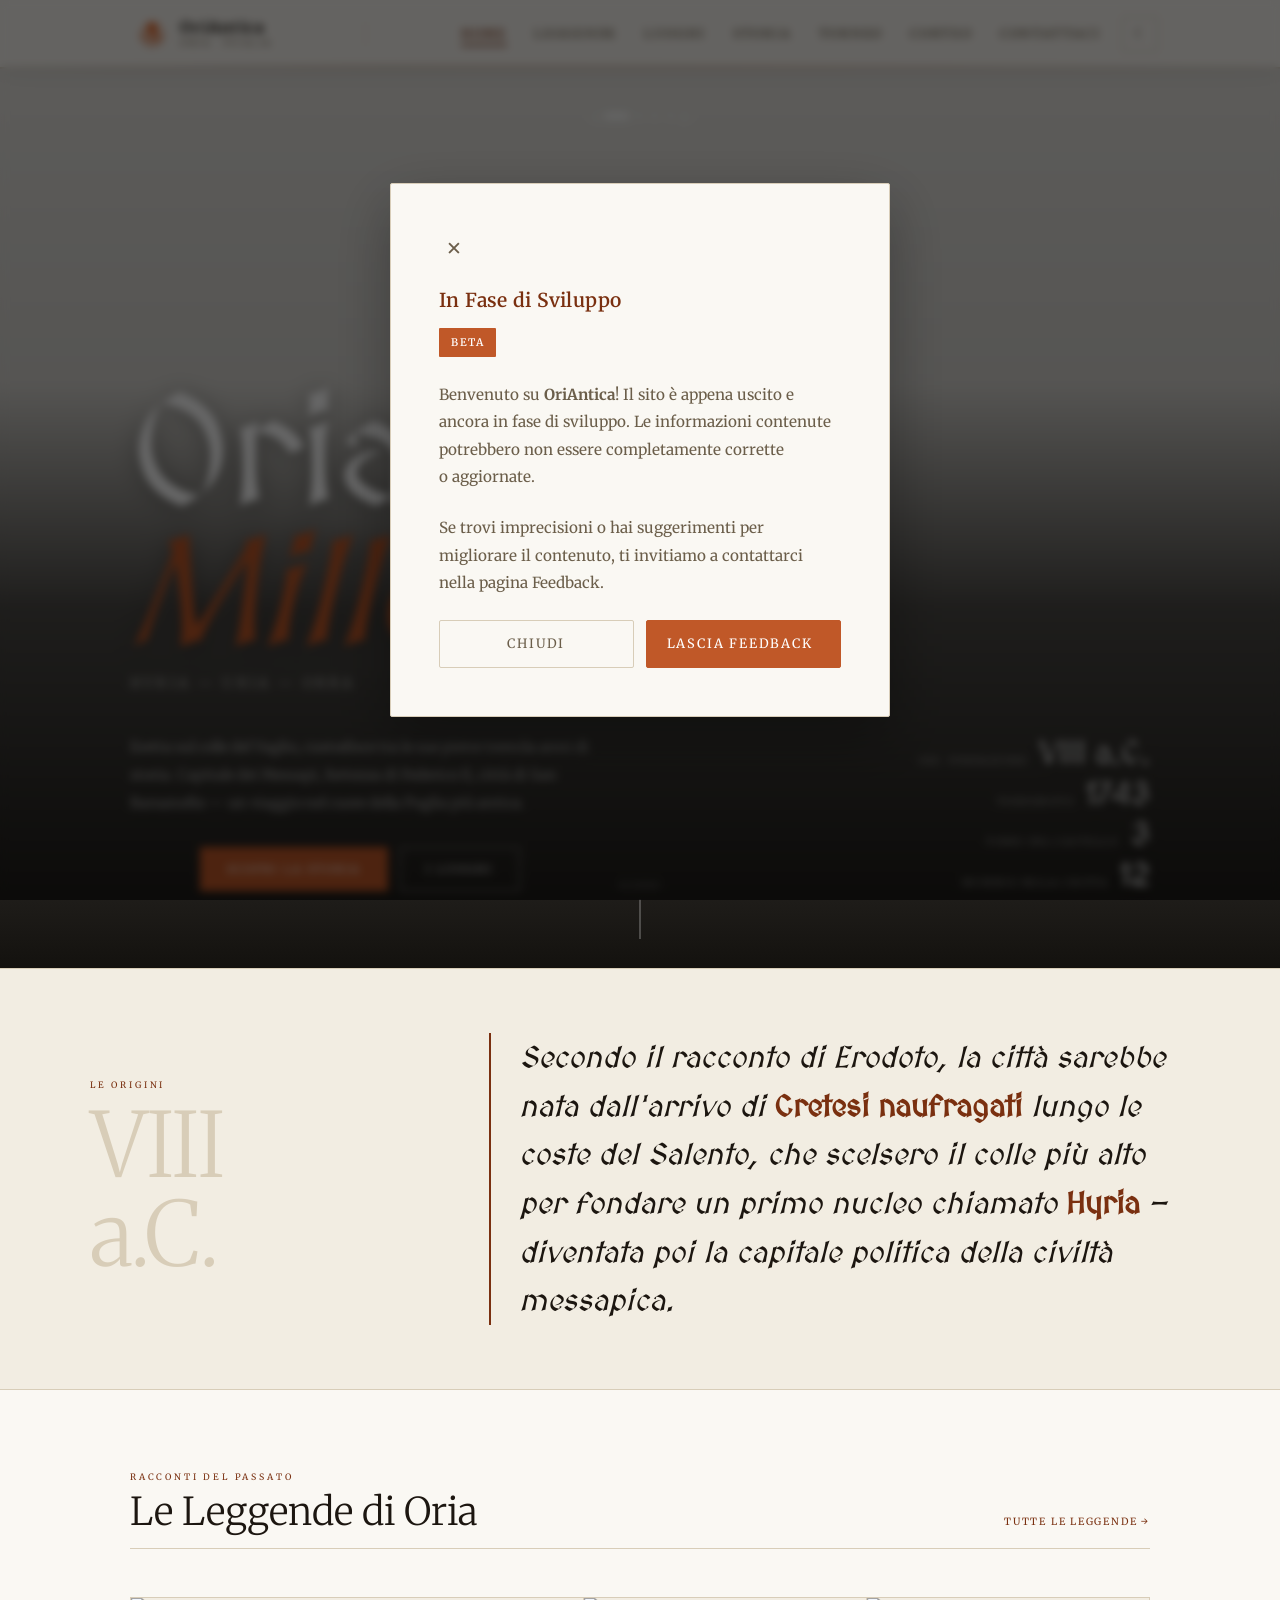
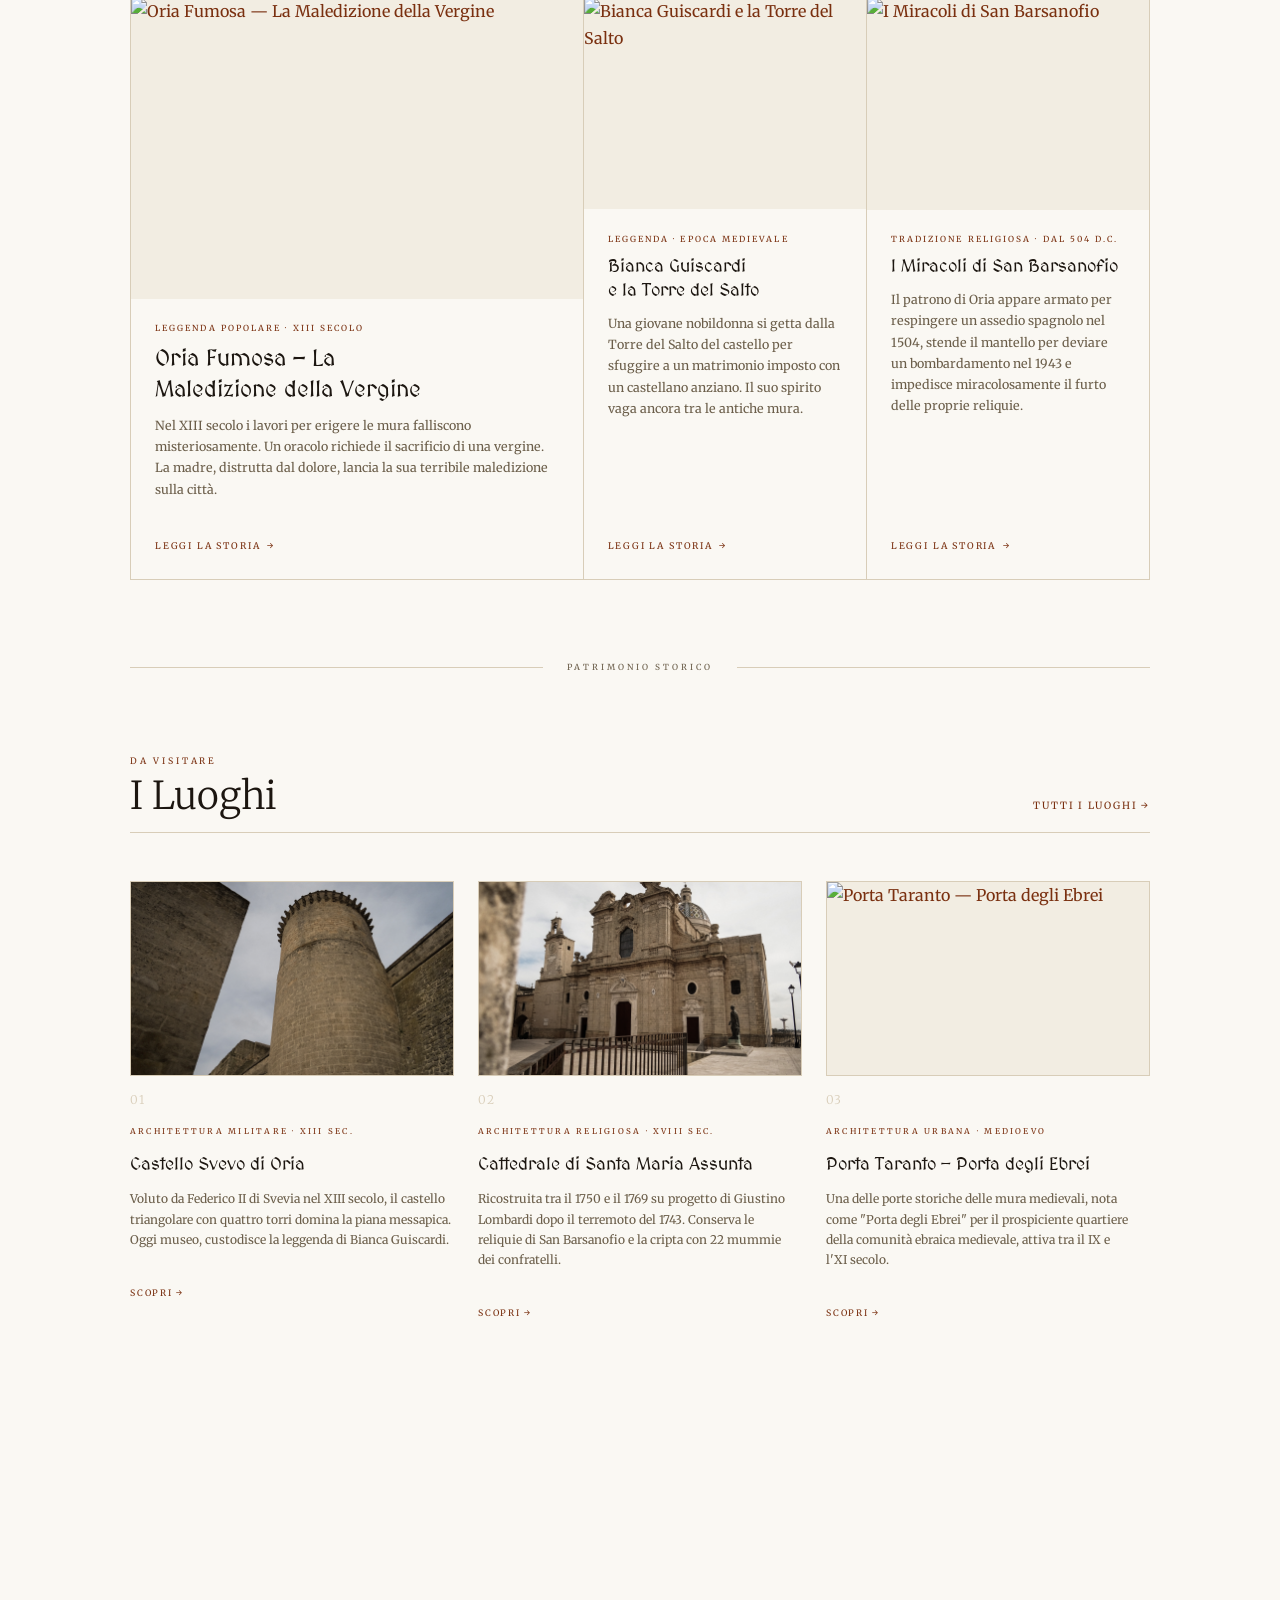
==== commit f17a878c: "fix: correggi torri castello (4→3) e mummie cripta (22→12) nell'hero" ====
--- a/index.html
+++ b/index.html
@@ -795,11 +795,11 @@
             </div>
             <div class="hero-stat">
               <span class="hero-stat-l">Torri del castello</span>
-              <span class="hero-stat-n">4</span>
+              <span class="hero-stat-n">3</span>
             </div>
             <div class="hero-stat">
               <span class="hero-stat-l">Mummie nella cripta</span>
-              <span class="hero-stat-n">22</span>
+              <span class="hero-stat-n">12</span>
             </div>
           </div>
         </div>
@@ -927,4 +927,4 @@
   document.querySelectorAll('.rev').forEach(el => ro.observe(el));
   </script>
 </body>
-</html>+</html>
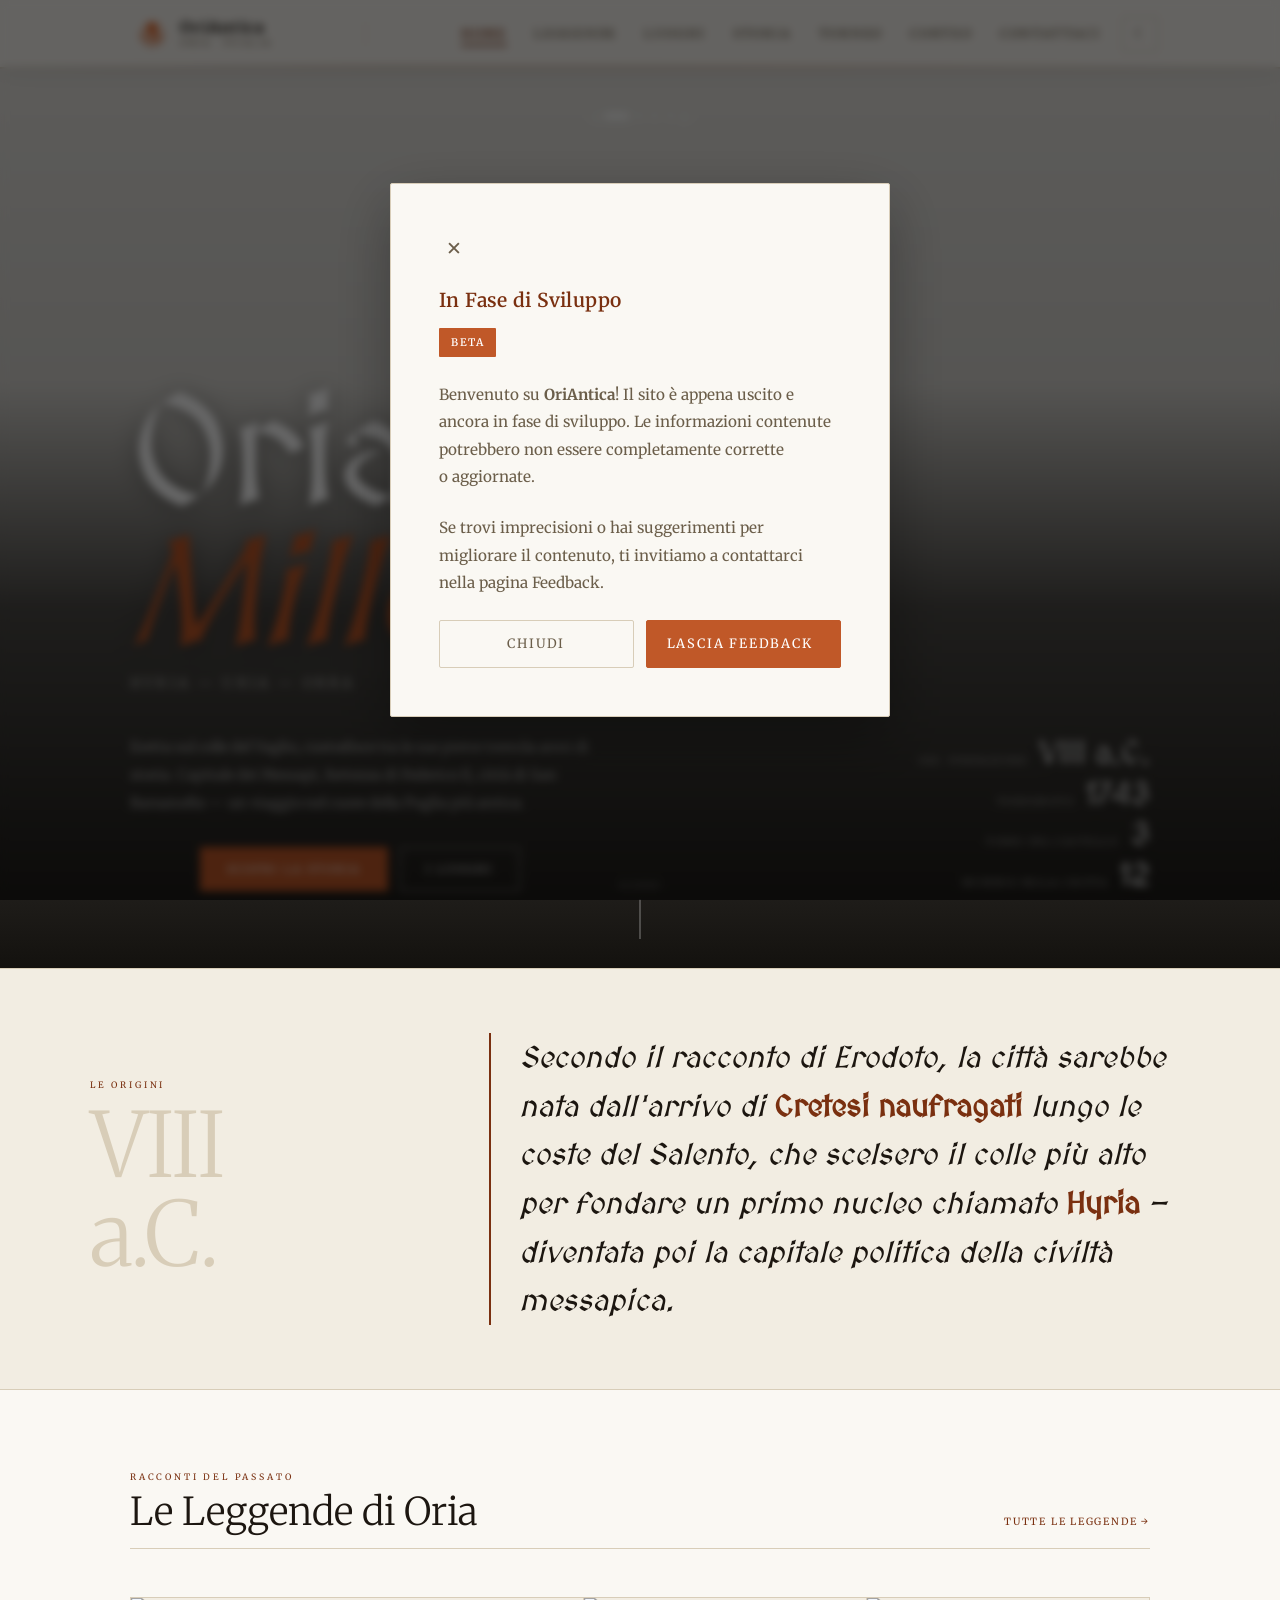
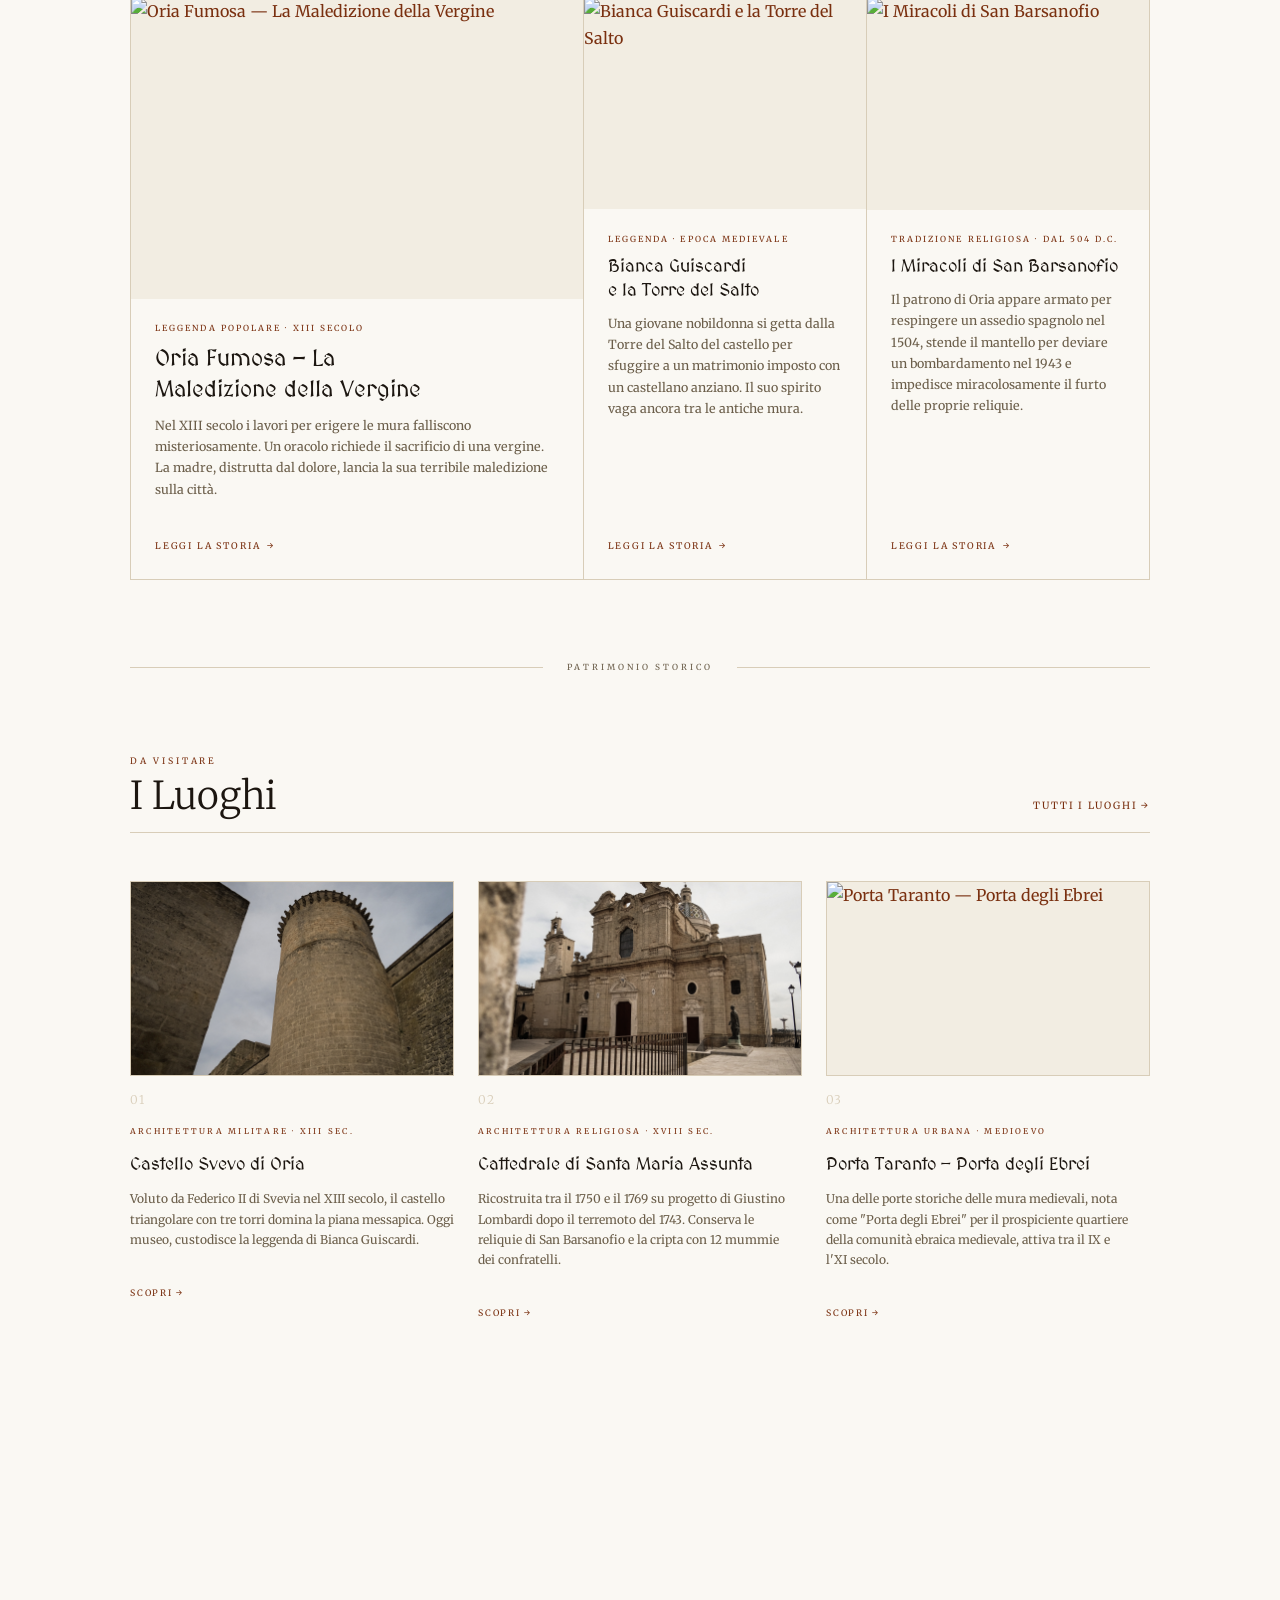
==== commit 00b0662f: "fix index.html: popola leggende-grid e luoghi-grid senza DOMContentLoaded" ====
--- a/index.html
+++ b/index.html
@@ -644,20 +644,14 @@
   function goToImage(index) {
     const bgElement = document.querySelector('.hero-bg');
     if (!bgElement) return;
-    
     currentImageIndex = (index + heroBgImages.length) % heroBgImages.length;
     bgElement.style.backgroundImage = `url('${heroBgImages[currentImageIndex]}')`;
     updateDots();
     restartAutoPlay();
   }
 
-  function nextImage() {
-    goToImage(currentImageIndex + 1);
-  }
-
-  function prevImage() {
-    goToImage(currentImageIndex - 1);
-  }
+  function nextImage() { goToImage(currentImageIndex + 1); }
+  function prevImage() { goToImage(currentImageIndex - 1); }
 
   function updateDots() {
     document.querySelectorAll('.carousel-dot').forEach((dot, idx) => {
@@ -671,7 +665,6 @@
   }
 
   document.addEventListener('DOMContentLoaded', () => {
-    // Genera dinamicamente i punti in base al numero di immagini
     const dotsContainer = document.getElementById('carousel-dots-container');
     heroBgImages.forEach((_, idx) => {
       const dot = document.createElement('button');
@@ -680,13 +673,10 @@
       dot.addEventListener('click', () => goToImage(idx));
       dotsContainer.appendChild(dot);
     });
-    
     const prevBtn = document.getElementById('carousel-prev');
     const nextBtn = document.getElementById('carousel-next');
-    
     if (prevBtn) prevBtn.addEventListener('click', prevImage);
     if (nextBtn) nextBtn.addEventListener('click', nextImage);
-    
     restartAutoPlay();
   });
   </script>
@@ -877,6 +867,7 @@
   <script src="data.js"></script>
   <script src="shared.js"></script>
   <script>
+  /* Parallax hero */
   const heroBg = document.getElementById('hero-bg');
   window.addEventListener('scroll', () => {
     const y = window.scrollY;
@@ -884,6 +875,7 @@
   }, { passive: true });
   document.getElementById('hero').classList.add('loaded');
 
+  /* Popola le grid — data.js già caricato, nessun DOMContentLoaded necessario */
   function cardLeggenda(item, i) {
     const thumb = item.img
       ? `<img src="${item.img}" alt="${item.title}" loading="lazy">`
@@ -914,13 +906,12 @@
     </a>`;
   }
 
-  document.addEventListener('DOMContentLoaded', () => {
-    const lgGrid = document.getElementById('leggende-grid');
-    const luGrid = document.getElementById('luoghi-grid');
-    if (lgGrid && typeof LEGGENDE !== 'undefined') lgGrid.innerHTML = LEGGENDE.slice(0, 3).map(cardLeggenda).join('');
-    if (luGrid && typeof LUOGHI !== 'undefined')   luGrid.innerHTML = LUOGHI.slice(0, 3).map(cardLuogo).join('');
-  });
-
+  const lgGrid = document.getElementById('leggende-grid');
+  const luGrid = document.getElementById('luoghi-grid');
+  if (lgGrid && typeof LEGGENDE !== 'undefined') lgGrid.innerHTML = LEGGENDE.slice(0, 3).map(cardLeggenda).join('');
+  if (luGrid && typeof LUOGHI !== 'undefined')   luGrid.innerHTML = LUOGHI.slice(0, 3).map(cardLuogo).join('');
+
+  /* Reveal on scroll */
   const ro = new IntersectionObserver(entries => {
     entries.forEach(e => { if (e.isIntersecting) { e.target.classList.add('in'); ro.unobserve(e.target); } });
   }, { threshold: 0.07 });
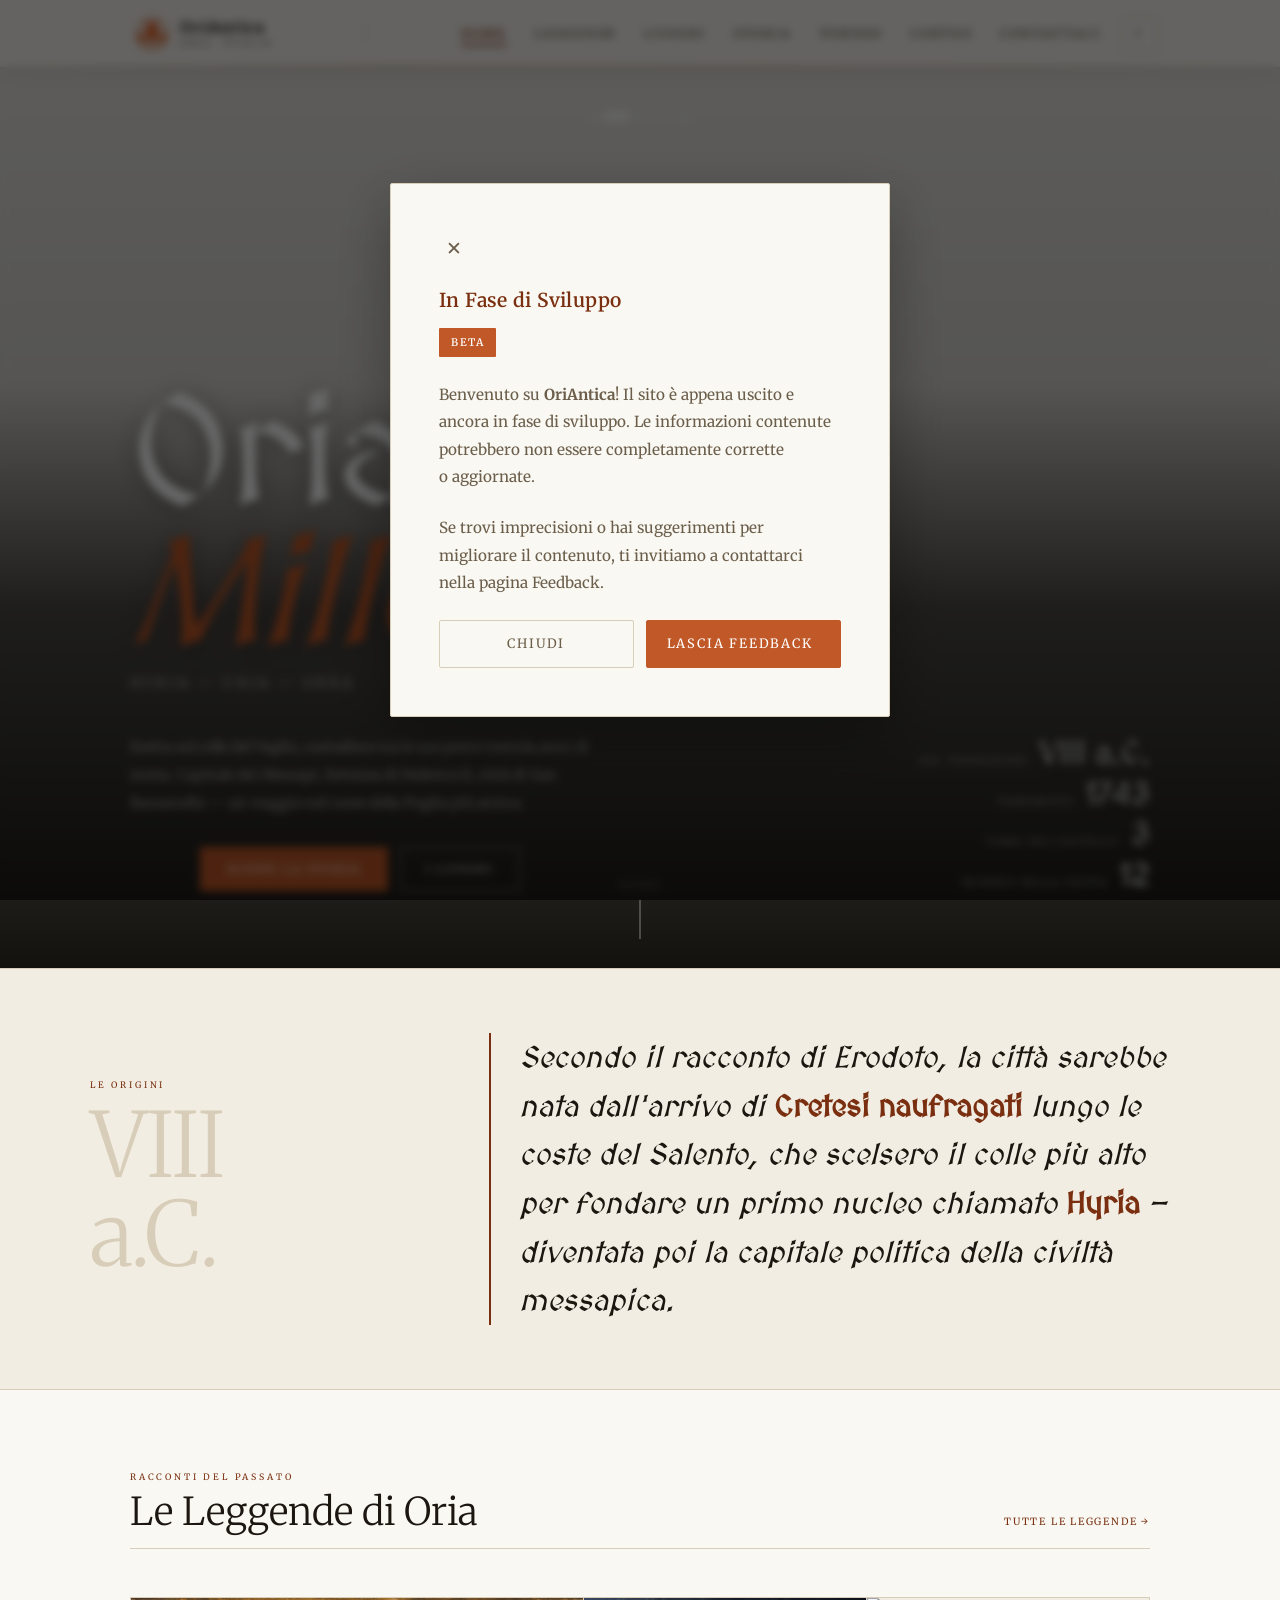
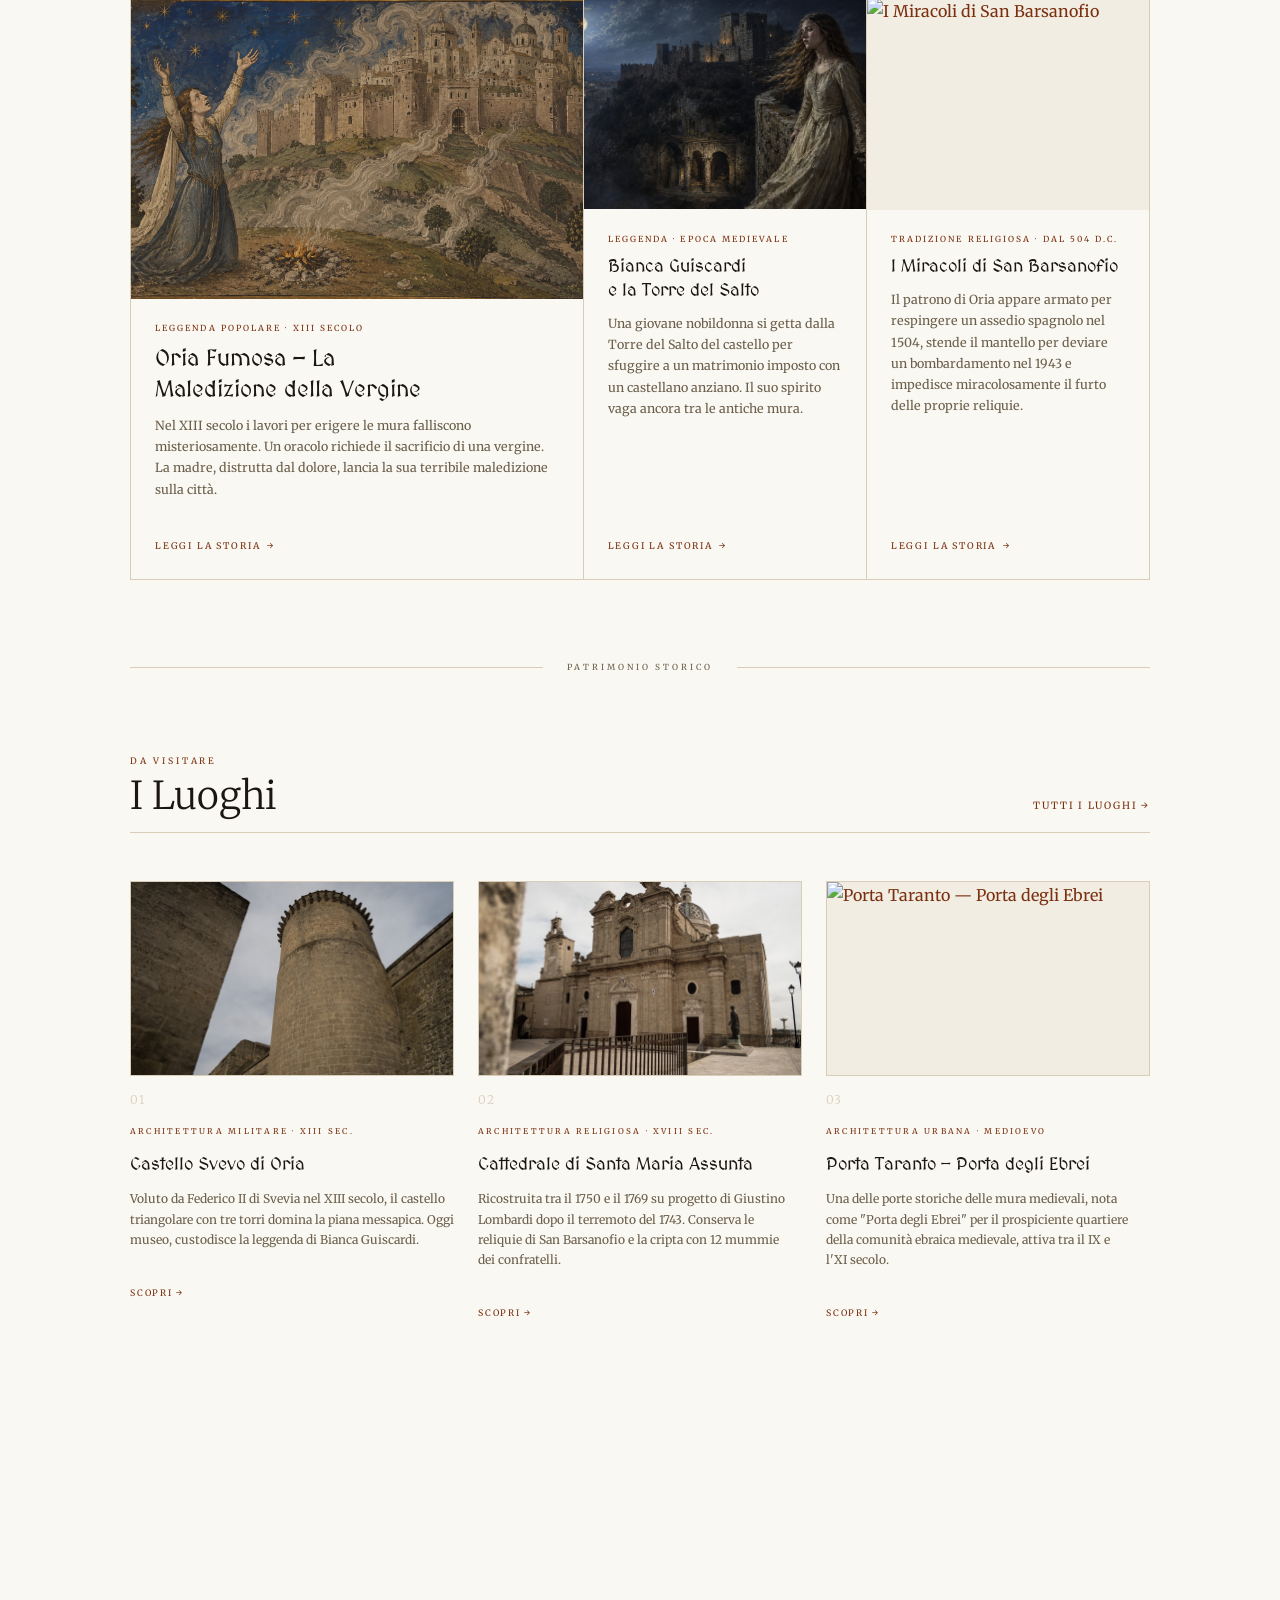
==== commit 388f9ca9: "redesign UI and add new content" ====
--- a/index.html
+++ b/index.html
@@ -192,11 +192,32 @@
     text-decoration: none;
     font-family: 'Merriweather', serif;
     font-weight: 400;
-    transition: background .2s, transform .15s;
+    transition: transform .28s cubic-bezier(.22,.61,.36,1), box-shadow .28s ease, background .28s ease, border-color .28s ease;
     display: inline-flex;
     align-items: center;
-  }
-  .btn-hero-solid:hover { background: transparent; transform: translateY(-1px); }
+    position: relative;
+    overflow: hidden;
+    isolation: isolate;
+  }
+  .btn-hero-solid::after {
+    content: '';
+    position: absolute;
+    inset: -120% auto auto -28%;
+    width: 42%;
+    height: 300%;
+    background: linear-gradient(115deg, rgba(255,255,255,0) 0%, rgba(255,255,255,.45) 45%, rgba(255,255,255,0) 100%);
+    transform: translateX(-220%) rotate(18deg);
+    opacity: 0;
+    pointer-events: none;
+    z-index: 2;
+  }
+  .btn-hero-solid:hover {
+    background: #cf6a39;
+    border-color: #cf6a39;
+    box-shadow: 0 0 0 1px rgba(255,255,255,.16), 0 14px 28px rgba(0,0,0,.28), 0 0 24px rgba(207,106,57,.35);
+    transform: translateY(-3px) scale(1.015);
+  }
+  .btn-hero-solid:hover::after { opacity: 1; animation: heroBtnSheen .85s cubic-bezier(.22,.61,.36,1); }
   .btn-hero-ghost {
     background: transparent;
     color: rgba(255,255,255,.88);
@@ -209,11 +230,37 @@
     text-decoration: none;
     font-family: 'Merriweather', serif;
     font-weight: 400;
-    transition: border-color .2s, color .2s, transform .15s;
+    transition: transform .28s cubic-bezier(.22,.61,.36,1), box-shadow .28s ease, border-color .28s ease, color .28s ease, background .28s ease;
     display: inline-flex;
     align-items: center;
-  }
-  .btn-hero-ghost:hover { border-color: var(--accent2); color: var(--accent2); transform: translateY(-1px);}
+    position: relative;
+    overflow: hidden;
+    isolation: isolate;
+  }
+  .btn-hero-ghost::after {
+    content: '';
+    position: absolute;
+    inset: -120% auto auto -28%;
+    width: 42%;
+    height: 300%;
+    background: linear-gradient(115deg, rgba(255,255,255,0) 0%, rgba(255,255,255,.4) 45%, rgba(255,255,255,0) 100%);
+    transform: translateX(-220%) rotate(18deg);
+    opacity: 0;
+    pointer-events: none;
+    z-index: 2;
+  }
+  .btn-hero-ghost:hover {
+    border-color: rgba(255,255,255,.9);
+    color: #fff;
+    background: rgba(255,255,255,.08);
+    box-shadow: inset 0 0 0 1px rgba(255,255,255,.2), 0 12px 24px rgba(0,0,0,.26), 0 0 20px rgba(255,255,255,.16);
+    transform: translateY(-3px) scale(1.015);
+  }
+  .btn-hero-ghost:hover::after { opacity: 1; animation: heroBtnSheen .85s cubic-bezier(.22,.61,.36,1); }
+  @keyframes heroBtnSheen {
+    0% { transform: translateX(-220%) rotate(18deg); }
+    100% { transform: translateX(360%) rotate(18deg); }
+  }
 
   .hero-stats-col {
     display: flex;
--- a/style.css
+++ b/style.css
@@ -1,4 +1,4 @@
-@import url('https://fonts.googleapis.com/css2?family=Merriweather:ital,opsz,wght@0,18..144,300..900;1,18..144,300..900&display=swap');
+﻿@import url('https://fonts.googleapis.com/css2?family=Merriweather:ital,opsz,wght@0,18..144,300..900;1,18..144,300..900&display=swap');
 :root{--bg:#faf8f3;--bg-alt:#f2ede2;--border:#d8cdb8;--text:#1c1610;--text-dim:#6b5e4a;--accent:#7a3010;--accent2:#c05828;--nav-bg:rgba(250,248,243,0.82);--max-w:980px;--nav-h:68px;--space-1:.25rem;--space-2:.5rem;--space-3:.75rem;--space-4:1rem;--space-6:1.5rem;--space-8:2rem;--space-12:3rem;--space-16:4rem;--text-xs:clamp(.7rem,.65rem + .25vw,.8rem);--text-sm:clamp(.8rem,.75rem + .3vw,.95rem);--text-base:clamp(.9rem,.85rem + .3vw,1rem);--text-lg:clamp(1rem,.9rem + .5vw,1.2rem);--text-xl:clamp(1.2rem,1rem + 1vw,1.7rem);--text-2xl:clamp(1.6rem,1rem + 2vw,2.6rem);--text-hero:clamp(2.4rem,1rem + 5vw,5rem);}
 [data-theme=dark]{--bg:#141008;--bg-alt:#1e170d;--border:#3a2e1e;--text:#ede5d0;--text-dim:#8a7a62;--accent:#c05828;--accent2:#e07840;--nav-bg:rgba(20,16,8,.88);}
 *,*::before,*::after{box-sizing:border-box;margin:0;padding:0;}
@@ -9,7 +9,7 @@
 input,button,textarea,select{font:inherit;color:inherit;}
 p{margin-bottom:1.3rem;max-width:72ch;overflow-wrap:break-word;word-break:break-word;}
 a{color:var(--accent);text-decoration:none;}
-a:hover,a:focus{opacity:.75;}
+a:hover,a:focus{opacity:.85;transition:opacity .2s ease;}
 h1,h2,h3,h4,h5,h6{text-wrap:balance;line-height:1.15;text-align:left;overflow-wrap:break-word;word-break:break-word;}
 p,li{text-wrap:pretty;}
 :focus-visible{outline:2px solid var(--accent);outline-offset:3px;}
@@ -19,33 +19,33 @@
 .nav-wrap{max-width:var(--max-w);margin:0 auto;padding:0 var(--space-8);height:100%;display:flex;align-items:center;justify-content:space-between;gap:var(--space-4);}
 .nav-logo{font-family:'Merriweather',Georgia,serif;font-size:var(--text-base);font-weight:700;color:var(--text);text-decoration:none;letter-spacing:.04em;display:flex;align-items:center;gap:10px;padding:var(--space-2) var(--space-3);min-height:44px;flex-shrink:0;position:relative;transition:color .2s;}
 .nav-logo::before{content:'';position:absolute;left:0;bottom:6px;width:100%;height:1px;background:var(--accent);transform:scaleX(0);transform-origin:left;transition:transform .3s ease;}
-.nav-logo:hover{color:var(--accent);opacity:1;}
-.nav-logo:hover::before{transform:scaleX(1);}
+.nav-logo:hover{color:var(--accent);opacity:1;transition:color .3s ease;}
+.nav-logo:hover::before{transform:scaleX(1);transition:transform .4s cubic-bezier(.34,.1,.64,.1);}
 .nav-logo-word{display:flex;flex-direction:column;line-height:1.1;}
 .nav-logo-main{font-family:'Merriweather',Georgia,serif;font-size:1rem;font-weight:700;letter-spacing:.08em;color:var(--text);transition:color .2s;}
-.nav-logo:hover .nav-logo-main{color:var(--accent);}
+.nav-logo:hover .nav-logo-main{color:var(--accent);transition:color .3s ease;}
 .nav-logo-sub{font-size:.56rem;letter-spacing:.28em;text-transform:uppercase;color:var(--text-dim);font-weight:400;margin-top:2px;}
 .nav-logo img{height:36px;width:auto;border-radius:2px;transition:transform .3s ease,opacity .2s;filter:drop-shadow(0 1px 3px rgba(0,0,0,.15));}
-.nav-logo:hover img{transform:scale(1.1) rotate(-2deg);opacity:.9;}
+.nav-logo:hover img{transform:scale(1.15) rotate(-3deg);opacity:1;filter:drop-shadow(0 4px 8px rgba(0,0,0,.2));transition:transform .4s cubic-bezier(.34,.1,.64,.1),opacity .3s ease;}
 .nav-divider{width:1px;height:24px;background:var(--border);flex-shrink:0;opacity:.7;}
 .nav-links{display:flex;align-items:center;gap:0;list-style:none;}
 .nav-links li{position:relative;}
 .nav-links a{font-size:.78rem;font-weight:600;letter-spacing:.14em;text-transform:uppercase;color:var(--text-dim);text-decoration:none;padding:.5rem .85rem;min-height:44px;display:flex;align-items:center;transition:color .2s;white-space:nowrap;position:relative;}
 .nav-links a::after{content:'';position:absolute;bottom:10px;left:.85rem;right:.85rem;height:1.5px;background:var(--accent2);transform:scaleX(0);transform-origin:center;transition:transform .25s ease;}
-.nav-links a:hover{color:var(--text);opacity:1;}
-.nav-links a:hover::after{transform:scaleX(1);}
+.nav-links a:hover{color:var(--text);opacity:1;transition:color .3s ease;}
+.nav-links a:hover::after{transform:scaleX(1);transition:transform .4s cubic-bezier(.34,.1,.64,.1);}
 .nav-links a.active{color:var(--accent);}
 .nav-links a.active::after{transform:scaleX(1);background:var(--accent);height:2px;}
 .theme-btn{background:none;border:1px solid var(--border);color:var(--text-dim);cursor:pointer;padding:.32rem .58rem;font-size:.9rem;min-width:36px;min-height:36px;display:flex;align-items:center;justify-content:center;line-height:1;transition:border-color .2s,color .2s,background .2s;margin-left:.5rem;flex-shrink:0;border-radius:2px;}
-.theme-btn:hover{border-color:var(--accent);color:var(--accent);background:rgba(122,48,16,.06);}
+.theme-btn:hover{border-color:var(--accent);color:var(--accent);background:rgba(122,48,16,.1);box-shadow:0 0 0 1px rgba(122,48,16,.25),0 8px 20px rgba(122,48,16,.2),0 0 20px rgba(192,88,40,.15);transform:translateY(-2px) scale(1.02);transition:all .35s cubic-bezier(.22,.61,.36,1);}
 .nav-hamburger{display:none;background:none;border:1px solid var(--border);color:var(--text-dim);cursor:pointer;padding:.3rem .5rem;min-width:44px;min-height:44px;align-items:center;justify-content:center;flex-direction:column;gap:5px;transition:border-color .2s,color .2s;flex-shrink:0;border-radius:2px;}
-.nav-hamburger:hover{border-color:var(--accent);color:var(--accent);}
+.nav-hamburger:hover{border-color:var(--accent);color:var(--accent);background:rgba(122,48,16,.09);box-shadow:0 0 0 1px rgba(122,48,16,.2),0 8px 20px rgba(122,48,16,.2),0 0 20px rgba(192,88,40,.12);transform:translateY(-2px) scale(1.02);transition:all .35s cubic-bezier(.22,.61,.36,1);}
 .nav-hamburger span{display:block;width:20px;height:1.5px;background:currentColor;transition:transform .3s,opacity .3s;transform-origin:center;}
 .nav-hamburger.open span:nth-child(1){transform:translateY(6.5px) rotate(45deg);}
 .nav-hamburger.open span:nth-child(2){opacity:0;transform:scaleX(0);}
 .nav-hamburger.open span:nth-child(3){transform:translateY(-6.5px) rotate(-45deg);}
 
-/* ── MENU MOBILE: sfondo opaco + blur forte ── */
+/* â”€â”€ MENU MOBILE: sfondo opaco + blur forte â”€â”€ */
 .nav-mobile{
   display:none;
   position:fixed;
@@ -127,11 +127,24 @@
 .hero-sub{font-size:var(--text-sm);color:var(--text-dim);font-style:italic;margin-bottom:2.2rem;}
 .hero-desc{max-width:560px;font-size:var(--text-base);line-height:1.9;color:var(--text-dim);margin:0 auto 2.5rem;}
 .hero-btns{display:flex;gap:.7rem;flex-wrap:wrap;justify-content:center;}
-.btn{font-family:'Merriweather',Georgia,serif;font-size:var(--text-xs);letter-spacing:.14em;text-transform:uppercase;padding:.65rem 1.4rem;min-height:44px;cursor:pointer;border:1px solid;background:none;transition:all .2s;text-decoration:none;display:inline-flex;align-items:center;justify-content:center;white-space:nowrap;}
-.btn-solid{background:var(--accent);border-color:var(--accent);color:var(--bg);}
-.btn-solid:hover{opacity:.82;}
-.btn-ghost{border-color:var(--border);color:var(--text-dim);}
-.btn-ghost:hover{border-color:var(--accent);color:var(--accent);opacity:1;}
+.btn{font-family:'Merriweather',Georgia,serif;font-size:var(--text-xs);letter-spacing:.14em;text-transform:uppercase;padding:.65rem 1.4rem;min-height:44px;cursor:pointer;border:1px solid;background:none;transition:all .3s cubic-bezier(.34,.1,.64,.1);text-decoration:none;display:inline-flex;align-items:center;justify-content:center;white-space:nowrap;position:relative;overflow:hidden;}
+.btn::before{content:'';position:absolute;inset:0;background:rgba(255,255,255,.15);opacity:0;transition:opacity .3s ease;}
+.btn::after{content:'';position:absolute;inset:0;background:radial-gradient(circle,rgba(255,255,255,.4) 0%,transparent 70%);opacity:0;pointer-events:none;}
+.btn,.btn-feedback,.theme-btn,.nav-hamburger,.carousel-prev,.carousel-next,.snav button{position:relative;overflow:hidden;isolation:isolate;}
+.btn::after,.btn-feedback::after,.theme-btn::after,.nav-hamburger::after,.carousel-prev::after,.carousel-next::after,.snav button::after{content:'';position:absolute;inset:-140% auto auto -30%;width:45%;height:320%;background:linear-gradient(115deg,rgba(255,255,255,0) 0%,rgba(255,255,255,.42) 45%,rgba(255,255,255,0) 100%);transform:translateX(-220%) rotate(18deg);opacity:0;pointer-events:none;z-index:2;}
+.btn:hover::after,.btn-feedback:hover::after,.theme-btn:hover::after,.nav-hamburger:hover::after,.carousel-prev:hover::after,.carousel-next:hover::after,.snav button:hover::after{opacity:1;animation:btnSheen .8s cubic-bezier(.22,.61,.36,1);}
+@keyframes btnSheen{
+  0%{transform:translateX(-220%) rotate(18deg);}
+  100%{transform:translateX(360%) rotate(18deg);}
+}
+.btn-solid{background:var(--accent);border-color:var(--accent);color:var(--bg);box-shadow:0 4px 15px rgba(122,48,16,.25);position:relative;}
+.btn-solid:hover{background:var(--accent2);border-color:var(--accent2);box-shadow:0 8px 25px rgba(192,88,40,.4),inset 0 1px 0 rgba(255,255,255,.2);transform:translateY(-2px);opacity:1;}
+.btn-solid:active{transform:translateY(0);box-shadow:0 2px 8px rgba(122,48,16,.3);}
+.btn-ghost{border-color:var(--border);color:var(--text-dim);position:relative;background:transparent;}
+.btn-ghost::after{content:'';position:absolute;bottom:0;left:0;right:0;height:2px;background:var(--accent);transform:scaleX(0);transform-origin:left;transition:transform .4s cubic-bezier(.34,.1,.64,.1);}
+.btn-ghost:hover{border-color:var(--accent);color:var(--accent);background:rgba(122,48,16,.04);opacity:1;box-shadow:0 2px 8px rgba(122,48,16,.08);}
+.btn-ghost:hover::after{transform:scaleX(1);}
+.btn-ghost:active{transform:scale(.98);}
 .stats-band{background:var(--bg-alt);border-bottom:1px solid var(--border);transition:background .3s,border-color .3s;}
 .stats-inner{max-width:var(--max-w);margin:0 auto;padding:2.2rem var(--space-8);display:flex;gap:clamp(1.5rem,4vw,3rem);flex-wrap:wrap;}
 .stat-n{font-size:var(--text-xl);font-weight:600;color:var(--accent);display:block;line-height:1;}
@@ -141,8 +154,8 @@
 .sec h2{font-size:var(--text-lg);font-weight:400;padding-bottom:.9rem;border-bottom:1px solid var(--border);margin-bottom:2rem;}
 .sec-more{margin-top:2rem;}
 .grid{display:grid;grid-template-columns:repeat(auto-fill,minmax(min(265px,100%),1fr));border-top:1px solid var(--border);border-left:1px solid var(--border);}
-.card{border-right:1px solid var(--border);border-bottom:1px solid var(--border);padding:1.4rem;cursor:pointer;transition:background .18s;background:var(--bg);text-decoration:none;color:inherit;display:block;}
-.card:hover{background:var(--bg-alt);}
+.card{border-right:1px solid var(--border);border-bottom:1px solid var(--border);padding:1.4rem;cursor:pointer;transition:background .3s,transform .4s cubic-bezier(.34,.1,.64,.1),box-shadow .4s ease;background:var(--bg);text-decoration:none;color:inherit;display:block;border-radius:0;}
+.card:hover{background:var(--bg-alt);transform:translateY(-4px);box-shadow:0 8px 24px rgba(122,48,16,.12);transition:all .4s cubic-bezier(.34,.1,.64,.1);}
 .card-thumb{width:100%;aspect-ratio:3/2;background:var(--bg-alt);border:1px solid var(--border);display:flex;flex-direction:column;align-items:center;justify-content:center;gap:.35rem;margin-bottom:1.1rem;overflow:hidden;}
 .card-thumb img{width:100%;height:100%;object-fit:cover;display:block;}
 .card-thumb .ph-icon{font-size:1.4rem;opacity:.2;}
@@ -163,18 +176,18 @@
 .carousel-caption h3{font-size:var(--text-sm);font-weight:400;margin-bottom:.2rem;}
 .carousel-caption p{font-size:var(--text-xs);opacity:.75;font-style:italic;margin-bottom:0;}
 .carousel-prev,.carousel-next{position:absolute;top:50%;transform:translateY(-50%);background:rgba(0,0,0,.45);border:1px solid rgba(255,255,255,.2);color:#fff;font-size:1.1rem;cursor:pointer;padding:.6rem .9rem;min-width:44px;min-height:44px;display:flex;align-items:center;justify-content:center;transition:background .2s;z-index:5;line-height:1;}
-.carousel-prev:hover,.carousel-next:hover{background:rgba(0,0,0,.7);}
-.carousel-prev{left:.75rem;}
-.carousel-next{right:.75rem;}
+.carousel-prev:hover,.carousel-next:hover{background:rgba(0,0,0,.8);box-shadow:0 0 0 1px rgba(255,255,255,.22),0 10px 24px rgba(0,0,0,.42),0 0 18px rgba(255,255,255,.2);transform:translateY(-1px) scale(1.08);transition:all .35s cubic-bezier(.22,.61,.36,1);}
+.carousel-prev{left:.75rem;transition:all .3s ease;}
+.carousel-next{right:.75rem;transition:all .3s ease;}
 .carousel-dots{position:absolute;bottom:.8rem;left:50%;transform:translateX(-50%);display:flex;gap:.4rem;z-index:5;}
 .carousel-dot{width:8px;height:8px;border-radius:50%;background:rgba(255,255,255,.4);border:none;cursor:pointer;padding:0;transition:background .2s,transform .2s;}
-.carousel-dot.active{background:#fff;transform:scale(1.3);}
+.carousel-dot.active{background:#fff;transform:scale(1.3);box-shadow:0 0 8px rgba(255,255,255,.4);}
 .carousel-home,.carousel-page{aspect-ratio:16/9;}
 .home-photo-duo{max-width:var(--max-w);margin:0 auto;padding:0 var(--space-8);display:grid;grid-template-columns:1fr 1fr;gap:1rem;}
 .home-photo-duo img{width:100%;aspect-ratio:4/3;object-fit:cover;display:block;}
 .detail{max-width:var(--max-w);margin:0 auto;padding:3rem var(--space-8) 5rem;display:grid;grid-template-columns:1fr 230px;gap:3.5rem;align-items:start;}
 .back-btn{font-family:'Merriweather',Georgia,serif;font-size:var(--text-xs);letter-spacing:.18em;text-transform:uppercase;color:var(--text-dim);background:none;border:none;cursor:pointer;display:inline-flex;align-items:center;gap:.35rem;margin-bottom:1.8rem;padding:var(--space-2) 0;min-height:44px;transition:color .2s;text-decoration:none;}
-.back-btn:hover{color:var(--accent);opacity:1;}
+.back-btn:hover{color:var(--accent);opacity:1;transform:translateX(-4px);transition:color .3s ease,transform .3s cubic-bezier(.34,.1,.64,.1);}
 .detail-img{width:100%;overflow:hidden;border:1px solid var(--border);margin-bottom:1.6rem;background:var(--bg-alt);display:block;}
 .detail-img img{width:100%;height:auto;object-fit:unset;display:block;}
 .detail-kicker{font-size:var(--text-xs);letter-spacing:.28em;text-transform:uppercase;color:var(--text-dim);display:block;margin-bottom:.55rem;}
@@ -197,7 +210,7 @@
 .snav{list-style:none;}
 .snav button{display:block;width:100%;text-align:left;font-size:var(--text-sm);color:var(--text-dim);background:none;border:none;border-bottom:1px solid var(--border);padding:.6rem .85rem;min-height:44px;cursor:pointer;transition:color .18s,background .18s;}
 .snav li:last-child button{border-bottom:none;}
-.snav button:hover{color:var(--accent);background:var(--bg-alt);}
+.snav button:hover{color:var(--accent);background:linear-gradient(90deg,rgba(122,48,16,.14),rgba(122,48,16,.04));border-left:3px solid var(--accent);padding-left:calc(.85rem - 2px);box-shadow:inset 0 0 0 1px rgba(122,48,16,.16),0 8px 18px rgba(122,48,16,.08);transition:all .35s cubic-bezier(.22,.61,.36,1);}
 .prose{max-width:700px;margin:0 auto;padding:clamp(2rem,5vw,3.5rem) var(--space-8) clamp(3rem,7vw,5rem);}
 .programma,.feedback-wrap{text-align:left;}
 .prose h2{font-size:var(--text-lg);font-weight:400;margin:2.5rem 0 .85rem;padding-bottom:.55rem;border-bottom:1px solid var(--border);}
@@ -237,6 +250,10 @@
 .feedback-wrap{max-width:680px;margin:0 auto;padding:clamp(2rem,5vw,3rem) var(--space-8) clamp(3rem,7vw,5rem);}
 .feedback-wrap h2{font-size:var(--text-lg);font-weight:400;padding-bottom:.7rem;border-bottom:1px solid var(--border);margin-bottom:2rem;}
 .feedback-wrap p{font-size:var(--text-base);line-height:1.9;color:var(--text-dim);margin-bottom:1.5rem;}
+.btn-feedback{font-family:'Merriweather',Georgia,serif;font-size:var(--text-xs);letter-spacing:.14em;text-transform:uppercase;padding:.8rem 2rem;min-height:48px;cursor:pointer;border:2px solid var(--border);background:transparent;transition:all .4s cubic-bezier(.34,.1,.64,.1);text-decoration:none;display:inline-flex;align-items:center;justify-content:center;white-space:nowrap;position:relative;overflow:hidden;color:var(--text-dim);border-radius:3px;}
+.btn-feedback::before{content:'';position:absolute;inset:0;background:var(--border);transform:scaleX(0);transform-origin:left;transition:transform .5s cubic-bezier(.34,.1,.64,.1);z-index:-1;}
+.btn-feedback:hover{color:#fff;border-color:var(--accent2);box-shadow:0 0 0 1px rgba(192,88,40,.28),0 10px 24px rgba(122,48,16,.24),0 0 22px rgba(192,88,40,.22);transform:translateY(-3px) scale(1.01);}
+.btn-feedback:hover::before{transform:scaleX(1);}
 .form-group{margin-bottom:1.4rem;}
 .form-group label{font-size:var(--text-xs);letter-spacing:.18em;text-transform:uppercase;color:var(--text-dim);display:block;margin-bottom:.5rem;}
 .form-group input,.form-group select,.form-group textarea{width:100%;padding:.75rem 1rem;background:var(--bg-alt);border:1px solid var(--border);color:var(--text);font-family:'Merriweather',Georgia,serif;font-size:var(--text-sm);min-height:44px;transition:border-color .2s;appearance:none;-webkit-appearance:none;border-radius:0;}
@@ -250,7 +267,7 @@
 .footer-inner>span{font-size:var(--text-xs);letter-spacing:.1em;color:var(--text-dim);}
 .footer-links{list-style:none;display:flex;gap:0;flex-wrap:wrap;}
 .footer-links a{font-size:var(--text-xs);letter-spacing:.1em;text-transform:uppercase;color:var(--text-dim);text-decoration:none;padding:.35rem .55rem;min-height:44px;display:flex;align-items:center;transition:color .18s;}
-.footer-links a:hover{color:var(--accent);opacity:1;}
+.footer-links a:hover{color:var(--accent);opacity:1;transform:translateY(-2px);transition:color .3s ease,transform .3s cubic-bezier(.34,.1,.64,.1);}
 .reveal{opacity:0;transform:translateY(10px);transition:opacity .4s ease,transform .4s ease;}
 .reveal.in{opacity:1;transform:none;}
 .fonte{font-size:var(--text-xs);color:var(--text-dim);border-top:1px solid var(--border);padding-top:.9rem;margin-top:2rem;opacity:.7;}
@@ -270,4 +287,5 @@
 .body-text{line-height:1.75;}
 .body-text p:first-of-type::first-letter{font-size:1.6rem;line-height:1;}
 }
-@media(min-width:1280px){:root{--max-w:1100px;}}+@media(min-width:1280px){:root{--max-w:1100px;}}
+
